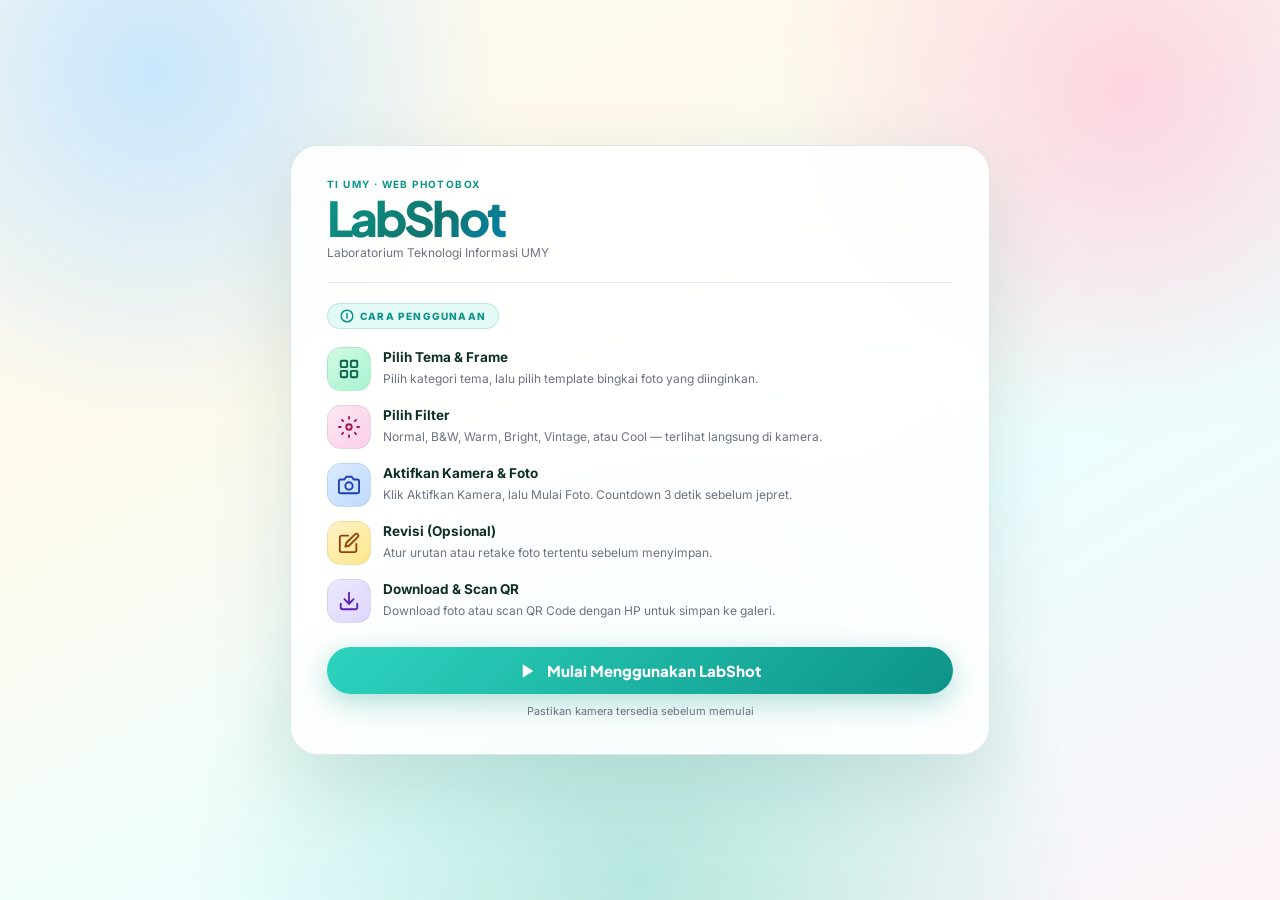
==== index.html @ 50c1a97e "Add files via upload" ====
<!doctype html>
<html lang="id">
<head>
  <meta charset="utf-8">
  <meta name="viewport" content="width=device-width,initial-scale=1">
  <title>LabShot – Web Photobox</title>
  <link rel="preconnect" href="https://fonts.googleapis.com">
  <link href="https://fonts.googleapis.com/css2?family=Plus+Jakarta+Sans:wght@500;700;800;900&family=Inter:wght@400;500;600&display=swap" rel="stylesheet">
  <link rel="stylesheet" href="style.css">
  <script src="https://cdn.jsdelivr.net/npm/qrcodejs@1.0.0/qrcode.min.js" defer></script>
  <script src="app.js" defer></script>
</head>
<body>

<!-- ▓▓▓▓▓▓▓▓▓▓▓▓▓▓  SPLASH  ▓▓▓▓▓▓▓▓▓▓▓▓▓▓ -->
<div id="splash">
  <div class="splash-card">

    <div class="splash-brand">
      <img src="assets/logo-ti-umy.png" alt="Logo" class="splash-logo" onerror="this.style.display='none'">
      <div>
        <div class="splash-eyebrow">TI UMY · Web Photobox</div>
        <div class="splash-name">LabShot</div>
        <div class="splash-sub">Laboratorium Teknologi Informasi UMY</div>
      </div>
    </div>

    <div class="splash-divider"></div>

    <div class="splash-guide-title">
      <svg width="14" height="14" viewBox="0 0 24 24" fill="none" stroke="currentColor" stroke-width="2.5" stroke-linecap="round" stroke-linejoin="round"><circle cx="12" cy="12" r="10"/><line x1="12" y1="8" x2="12" y2="16"/><line x1="12" y1="8" x2="12" y2="8.01"/></svg>
      Cara Penggunaan
    </div>

    <ol class="splash-steps">
      <li>
        <div class="ss-icon" style="background:linear-gradient(135deg,#d1fae5,#a7f3d0)">
          <svg viewBox="0 0 24 24" fill="none" stroke="#065f46" stroke-width="2" stroke-linecap="round" stroke-linejoin="round"><rect x="3" y="3" width="7" height="7" rx="1"/><rect x="14" y="3" width="7" height="7" rx="1"/><rect x="3" y="14" width="7" height="7" rx="1"/><rect x="14" y="14" width="7" height="7" rx="1"/></svg>
        </div>
        <div class="ss-body">
          <strong>Pilih Tema &amp; Frame</strong>
          <span>Pilih kategori tema, lalu pilih template bingkai foto yang diinginkan.</span>
        </div>
      </li>
      <li>
        <div class="ss-icon" style="background:linear-gradient(135deg,#fce7f3,#fbcfe8)">
          <svg viewBox="0 0 24 24" fill="none" stroke="#9d174d" stroke-width="2" stroke-linecap="round" stroke-linejoin="round"><circle cx="12" cy="12" r="3"/><path d="M12 1v2M12 21v2M4.22 4.22l1.42 1.42M18.36 18.36l1.42 1.42M1 12h2M21 12h2M4.22 19.78l1.42-1.42M18.36 5.64l1.42-1.42"/></svg>
        </div>
        <div class="ss-body">
          <strong>Pilih Filter</strong>
          <span>Normal, B&amp;W, Warm, Bright, Vintage, atau Cool — terlihat langsung di kamera.</span>
        </div>
      </li>
      <li>
        <div class="ss-icon" style="background:linear-gradient(135deg,#dbeafe,#bfdbfe)">
          <svg viewBox="0 0 24 24" fill="none" stroke="#1e40af" stroke-width="2" stroke-linecap="round" stroke-linejoin="round"><path d="M23 19a2 2 0 0 1-2 2H3a2 2 0 0 1-2-2V8a2 2 0 0 1 2-2h4l2-3h6l2 3h4a2 2 0 0 1 2 2z"/><circle cx="12" cy="13" r="4"/></svg>
        </div>
        <div class="ss-body">
          <strong>Aktifkan Kamera &amp; Foto</strong>
          <span>Klik Aktifkan Kamera, lalu Mulai Foto. Countdown 3 detik sebelum jepret.</span>
        </div>
      </li>
      <li>
        <div class="ss-icon" style="background:linear-gradient(135deg,#fef3c7,#fde68a)">
          <svg viewBox="0 0 24 24" fill="none" stroke="#92400e" stroke-width="2" stroke-linecap="round" stroke-linejoin="round"><path d="M11 4H4a2 2 0 0 0-2 2v14a2 2 0 0 0 2 2h14a2 2 0 0 0 2-2v-7"/><path d="M18.5 2.5a2.121 2.121 0 0 1 3 3L12 15l-4 1 1-4 9.5-9.5z"/></svg>
        </div>
        <div class="ss-body">
          <strong>Revisi (Opsional)</strong>
          <span>Atur urutan atau retake foto tertentu sebelum menyimpan.</span>
        </div>
      </li>
      <li>
        <div class="ss-icon" style="background:linear-gradient(135deg,#ede9fe,#ddd6fe)">
          <svg viewBox="0 0 24 24" fill="none" stroke="#5b21b6" stroke-width="2" stroke-linecap="round" stroke-linejoin="round"><path d="M21 15v4a2 2 0 0 1-2 2H5a2 2 0 0 1-2-2v-4"/><polyline points="7 10 12 15 17 10"/><line x1="12" y1="15" x2="12" y2="3"/></svg>
        </div>
        <div class="ss-body">
          <strong>Download &amp; Scan QR</strong>
          <span>Download foto atau scan QR Code dengan HP untuk simpan ke galeri.</span>
        </div>
      </li>
    </ol>

    <button id="btnStart" class="splash-btn">
      <svg width="18" height="18" viewBox="0 0 24 24" fill="currentColor"><polygon points="5 3 19 12 5 21 5 3"/></svg>
      Mulai Menggunakan LabShot
    </button>
    <p class="splash-note">Pastikan kamera tersedia sebelum memulai</p>

  </div>
</div>
<!-- /SPLASH -->


<!-- ▓▓▓▓▓▓▓▓▓▓▓▓▓▓  APP  ▓▓▓▓▓▓▓▓▓▓▓▓▓▓ -->
<div id="app" class="hidden">
  <div class="shell">

    <!-- ── KIRI: PENGATURAN ── -->
    <aside class="panel-settings">

      <div class="brand-row">
        <img src="assets/logo-ti-umy.png" alt="Logo" class="brand-logo" onerror="this.style.display='none'">
        <div>
          <div class="brand-eyebrow">TI UMY Photobox</div>
          <div class="brand-name">LabShot</div>
        </div>
      </div>

      <div class="settings-section">
        <label class="field-label" for="selTema">Tema</label>
        <select id="selTema" class="sel">
          <option value="">— Pilih Tema —</option>
        </select>
      </div>

      <div class="settings-section">
        <label class="field-label" for="selFrame">Frame</label>
        <select id="selFrame" class="sel" disabled>
          <option value="">— Pilih tema dulu —</option>
        </select>
      </div>

      <div class="settings-section">
        <label class="field-label" for="selFilter">Filter</label>
        <select id="selFilter" class="sel">
          <option value="none">Normal</option>
          <option value="bw">B&amp;W</option>
          <option value="warm">Warm</option>
          <option value="bright">Bright</option>
          <option value="vintage">Vintage</option>
          <option value="cool">Cool</option>
        </select>
      </div>

      <div class="frame-info-box" id="frameInfoBox">
        <div class="fib-label">Preview Frame</div>
        <div class="fib-name" id="fibName">—</div>
        <div class="fib-count" id="fibCount">—</div>
        <canvas id="cvPreview" width="1080" height="1920"></canvas>
        <div class="fib-hint" id="fibHint">Pilih tema dan frame untuk melihat preview.</div>
      </div>

      <div class="toggles-row">
        <label class="tog">
          <input type="checkbox" id="chkMirror" checked>
          <span class="tog-track"><span class="tog-thumb"></span></span>
          <span>Mirror</span>
        </label>
        <label class="tog">
          <input type="checkbox" id="chkSound" checked>
          <span class="tog-track"><span class="tog-thumb"></span></span>
          <span>Suara</span>
        </label>
      </div>

      <div class="cam-select-wrap hidden" id="camSelectWrap">
        <label class="field-label" for="selCam">Kamera</label>
        <select id="selCam" class="sel"></select>
      </div>

      <button class="btn-guide" id="btnGuide">
        <svg width="13" height="13" viewBox="0 0 24 24" fill="none" stroke="currentColor" stroke-width="2.5" stroke-linecap="round" stroke-linejoin="round"><circle cx="12" cy="12" r="10"/><line x1="12" y1="8" x2="12" y2="16"/></svg>
        Lihat Panduan
      </button>
    </aside>

    <!-- ── TENGAH: KAMERA ── -->
    <main class="panel-camera">

      <!-- Progress chip -->
      <div class="progress-chip hidden" id="progressChip">
        <span class="chip-dot"></span>
        <span id="chipLabel">Foto 1 dari 1</span>
        <span class="chip-pips" id="chipPips"></span>
      </div>

      <!-- Viewfinder -->
      <div class="viewfinder" id="viewfinder">
        <video id="video" autoplay playsinline muted></video>
        <canvas id="shotCanvas" class="hidden"></canvas>
        <div class="cam-empty" id="camEmpty">
          <div class="cam-empty-icon">📷</div>
          <div class="cam-empty-title">Kamera belum aktif</div>
          <div class="cam-empty-hint">Klik tombol di bawah untuk mulai</div>
        </div>
        <div class="countdown hidden" id="countdown">3</div>
        <div class="flash hidden"     id="flash"></div>
      </div>

      <!-- Progress bar -->
      <div class="prog-bar-wrap"><div class="prog-bar" id="progBar"></div></div>

      <!-- Status toast -->
      <div class="toast idle" id="toast">
        <span class="toast-icon" id="toastIcon">📷</span>
        <span id="toastText">Kamera belum aktif.</span>
      </div>

      <!-- Thumbnails -->
      <div class="thumbs hidden" id="thumbs"></div>

      <!-- Review bar -->
      <div class="review-bar hidden" id="reviewBar">
        <span id="reviewLabel" class="review-label">—</span>
        <div class="review-btns">
          <button class="btn ghost" id="btnLeft"   disabled>← Kiri</button>
          <button class="btn ghost" id="btnRight"  disabled>Kanan →</button>
          <button class="btn sec"   id="btnRetake" disabled>↺ Retake</button>
          <button class="btn pri"   id="btnFinish" disabled>✓ Finish</button>
        </div>
      </div>

      <!-- Aksi utama -->
      <div class="cam-actions">
        <button class="btn sec" id="btnCam">📷 Aktifkan Kamera</button>
        <button class="btn pri" id="btnShoot" disabled>▶ Mulai Foto</button>
        <button class="btn ghost" id="btnRedo" disabled>↺ Ulangi</button>
      </div>

    </main>

    <!-- ── KANAN: HASIL ── -->
    <aside class="panel-result">
      <div class="result-header">
        <div class="result-title">Hasil Foto</div>
        <span class="pill" id="shotCount">0 foto</span>
      </div>

      <img id="imgResult" class="img-result hidden" alt="Hasil">

      <div class="empty-result" id="emptyResult">
        <svg viewBox="0 0 64 64" fill="none" xmlns="http://www.w3.org/2000/svg">
          <rect x="10" y="12" width="44" height="40" rx="7" stroke="currentColor" stroke-width="2" fill="none" opacity=".25"/>
          <rect x="16" y="18" width="32" height="22" rx="3" fill="currentColor" opacity=".08"/>
          <circle cx="32" cy="29" r="6" stroke="currentColor" stroke-width="1.5" fill="none" opacity=".4"/>
          <circle cx="32" cy="29" r="2.5" fill="currentColor" opacity=".35"/>
        </svg>
        <p>Foto belum dibuat</p>
        <span>Pilih tema, frame, aktifkan kamera, lalu mulai foto.</span>
      </div>

      <div class="result-actions">
        <a id="btnDownload" class="btn pri disabled" download="labshot.jpg">⬇ Download</a>
        <button id="btnNew" class="btn sec" disabled>⟲ Foto Baru</button>
      </div>

      <div class="upload-status" id="uploadStatus"></div>

      <div class="qr-section">
        <div class="qr-label">
          <svg width="12" height="12" viewBox="0 0 24 24" fill="none" stroke="currentColor" stroke-width="2.5" stroke-linecap="round" stroke-linejoin="round"><rect x="5" y="2" width="14" height="20" rx="2"/><line x1="12" y1="18" x2="12.01" y2="18"/></svg>
          Scan QR untuk simpan ke HP
        </div>
        <div class="qr-outer" id="qrOuter">
          <div id="qrBox"></div>
        </div>
        <div class="qr-note" id="qrNote">QR aktif setelah foto selesai.</div>
      </div>
    </aside>

  </div>
</div>
<!-- /APP -->

</body>
</html>
---- style.css ----
/* ═══════════════════════════════════════
   LabShot v2 – style.css
   Pastel light theme · Plus Jakarta Sans
═══════════════════════════════════════ */

@import url('https://fonts.googleapis.com/css2?family=Plus+Jakarta+Sans:wght@500;700;800;900&family=Inter:wght@400;500;600&display=swap');

/* ── Tokens ── */
:root {
  --bg:        #f0faf7;
  --surface:   #ffffff;
  --border:    rgba(15,79,62,.12);
  --text:      #0f3027;
  --muted:     #6b7280;
  --teal:      #0d9488;
  --teal-lt:   #2dd4bf;
  --teal-soft: rgba(45,212,191,.13);
  --amber:     #f59e0b;
  --amber-lt:  #fde68a;
  --radius:    22px;
  --shadow:    0 12px 40px rgba(15,79,62,.10);
}

/* ── Reset ── */
*,*::before,*::after { box-sizing:border-box; margin:0; }
html,body { height:100%; }
body {
  font-family:'Inter',system-ui,sans-serif;
  color:var(--text);
  background:
    radial-gradient(circle at 12% 8%,  rgba(191,227,255,.85),transparent 22rem),
    radial-gradient(circle at 88% 10%, rgba(255,201,217,.75),transparent 22rem),
    radial-gradient(circle at 50% 98%, rgba(134,216,197,.55),transparent 28rem),
    linear-gradient(150deg,#fffaf0,#fef9ec 30%,#ecfeff 65%,#fdf2f8);
  overflow-x:hidden;
}

h1,h2,h3 { font-family:'Plus Jakarta Sans',sans-serif; }
.hidden { display:none !important; }

/* ══════════════════════════════════════
   SPLASH
══════════════════════════════════════ */
#splash {
  position:fixed; inset:0; z-index:999;
  display:flex; align-items:center; justify-content:center;
  padding:16px;
  overflow-y:auto;
  background:inherit;
  transition:opacity .4s ease, transform .4s ease;
}
#splash.out { opacity:0; transform:scale(.97); pointer-events:none; }

.splash-card {
  width:min(700px,100%);
  background:rgba(255,255,255,.88);
  border:1px solid var(--border);
  border-radius:28px;
  padding:32px 36px 36px;
  box-shadow:0 28px 80px rgba(15,79,62,.13);
  backdrop-filter:blur(20px);
  animation:slideUp .5s cubic-bezier(.22,1,.36,1) both;
}
@keyframes slideUp {
  from { opacity:0; transform:translateY(18px); }
  to   { opacity:1; transform:none; }
}

.splash-brand {
  display:flex; align-items:center; gap:16px; margin-bottom:22px;
}
.splash-logo { width:68px; height:68px; object-fit:contain; border-radius:16px;
  border:1px solid var(--border); padding:8px; background:#fff;
  box-shadow:0 4px 14px rgba(15,79,62,.08); flex-shrink:0; }
.splash-eyebrow { font-size:10px; font-weight:700; text-transform:uppercase;
  letter-spacing:.14em; color:var(--teal); margin-bottom:4px; }
.splash-name { font-family:'Plus Jakarta Sans',sans-serif;
  font-size:clamp(32px,5vw,48px); font-weight:900; letter-spacing:-.06em;
  background:linear-gradient(135deg,#0d9488,#0f766e 50%,#0284c7);
  -webkit-background-clip:text; -webkit-text-fill-color:transparent;
  background-clip:text; line-height:1; }
.splash-sub { font-size:12px; color:var(--muted); margin-top:3px; }

.splash-divider { height:1px; background:var(--border); margin:0 0 20px; }

.splash-guide-title {
  display:inline-flex; align-items:center; gap:6px;
  font-size:10px; font-weight:800; text-transform:uppercase; letter-spacing:.12em;
  color:var(--teal); background:var(--teal-soft);
  border:1px solid rgba(13,148,136,.18); border-radius:999px;
  padding:5px 12px; margin-bottom:18px;
}

.splash-steps { list-style:none; display:flex; flex-direction:column; gap:14px; padding:0; }
.splash-steps li {
  display:grid; grid-template-columns:44px 1fr; gap:12px; align-items:start;
}
.ss-icon {
  width:44px; height:44px; border-radius:14px;
  display:grid; place-items:center; flex-shrink:0;
  border:1px solid rgba(15,79,62,.08);
}
.ss-icon svg { width:22px; height:22px; }
.ss-body { padding-top:2px; }
.ss-body strong { display:block; font-size:13.5px; font-weight:700; color:var(--text); margin-bottom:2px; }
.ss-body span   { font-size:12px; color:var(--muted); line-height:1.55; }

.splash-btn {
  display:flex; align-items:center; justify-content:center; gap:10px;
  width:100%; margin-top:24px; padding:14px;
  border:0; border-radius:999px; cursor:pointer;
  font-family:'Plus Jakarta Sans',sans-serif;
  font-size:15px; font-weight:800; color:#fff;
  background:linear-gradient(135deg,var(--teal-lt),var(--teal));
  box-shadow:0 8px 28px rgba(13,148,136,.32);
  transition:transform .15s, box-shadow .15s;
}
.splash-btn:hover { transform:translateY(-2px); box-shadow:0 12px 36px rgba(13,148,136,.42); }
.splash-btn:active { transform:none; }

.splash-note { text-align:center; font-size:11px; color:var(--muted); margin-top:10px; }

/* ══════════════════════════════════════
   APP SHELL – 3 kolom
══════════════════════════════════════ */
#app { height:100%; }

.shell {
  display:grid;
  grid-template-columns:1fr;
  gap:12px; padding:12px;
  min-height:100vh;
}

@media(min-width:900px) {
  html,body,#app { height:100%; overflow:hidden; }
  .shell {
    height:100%;
    grid-template-columns:minmax(300px,360px) minmax(420px,1fr) minmax(280px,340px);
    align-items:stretch;
    padding:12px; gap:12px;
  }
}

/* Panel base */
.panel-settings,
.panel-camera,
.panel-result {
  background:rgba(255,255,255,.88);
  border:1px solid var(--border);
  border-radius:var(--radius);
  box-shadow:var(--shadow);
  backdrop-filter:blur(18px);
}

/* ── Panel Kiri: Settings ── */
.panel-settings {
  padding:18px;
  display:flex; flex-direction:column; gap:12px;
  overflow-y:auto;
  scrollbar-width:thin; scrollbar-color:rgba(15,79,62,.15) transparent;
}

.brand-row { display:flex; align-items:center; gap:12px; }
.brand-logo { width:54px; height:54px; object-fit:contain; border-radius:14px;
  border:1px solid var(--border); padding:7px; background:#fff; flex-shrink:0; }
.brand-eyebrow { font-size:9.5px; font-weight:700; text-transform:uppercase;
  letter-spacing:.13em; color:var(--teal); }
.brand-name { font-family:'Plus Jakarta Sans',sans-serif;
  font-size:22px; font-weight:900; letter-spacing:-.05em;
  background:linear-gradient(135deg,#0d9488,#0f766e); -webkit-background-clip:text;
  -webkit-text-fill-color:transparent; background-clip:text; }

.settings-section { display:flex; flex-direction:column; gap:5px; }
.field-label { font-size:10px; font-weight:700; text-transform:uppercase;
  letter-spacing:.10em; color:var(--muted); }

.sel {
  width:100%; padding:9px 12px;
  border:1px solid rgba(15,79,62,.16); border-radius:10px;
  background:rgba(255,255,255,.85); color:var(--text);
  font-family:'Inter',sans-serif; font-size:13px;
  outline:none; cursor:pointer;
  transition:border-color .18s, box-shadow .18s;
}
.sel:focus { border-color:var(--teal-lt); box-shadow:0 0 0 3px rgba(45,212,191,.14); }
.sel:disabled { opacity:.5; cursor:not-allowed; }

/* Frame info box */
.frame-info-box {
  border:1px solid var(--border); border-radius:16px;
  padding:12px; background:rgba(255,255,255,.6);
  display:flex; flex-direction:column; gap:7px;
}
.fib-label { font-size:9.5px; font-weight:700; text-transform:uppercase;
  letter-spacing:.12em; color:var(--teal); }
.fib-name  { font-family:'Plus Jakarta Sans',sans-serif;
  font-size:15px; font-weight:800; color:var(--text); }
.fib-count { display:inline-block; font-size:10px; font-weight:800;
  background:var(--amber-lt); color:#78350f; padding:3px 10px;
  border-radius:999px; align-self:flex-start; }
#cvPreview {
  width:100%; height:auto; border-radius:12px;
  border:1px solid var(--border); display:block;
  background:linear-gradient(180deg,#f8fafc,#ecfeff);
}
.fib-hint { font-size:11px; color:var(--muted); line-height:1.5; }

/* Toggles */
.toggles-row { display:flex; gap:16px; flex-wrap:wrap; }
.tog { display:flex; align-items:center; gap:7px;
  font-size:12.5px; font-weight:600; color:var(--muted); cursor:pointer; user-select:none; }
.tog input { display:none; }
.tog-track { width:36px; height:20px; border-radius:999px;
  background:rgba(15,79,62,.14); position:relative; transition:background .2s; flex-shrink:0; }
.tog-thumb { position:absolute; top:2.5px; left:2.5px;
  width:15px; height:15px; border-radius:50%;
  background:#fff; box-shadow:0 1px 4px rgba(15,79,62,.2); transition:transform .2s; }
.tog input:checked ~ .tog-track { background:linear-gradient(135deg,var(--teal-lt),#0d9488); }
.tog input:checked ~ .tog-track .tog-thumb { transform:translateX(16px); }

.cam-select-wrap { display:flex; flex-direction:column; gap:5px; }

.btn-guide {
  display:inline-flex; align-items:center; gap:6px;
  font-family:'Inter',sans-serif; font-size:11px; font-weight:700;
  color:var(--teal); background:var(--teal-soft);
  border:1px solid rgba(13,148,136,.18); border-radius:999px;
  padding:7px 14px; cursor:pointer;
  transition:background .18s;
  align-self:flex-start; margin-top:auto;
}
.btn-guide:hover { background:rgba(45,212,191,.22); }

/* ── Panel Tengah: Kamera ── */
.panel-camera {
  padding:16px;
  display:flex; flex-direction:column; gap:10px;
}

.progress-chip {
  display:inline-flex; align-items:center; gap:8px;
  font-size:11.5px; font-weight:700; color:var(--teal);
  background:#fff; border:1px solid var(--border);
  border-radius:999px; padding:5px 12px;
  box-shadow:0 2px 8px rgba(15,79,62,.06);
  align-self:flex-start;
}
.chip-dot { width:7px; height:7px; border-radius:50%;
  background:var(--teal-lt); animation:pulse 1.2s ease-in-out infinite; }
@keyframes pulse { 0%,100%{opacity:1;transform:scale(1)} 50%{opacity:.45;transform:scale(.7)} }
.chip-pips { display:flex; gap:3px; }
.chip-pip { width:14px; height:3px; border-radius:999px; background:rgba(15,79,62,.14); }
.chip-pip.done   { background:var(--teal); }
.chip-pip.active { background:var(--teal-lt); }

.viewfinder {
  position:relative; flex:1; min-height:280px;
  border-radius:18px; overflow:hidden;
  background:linear-gradient(135deg,#f0f9ff,#ecfeff);
  border:1px solid var(--border);
}
#video { width:100%; height:100%; object-fit:cover; display:block; }

.cam-empty {
  position:absolute; inset:0;
  display:flex; flex-direction:column; align-items:center; justify-content:center; gap:8px;
  background:radial-gradient(circle at 30% 30%,rgba(191,227,255,.5),transparent 14rem),
             radial-gradient(circle at 80% 80%,rgba(255,201,217,.4),transparent 12rem),
             rgba(255,255,255,.65);
}
.cam-empty-icon  { font-size:48px; }
.cam-empty-title { font-family:'Plus Jakarta Sans',sans-serif; font-size:18px; font-weight:800; color:var(--text); }
.cam-empty-hint  { font-size:12px; color:var(--muted); }

.countdown {
  position:absolute; inset:0; display:grid; place-items:center;
  font-family:'Plus Jakarta Sans',sans-serif;
  font-size:clamp(80px,15vw,180px); font-weight:900; color:#fff;
  text-shadow:0 8px 32px rgba(15,79,62,.4);
  background:rgba(15,79,62,.18); backdrop-filter:blur(3px);
}
.countdown.pop { animation:pop .22s cubic-bezier(.34,1.56,.64,1) both; }
@keyframes pop { from{transform:scale(.5);opacity:.3} to{transform:scale(1);opacity:1} }
.flash { position:absolute; inset:0; background:#fff8f0; animation:flash .22s ease-out forwards; }
@keyframes flash { to{opacity:0} }

.prog-bar-wrap { height:3px; border-radius:999px; background:rgba(15,79,62,.10); overflow:hidden; flex-shrink:0; }
.prog-bar { height:100%; width:0; border-radius:999px;
  background:linear-gradient(90deg,var(--teal-lt),#93c5fd,#ffc9d9);
  transition:width .35s ease; }

/* Toast */
.toast {
  display:flex; align-items:center; gap:7px;
  font-size:12px; font-weight:600; padding:7px 13px;
  border-radius:999px; border:1px solid transparent;
  transition:opacity .25s, transform .25s; flex-shrink:0;
  width:fit-content; max-width:100%;
}
.toast.idle    { color:var(--muted); background:rgba(255,255,255,.7); border-color:var(--border); }
.toast.info    { color:#1d4ed8; background:rgba(191,219,254,.25); border-color:rgba(59,130,246,.2); }
.toast.active  { color:var(--teal); background:var(--teal-soft); border-color:rgba(13,148,136,.2); }
.toast.success { color:#059669; background:rgba(167,243,208,.2); border-color:rgba(5,150,105,.2); }
.toast.warning { color:#92400e; background:rgba(253,230,138,.25); border-color:rgba(245,158,11,.2); }
.toast.error   { color:#dc2626; background:rgba(254,202,202,.2); border-color:rgba(220,38,38,.2); }

/* Thumbnails */
.thumbs { display:flex; gap:6px; overflow-x:auto;
  padding:2px 2px 6px; flex-shrink:0;
  scrollbar-width:thin; scrollbar-color:rgba(15,79,62,.15) transparent; }
.thumb {
  position:relative; flex-shrink:0;
  padding:2.5px; border:2px solid transparent; border-radius:10px;
  cursor:pointer; background:transparent;
  transition:border-color .14s, background .14s;
}
.thumb.sel { border-color:var(--teal); background:rgba(45,212,191,.14); }
.thumb img { height:60px; width:auto; border-radius:7px; object-fit:cover; display:block;
  animation:fadeUp .2s ease both; }
@keyframes fadeUp { from{opacity:0;transform:translateY(4px)} to{opacity:1;transform:none} }
.thumb-num {
  position:absolute; top:-5px; left:-5px;
  width:18px; height:18px; border-radius:50%;
  background:var(--teal); color:#fff;
  font-size:9.5px; font-weight:900;
  display:grid; place-items:center;
  box-shadow:0 2px 6px rgba(13,148,136,.28);
}
.thumb.sel .thumb-num { background:var(--amber); }

/* Review bar */
.review-bar {
  border:1px solid var(--border); border-radius:16px;
  padding:10px 12px; background:rgba(255,255,255,.7);
  display:flex; flex-direction:column; gap:8px; flex-shrink:0;
}
.review-label { font-size:12px; font-weight:700; color:var(--teal); }
.review-btns { display:grid; grid-template-columns:repeat(4,1fr); gap:6px; }

/* Buttons */
.btn {
  border:0; border-radius:999px; padding:10px 16px;
  font-family:'Plus Jakarta Sans',sans-serif; font-size:13px; font-weight:800;
  cursor:pointer; display:inline-flex; align-items:center; justify-content:center; gap:5px;
  transition:transform .14s, box-shadow .14s, opacity .14s;
  white-space:nowrap;
}
.btn:hover  { transform:translateY(-2px); }
.btn:active { transform:none; }
.btn:disabled, .btn.disabled { opacity:.4; pointer-events:none; }

.btn.pri {
  color:#fff; text-decoration:none;
  background:linear-gradient(135deg,var(--teal-lt),var(--teal));
  box-shadow:0 4px 14px rgba(13,148,136,.28);
}
.btn.pri:hover { box-shadow:0 7px 22px rgba(13,148,136,.38); }

/* Glow on Mulai Foto when enabled */
#btnShoot:not(:disabled) {
  background:linear-gradient(135deg,var(--teal-lt),var(--teal));
  box-shadow:0 0 0 3px rgba(45,212,191,.18),0 5px 20px rgba(13,148,136,.32);
  animation:glow 2.4s ease-in-out infinite;
}
@keyframes glow {
  0%,100%{box-shadow:0 0 0 3px rgba(45,212,191,.18),0 5px 20px rgba(13,148,136,.32)}
  50%    {box-shadow:0 0 0 7px rgba(45,212,191,.10),0 9px 28px rgba(13,148,136,.4)}
}
#btnShoot:not(:disabled):hover { animation:none; box-shadow:0 0 0 5px rgba(45,212,191,.22),0 12px 32px rgba(13,148,136,.44); }

.btn.sec {
  color:var(--text); background:rgba(255,255,255,.85);
  border:1px solid rgba(15,79,62,.16);
}
.btn.sec:hover { box-shadow:0 5px 16px rgba(15,79,62,.10); }

.btn.ghost {
  color:var(--text); background:rgba(255,255,255,.55);
  border:1px solid rgba(15,79,62,.12);
}
.btn.cam-active { background:var(--amber-lt) !important; color:#78350f !important;
  border-color:rgba(245,158,11,.3) !important; }

.cam-actions { display:flex; gap:8px; flex-shrink:0; flex-wrap:wrap; }
.cam-actions .btn { flex:1; }

/* ── Panel Kanan: Hasil ── */
.panel-result {
  padding:16px;
  display:flex; flex-direction:column; gap:10px;
  overflow:hidden;
}

.result-header { display:flex; justify-content:space-between; align-items:center; flex-shrink:0; }
.result-title { font-family:'Plus Jakarta Sans',sans-serif; font-size:16px; font-weight:800; }
.pill { padding:4px 10px; border-radius:999px;
  background:var(--amber-lt); color:#78350f;
  font-size:10px; font-weight:900; }

.img-result {
  width:100%; flex:1; min-height:0;
  object-fit:contain; border-radius:14px; display:block;
  box-shadow:0 8px 24px rgba(15,79,62,.10);
  background:#fff;
}

.empty-result {
  flex:1; min-height:120px; max-height:320px;
  border:1.5px dashed rgba(15,79,62,.18);
  border-radius:14px;
  display:flex; flex-direction:column;
  align-items:center; justify-content:center; gap:8px;
  color:rgba(15,79,62,.28); text-align:center; padding:16px;
  background:rgba(255,255,255,.5);
}
.empty-result svg { width:52px; height:52px; opacity:.5; }
.empty-result p    { font-size:13px; font-weight:700; color:var(--text); }
.empty-result span { font-size:11.5px; color:var(--muted); line-height:1.55; }

.result-actions { display:flex; gap:8px; flex-shrink:0; }
.result-actions .btn { flex:1; }

/* Upload status */
.upload-status { min-height:18px; font-size:11.5px; font-weight:600; flex-shrink:0; }
.upload-status.uploading { color:var(--teal); }
.upload-status.done      { color:#059669; }
.upload-status.error     { color:#dc2626; }

/* QR */
.qr-section { display:flex; flex-direction:column; gap:7px; flex-shrink:0; }
.qr-label {
  display:flex; align-items:center; gap:5px;
  font-size:9.5px; font-weight:700; text-transform:uppercase;
  letter-spacing:.10em; color:var(--muted);
}
.qr-outer {
  width:min(160px,100%); padding:10px; border-radius:14px;
  background:#fff; border:1px solid var(--border);
  box-shadow:0 4px 14px rgba(15,79,62,.07);
}
.qr-outer.uploading { border-color:var(--teal-lt); animation:borderPulse 1.5s ease-in-out infinite; }
@keyframes borderPulse {
  0%,100%{box-shadow:0 4px 14px rgba(15,79,62,.07)}
  50%    {box-shadow:0 4px 20px rgba(45,212,191,.28)}
}
#qrBox canvas, #qrBox img { width:100% !important; height:auto !important; display:block; image-rendering:pixelated; }
.qr-note { font-size:11px; color:var(--muted); line-height:1.5; }
.qr-link { color:var(--teal); font-weight:700; text-decoration:underline; }
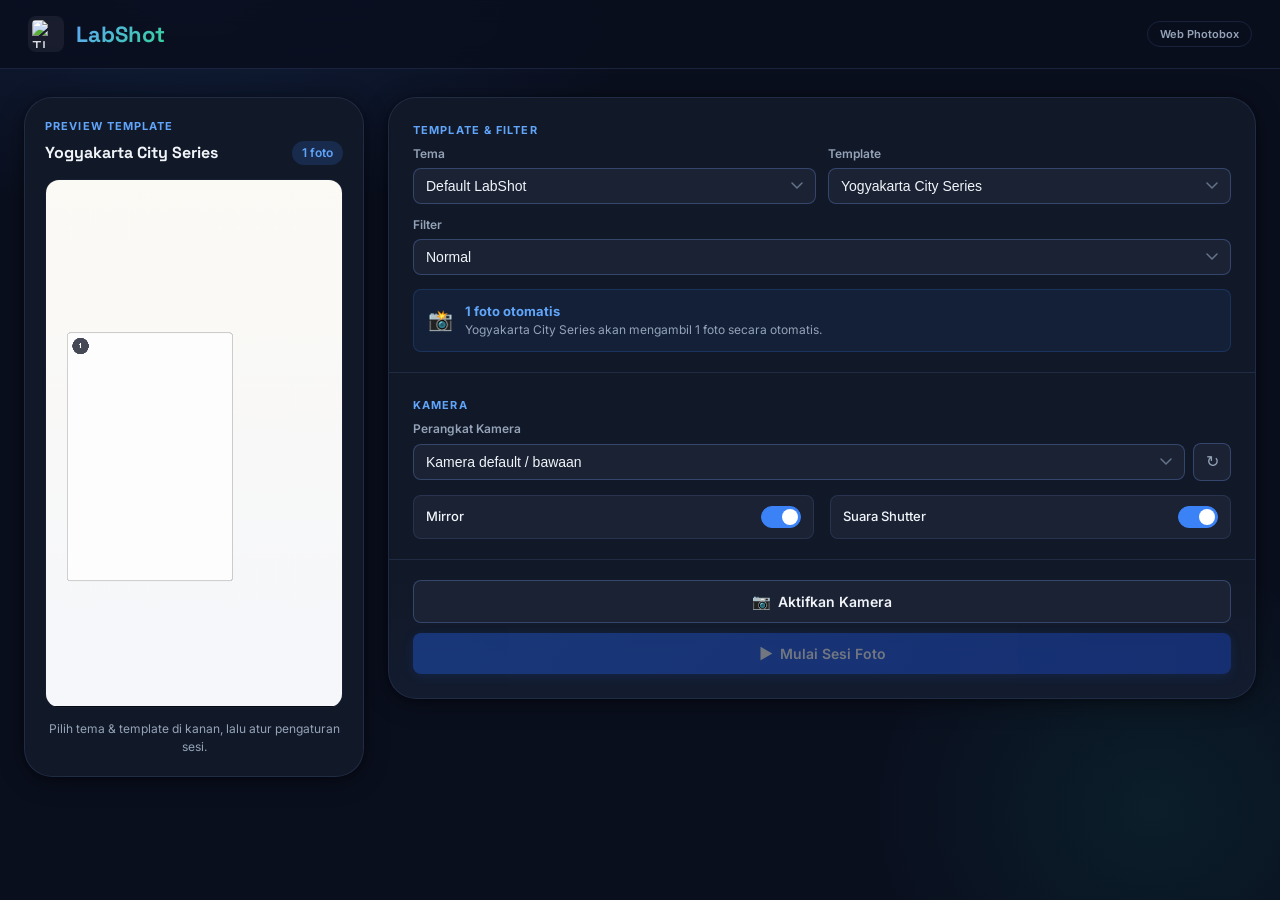
==== commit 67b69040: "Add files via upload" ====
--- a/index.html
+++ b/index.html
@@ -1,266 +1,265 @@
 <!doctype html>
 <html lang="id">
 <head>
-  <meta charset="utf-8">
-  <meta name="viewport" content="width=device-width,initial-scale=1">
+  <meta charset="utf-8" />
+  <meta name="viewport" content="width=device-width, initial-scale=1" />
   <title>LabShot – Web Photobox</title>
   <link rel="preconnect" href="https://fonts.googleapis.com">
-  <link href="https://fonts.googleapis.com/css2?family=Plus+Jakarta+Sans:wght@500;700;800;900&family=Inter:wght@400;500;600&display=swap" rel="stylesheet">
-  <link rel="stylesheet" href="style.css">
+  <link rel="preconnect" href="https://fonts.gstatic.com" crossorigin>
+  <link href="https://fonts.googleapis.com/css2?family=Inter:wght@400;500;600;700;800&family=Space+Grotesk:wght@500;700&display=swap" rel="stylesheet">
+  <link rel="stylesheet" href="style.css" />
   <script src="https://cdn.jsdelivr.net/npm/qrcodejs@1.0.0/qrcode.min.js" defer></script>
   <script src="app.js" defer></script>
 </head>
 <body>
 
-<!-- ▓▓▓▓▓▓▓▓▓▓▓▓▓▓  SPLASH  ▓▓▓▓▓▓▓▓▓▓▓▓▓▓ -->
-<div id="splash">
-  <div class="splash-card">
-
-    <div class="splash-brand">
-      <img src="assets/logo-ti-umy.png" alt="Logo" class="splash-logo" onerror="this.style.display='none'">
-      <div>
-        <div class="splash-eyebrow">TI UMY · Web Photobox</div>
-        <div class="splash-name">LabShot</div>
-        <div class="splash-sub">Laboratorium Teknologi Informasi UMY</div>
-      </div>
-    </div>
-
-    <div class="splash-divider"></div>
-
-    <div class="splash-guide-title">
-      <svg width="14" height="14" viewBox="0 0 24 24" fill="none" stroke="currentColor" stroke-width="2.5" stroke-linecap="round" stroke-linejoin="round"><circle cx="12" cy="12" r="10"/><line x1="12" y1="8" x2="12" y2="16"/><line x1="12" y1="8" x2="12" y2="8.01"/></svg>
-      Cara Penggunaan
-    </div>
-
-    <ol class="splash-steps">
-      <li>
-        <div class="ss-icon" style="background:linear-gradient(135deg,#d1fae5,#a7f3d0)">
-          <svg viewBox="0 0 24 24" fill="none" stroke="#065f46" stroke-width="2" stroke-linecap="round" stroke-linejoin="round"><rect x="3" y="3" width="7" height="7" rx="1"/><rect x="14" y="3" width="7" height="7" rx="1"/><rect x="3" y="14" width="7" height="7" rx="1"/><rect x="14" y="14" width="7" height="7" rx="1"/></svg>
-        </div>
-        <div class="ss-body">
-          <strong>Pilih Tema &amp; Frame</strong>
-          <span>Pilih kategori tema, lalu pilih template bingkai foto yang diinginkan.</span>
-        </div>
-      </li>
-      <li>
-        <div class="ss-icon" style="background:linear-gradient(135deg,#fce7f3,#fbcfe8)">
-          <svg viewBox="0 0 24 24" fill="none" stroke="#9d174d" stroke-width="2" stroke-linecap="round" stroke-linejoin="round"><circle cx="12" cy="12" r="3"/><path d="M12 1v2M12 21v2M4.22 4.22l1.42 1.42M18.36 18.36l1.42 1.42M1 12h2M21 12h2M4.22 19.78l1.42-1.42M18.36 5.64l1.42-1.42"/></svg>
-        </div>
-        <div class="ss-body">
-          <strong>Pilih Filter</strong>
-          <span>Normal, B&amp;W, Warm, Bright, Vintage, atau Cool — terlihat langsung di kamera.</span>
-        </div>
-      </li>
-      <li>
-        <div class="ss-icon" style="background:linear-gradient(135deg,#dbeafe,#bfdbfe)">
-          <svg viewBox="0 0 24 24" fill="none" stroke="#1e40af" stroke-width="2" stroke-linecap="round" stroke-linejoin="round"><path d="M23 19a2 2 0 0 1-2 2H3a2 2 0 0 1-2-2V8a2 2 0 0 1 2-2h4l2-3h6l2 3h4a2 2 0 0 1 2 2z"/><circle cx="12" cy="13" r="4"/></svg>
-        </div>
-        <div class="ss-body">
-          <strong>Aktifkan Kamera &amp; Foto</strong>
-          <span>Klik Aktifkan Kamera, lalu Mulai Foto. Countdown 3 detik sebelum jepret.</span>
-        </div>
-      </li>
-      <li>
-        <div class="ss-icon" style="background:linear-gradient(135deg,#fef3c7,#fde68a)">
-          <svg viewBox="0 0 24 24" fill="none" stroke="#92400e" stroke-width="2" stroke-linecap="round" stroke-linejoin="round"><path d="M11 4H4a2 2 0 0 0-2 2v14a2 2 0 0 0 2 2h14a2 2 0 0 0 2-2v-7"/><path d="M18.5 2.5a2.121 2.121 0 0 1 3 3L12 15l-4 1 1-4 9.5-9.5z"/></svg>
-        </div>
-        <div class="ss-body">
-          <strong>Revisi (Opsional)</strong>
-          <span>Atur urutan atau retake foto tertentu sebelum menyimpan.</span>
-        </div>
-      </li>
-      <li>
-        <div class="ss-icon" style="background:linear-gradient(135deg,#ede9fe,#ddd6fe)">
-          <svg viewBox="0 0 24 24" fill="none" stroke="#5b21b6" stroke-width="2" stroke-linecap="round" stroke-linejoin="round"><path d="M21 15v4a2 2 0 0 1-2 2H5a2 2 0 0 1-2-2v-4"/><polyline points="7 10 12 15 17 10"/><line x1="12" y1="15" x2="12" y2="3"/></svg>
-        </div>
-        <div class="ss-body">
-          <strong>Download &amp; Scan QR</strong>
-          <span>Download foto atau scan QR Code dengan HP untuk simpan ke galeri.</span>
-        </div>
-      </li>
-    </ol>
-
-    <button id="btnStart" class="splash-btn">
-      <svg width="18" height="18" viewBox="0 0 24 24" fill="currentColor"><polygon points="5 3 19 12 5 21 5 3"/></svg>
-      Mulai Menggunakan LabShot
-    </button>
-    <p class="splash-note">Pastikan kamera tersedia sebelum memulai</p>
-
-  </div>
-</div>
-<!-- /SPLASH -->
-
-
-<!-- ▓▓▓▓▓▓▓▓▓▓▓▓▓▓  APP  ▓▓▓▓▓▓▓▓▓▓▓▓▓▓ -->
-<div id="app" class="hidden">
-  <div class="shell">
-
-    <!-- ── KIRI: PENGATURAN ── -->
-    <aside class="panel-settings">
-
-      <div class="brand-row">
-        <img src="assets/logo-ti-umy.png" alt="Logo" class="brand-logo" onerror="this.style.display='none'">
-        <div>
-          <div class="brand-eyebrow">TI UMY Photobox</div>
-          <div class="brand-name">LabShot</div>
-        </div>
-      </div>
-
-      <div class="settings-section">
-        <label class="field-label" for="selTema">Tema</label>
-        <select id="selTema" class="sel">
-          <option value="">— Pilih Tema —</option>
-        </select>
-      </div>
-
-      <div class="settings-section">
-        <label class="field-label" for="selFrame">Frame</label>
-        <select id="selFrame" class="sel" disabled>
-          <option value="">— Pilih tema dulu —</option>
-        </select>
-      </div>
-
-      <div class="settings-section">
-        <label class="field-label" for="selFilter">Filter</label>
-        <select id="selFilter" class="sel">
-          <option value="none">Normal</option>
-          <option value="bw">B&amp;W</option>
-          <option value="warm">Warm</option>
-          <option value="bright">Bright</option>
-          <option value="vintage">Vintage</option>
-          <option value="cool">Cool</option>
-        </select>
-      </div>
-
-      <div class="frame-info-box" id="frameInfoBox">
-        <div class="fib-label">Preview Frame</div>
-        <div class="fib-name" id="fibName">—</div>
-        <div class="fib-count" id="fibCount">—</div>
-        <canvas id="cvPreview" width="1080" height="1920"></canvas>
-        <div class="fib-hint" id="fibHint">Pilih tema dan frame untuk melihat preview.</div>
-      </div>
-
-      <div class="toggles-row">
-        <label class="tog">
-          <input type="checkbox" id="chkMirror" checked>
-          <span class="tog-track"><span class="tog-thumb"></span></span>
-          <span>Mirror</span>
-        </label>
-        <label class="tog">
-          <input type="checkbox" id="chkSound" checked>
-          <span class="tog-track"><span class="tog-thumb"></span></span>
-          <span>Suara</span>
-        </label>
-      </div>
-
-      <div class="cam-select-wrap hidden" id="camSelectWrap">
-        <label class="field-label" for="selCam">Kamera</label>
-        <select id="selCam" class="sel"></select>
-      </div>
-
-      <button class="btn-guide" id="btnGuide">
-        <svg width="13" height="13" viewBox="0 0 24 24" fill="none" stroke="currentColor" stroke-width="2.5" stroke-linecap="round" stroke-linejoin="round"><circle cx="12" cy="12" r="10"/><line x1="12" y1="8" x2="12" y2="16"/></svg>
-        Lihat Panduan
+  <!-- ══════════════════════════════════════════
+       SCREEN 1 · PENGATURAN SESI
+  ══════════════════════════════════════════ -->
+  <div id="screen-setup" class="screen screen--active">
+    <div class="screen__bg"></div>
+
+    <header class="topbar">
+      <div class="topbar__brand">
+        <img src="assets/logo-ti-umy.png" class="topbar__logo" alt="TI UMY" />
+        <span class="topbar__name">LabShot</span>
+      </div>
+      <span class="topbar__badge">Web Photobox</span>
+    </header>
+
+    <div class="setup__body">
+
+      <!-- LEFT: Frame preview -->
+      <div class="setup__preview-col">
+        <div class="preview-frame-card">
+          <div class="preview-frame-card__top">
+            <p class="label-eyebrow">Preview Template</p>
+            <div class="preview-frame-card__meta">
+              <h2 id="framePreviewTitle" class="preview-frame-card__title">—</h2>
+              <span id="framePreviewCount" class="pill pill--blue">1 foto</span>
+            </div>
+          </div>
+          <div class="preview-stage">
+            <canvas id="framePreviewCanvas" width="1080" height="1920" aria-label="Preview frame"></canvas>
+          </div>
+          <p id="framePreviewNote" class="preview-note">Pilih tema & template di kanan, lalu atur pengaturan sesi.</p>
+        </div>
+      </div>
+
+      <!-- RIGHT: Settings -->
+      <div class="setup__settings-col">
+        <div class="settings-card">
+
+          <div class="settings-card__section">
+            <p class="label-eyebrow">Template & Filter</p>
+            <div class="field-row">
+              <label class="field">
+                <span class="field__label">Tema</span>
+                <select id="themeSelect" class="select"></select>
+              </label>
+              <label class="field">
+                <span class="field__label">Template</span>
+                <select id="frameTheme" class="select"></select>
+              </label>
+            </div>
+            <label class="field field--full">
+              <span class="field__label">Filter</span>
+              <select id="filterMode" class="select">
+                <option value="none" selected>Normal</option>
+                <option value="bw">Hitam &amp; Putih</option>
+                <option value="warm">Warm</option>
+                <option value="bright">Bright</option>
+                <option value="vintage">Vintage</option>
+                <option value="cool">Cool</option>
+              </select>
+            </label>
+            <div class="auto-count-badge">
+              <span class="icon-cam">📸</span>
+              <div>
+                <strong id="frameAutoCount">1 foto otomatis</strong>
+                <small id="frameAutoHint">Jumlah foto mengikuti template.</small>
+              </div>
+            </div>
+          </div>
+
+          <div class="settings-card__section">
+            <p class="label-eyebrow">Kamera</p>
+            <label class="field field--full">
+              <span class="field__label">Perangkat Kamera</span>
+              <div class="camera-select-row">
+                <select id="cameraSelect" class="select">
+                  <option value="">Kamera default</option>
+                </select>
+                <button type="button" id="refreshCameraBtn" class="btn-icon" title="Refresh">↻</button>
+              </div>
+            </label>
+            <div class="toggle-group">
+              <label class="toggle-item">
+                <span class="toggle-item__label">Mirror</span>
+                <span class="toggle-wrap">
+                  <input type="checkbox" id="mirrorToggle" checked class="toggle-input" />
+                  <span class="toggle-track"><span class="toggle-thumb"></span></span>
+                </span>
+              </label>
+              <label class="toggle-item">
+                <span class="toggle-item__label">Suara Shutter</span>
+                <span class="toggle-wrap">
+                  <input type="checkbox" id="soundToggle" checked class="toggle-input" />
+                  <span class="toggle-track"><span class="toggle-thumb"></span></span>
+                </span>
+              </label>
+            </div>
+          </div>
+
+          <div class="settings-card__cta">
+            <button id="startCameraBtn" class="btn btn--secondary btn--full">
+              <span class="btn__icon">📷</span> Aktifkan Kamera
+            </button>
+            <button id="startSessionBtn" class="btn btn--primary btn--full" disabled>
+              <span class="btn__icon">▶</span> Mulai Sesi Foto
+            </button>
+          </div>
+
+        </div>
+      </div>
+
+    </div><!-- /setup__body -->
+  </div><!-- /screen-setup -->
+
+
+  <!-- ══════════════════════════════════════════
+       SCREEN 2 · SESI FOTO
+  ══════════════════════════════════════════ -->
+  <div id="screen-session" class="screen">
+
+    <header class="session-topbar">
+      <button id="backToSetupBtn" class="back-btn">
+        <span class="back-btn__arrow">←</span> Pengaturan
       </button>
-    </aside>
-
-    <!-- ── TENGAH: KAMERA ── -->
-    <main class="panel-camera">
-
-      <!-- Progress chip -->
-      <div class="progress-chip hidden" id="progressChip">
-        <span class="chip-dot"></span>
-        <span id="chipLabel">Foto 1 dari 1</span>
-        <span class="chip-pips" id="chipPips"></span>
-      </div>
-
-      <!-- Viewfinder -->
-      <div class="viewfinder" id="viewfinder">
-        <video id="video" autoplay playsinline muted></video>
-        <canvas id="shotCanvas" class="hidden"></canvas>
-        <div class="cam-empty" id="camEmpty">
-          <div class="cam-empty-icon">📷</div>
-          <div class="cam-empty-title">Kamera belum aktif</div>
-          <div class="cam-empty-hint">Klik tombol di bawah untuk mulai</div>
-        </div>
-        <div class="countdown hidden" id="countdown">3</div>
-        <div class="flash hidden"     id="flash"></div>
-      </div>
-
-      <!-- Progress bar -->
-      <div class="prog-bar-wrap"><div class="prog-bar" id="progBar"></div></div>
-
-      <!-- Status toast -->
-      <div class="toast idle" id="toast">
-        <span class="toast-icon" id="toastIcon">📷</span>
-        <span id="toastText">Kamera belum aktif.</span>
-      </div>
-
-      <!-- Thumbnails -->
-      <div class="thumbs hidden" id="thumbs"></div>
-
-      <!-- Review bar -->
-      <div class="review-bar hidden" id="reviewBar">
-        <span id="reviewLabel" class="review-label">—</span>
-        <div class="review-btns">
-          <button class="btn ghost" id="btnLeft"   disabled>← Kiri</button>
-          <button class="btn ghost" id="btnRight"  disabled>Kanan →</button>
-          <button class="btn sec"   id="btnRetake" disabled>↺ Retake</button>
-          <button class="btn pri"   id="btnFinish" disabled>✓ Finish</button>
-        </div>
-      </div>
-
-      <!-- Aksi utama -->
-      <div class="cam-actions">
-        <button class="btn sec" id="btnCam">📷 Aktifkan Kamera</button>
-        <button class="btn pri" id="btnShoot" disabled>▶ Mulai Foto</button>
-        <button class="btn ghost" id="btnRedo" disabled>↺ Ulangi</button>
-      </div>
-
-    </main>
-
-    <!-- ── KANAN: HASIL ── -->
-    <aside class="panel-result">
-      <div class="result-header">
-        <div class="result-title">Hasil Foto</div>
-        <span class="pill" id="shotCount">0 foto</span>
-      </div>
-
-      <img id="imgResult" class="img-result hidden" alt="Hasil">
-
-      <div class="empty-result" id="emptyResult">
-        <svg viewBox="0 0 64 64" fill="none" xmlns="http://www.w3.org/2000/svg">
-          <rect x="10" y="12" width="44" height="40" rx="7" stroke="currentColor" stroke-width="2" fill="none" opacity=".25"/>
-          <rect x="16" y="18" width="32" height="22" rx="3" fill="currentColor" opacity=".08"/>
-          <circle cx="32" cy="29" r="6" stroke="currentColor" stroke-width="1.5" fill="none" opacity=".4"/>
-          <circle cx="32" cy="29" r="2.5" fill="currentColor" opacity=".35"/>
-        </svg>
-        <p>Foto belum dibuat</p>
-        <span>Pilih tema, frame, aktifkan kamera, lalu mulai foto.</span>
-      </div>
-
-      <div class="result-actions">
-        <a id="btnDownload" class="btn pri disabled" download="labshot.jpg">⬇ Download</a>
-        <button id="btnNew" class="btn sec" disabled>⟲ Foto Baru</button>
-      </div>
-
-      <div class="upload-status" id="uploadStatus"></div>
-
-      <div class="qr-section">
-        <div class="qr-label">
-          <svg width="12" height="12" viewBox="0 0 24 24" fill="none" stroke="currentColor" stroke-width="2.5" stroke-linecap="round" stroke-linejoin="round"><rect x="5" y="2" width="14" height="20" rx="2"/><line x1="12" y1="18" x2="12.01" y2="18"/></svg>
-          Scan QR untuk simpan ke HP
-        </div>
-        <div class="qr-outer" id="qrOuter">
-          <div id="qrBox"></div>
-        </div>
-        <div class="qr-note" id="qrNote">QR aktif setelah foto selesai.</div>
-      </div>
-    </aside>
-
-  </div>
-</div>
-<!-- /APP -->
+      <div class="session-topbar__center">
+        <span class="session-topbar__title">Sesi Foto</span>
+      </div>
+      <div id="sessionStatus" class="session-badge session-badge--idle">Siap</div>
+    </header>
+
+    <div class="session__body">
+
+      <!-- Camera area -->
+      <div class="camera-zone">
+        <div class="camera-card">
+          <video id="cameraPreview" autoplay playsinline muted></video>
+          <canvas id="shotCanvas" class="hidden"></canvas>
+          <div id="emptyCamera" class="camera-empty">
+            <span class="camera-empty__icon">📷</span>
+            <strong>Kamera belum aktif</strong>
+            <small>Kembali ke Pengaturan dan aktifkan kamera.</small>
+          </div>
+          <div id="countdown" class="countdown hidden">3</div>
+          <div id="flash" class="flash hidden"></div>
+        </div>
+
+        <!-- Progress -->
+        <div class="progress-strip">
+          <div class="progress-strip__bar">
+            <div id="progressBar" class="progress-strip__fill"></div>
+          </div>
+          <p id="statusText" class="progress-strip__text">Siap mengambil foto.</p>
+        </div>
+
+        <!-- Thumbnail grid -->
+        <div id="photoGrid" class="photo-strip hidden"></div>
+
+        <!-- Review controls -->
+        <div id="reviewControls" class="review-bar hidden">
+          <strong id="selectedPhotoLabel" class="review-bar__label">Pilih foto untuk diatur</strong>
+          <div class="review-bar__actions">
+            <button id="moveLeftBtn"      class="btn btn--ghost btn--sm" disabled>← Kiri</button>
+            <button id="moveRightBtn"     class="btn btn--ghost btn--sm" disabled>Kanan →</button>
+            <button id="retakeSelectedBtn" class="btn btn--secondary btn--sm" disabled>↺ Retake</button>
+          </div>
+        </div>
+      </div><!-- /camera-zone -->
+
+      <!-- Side: frame mini preview -->
+      <div class="session-sidebar">
+        <div class="session-sidebar__card">
+          <p class="label-eyebrow">Frame aktif</p>
+          <canvas id="sessionFramePreview" class="session-frame-mini" width="324" height="576"></canvas>
+          <div class="session-sidebar__actions">
+            <button id="retakeBtn" class="btn btn--ghost btn--sm" disabled>↺ Ulangi Semua</button>
+            <button id="finishBtn" class="btn btn--primary btn--sm" disabled>
+              ✓ Selesai & Lihat Hasil
+            </button>
+          </div>
+        </div>
+      </div>
+
+    </div><!-- /session__body -->
+  </div><!-- /screen-session -->
+
+
+  <!-- ══════════════════════════════════════════
+       SCREEN 3 · HASIL FOTO + QR
+  ══════════════════════════════════════════ -->
+  <div id="screen-result" class="screen">
+
+    <header class="result-topbar">
+      <button id="backToSessionBtn" class="back-btn">
+        <span class="back-btn__arrow">←</span> Sesi Foto
+      </button>
+      <div class="result-topbar__center">
+        <span class="result-topbar__title">Hasil Foto</span>
+      </div>
+      <button id="newSessionBtn" class="btn btn--ghost btn--sm">+ Sesi Baru</button>
+    </header>
+
+    <div class="result__body">
+
+      <!-- Photo result -->
+      <div class="result__photo-col">
+        <div class="result-photo-card">
+          <div class="result-photo-card__frame">
+            <img id="finalPreview" class="result-photo hidden" alt="Hasil foto" />
+            <div id="emptyResult" class="result-empty">
+              <span>🖼️</span>
+              <p>Hasil foto akan muncul di sini</p>
+            </div>
+          </div>
+          <div class="result-photo-card__actions">
+            <a id="downloadBtn" class="btn btn--primary btn--full disabled" download="labshot.png">
+              ⬇ Download Foto
+            </a>
+            <button id="shareBtn" class="btn btn--secondary btn--full" disabled>⟲ Foto Lagi</button>
+          </div>
+          <p id="shotCounter" class="result-photo-card__meta"></p>
+        </div>
+      </div>
+
+      <!-- QR Code -->
+      <div class="result__qr-col">
+        <div class="qr-card">
+          <p class="label-eyebrow">Bagikan Foto</p>
+          <h2 class="qr-card__title">Scan untuk<br/>Download</h2>
+          <p class="qr-card__sub">Foto disimpan ke Google Drive dan bisa diakses via QR ini.</p>
+          <div class="qr-card__box">
+            <div id="qrCode" class="qr-inner"></div>
+            <p id="qrNote" class="qr-hint">QR aktif setelah foto selesai dibuat.</p>
+          </div>
+          <div class="qr-card__divider"></div>
+          <p class="qr-card__footer">
+            Scan dengan kamera HP anda untuk langsung membuka link download foto.
+          </p>
+        </div>
+      </div>
+
+    </div><!-- /result__body -->
+  </div><!-- /screen-result -->
+
+  <!-- hidden inputs kept for JS compat -->
+  <input type="hidden" id="eventName" value="labshot" />
+  <input type="hidden" id="layoutMode" value="auto" />
+  <input type="hidden" id="countdownSeconds" value="3" />
+  <input type="hidden" id="customFrame" value="" />
 
 </body>
 </html>
--- a/style.css
+++ b/style.css
@@ -1,450 +1,621 @@
-/* ═══════════════════════════════════════
-   LabShot v2 – style.css
-   Pastel light theme · Plus Jakarta Sans
-═══════════════════════════════════════ */
-
-@import url('https://fonts.googleapis.com/css2?family=Plus+Jakarta+Sans:wght@500;700;800;900&family=Inter:wght@400;500;600&display=swap');
-
-/* ── Tokens ── */
+/* ════════════════════════════════════════════════════
+   LabShot — style.css  (3-screen redesign)
+   Palette: deep navy bg · electric blue accent · warm white text
+   ════════════════════════════════════════════════════ */
+
+/* ── Reset / base ─────────────────────────────────── */
+*, *::before, *::after { box-sizing: border-box; margin: 0; padding: 0; }
+
 :root {
-  --bg:        #f0faf7;
-  --surface:   #ffffff;
-  --border:    rgba(15,79,62,.12);
-  --text:      #0f3027;
-  --muted:     #6b7280;
-  --teal:      #0d9488;
-  --teal-lt:   #2dd4bf;
-  --teal-soft: rgba(45,212,191,.13);
-  --amber:     #f59e0b;
-  --amber-lt:  #fde68a;
-  --radius:    22px;
-  --shadow:    0 12px 40px rgba(15,79,62,.10);
-}
-
-/* ── Reset ── */
-*,*::before,*::after { box-sizing:border-box; margin:0; }
-html,body { height:100%; }
-body {
-  font-family:'Inter',system-ui,sans-serif;
-  color:var(--text);
+  --bg:          #0a0f1e;
+  --bg-card:     #111827;
+  --bg-card-2:   #1a2234;
+  --border:      rgba(99,130,200,0.18);
+  --border-hi:   rgba(99,130,200,0.38);
+
+  --blue:        #3b82f6;
+  --blue-hi:     #60a5fa;
+  --blue-glow:   rgba(59,130,246,0.30);
+  --teal:        #14b8a6;
+  --teal-glow:   rgba(20,184,166,0.22);
+
+  --text:        #f1f5f9;
+  --text-muted:  #94a3b8;
+  --text-dim:    #475569;
+
+  --radius-sm:   8px;
+  --radius-md:   14px;
+  --radius-lg:   20px;
+  --radius-xl:   28px;
+
+  --font-body:   'Inter', sans-serif;
+  --font-display:'Space Grotesk', 'Inter', sans-serif;
+
+  --shadow-card: 0 4px 24px rgba(0,0,0,0.42), 0 1px 4px rgba(0,0,0,0.28);
+  --shadow-glow: 0 0 32px var(--blue-glow);
+}
+
+html, body {
+  height: 100%;
+  font-family: var(--font-body);
+  background: var(--bg);
+  color: var(--text);
+  font-size: 15px;
+  line-height: 1.5;
+  -webkit-font-smoothing: antialiased;
+}
+
+/* ── Screen system ────────────────────────────────── */
+.screen {
+  display: none;
+  flex-direction: column;
+  min-height: 100dvh;
+  position: relative;
+  overflow-x: hidden;
+}
+.screen--active { display: flex; }
+
+/* Subtle animated gradient bg */
+.screen__bg {
+  position: fixed; inset: 0; z-index: 0; pointer-events: none;
   background:
-    radial-gradient(circle at 12% 8%,  rgba(191,227,255,.85),transparent 22rem),
-    radial-gradient(circle at 88% 10%, rgba(255,201,217,.75),transparent 22rem),
-    radial-gradient(circle at 50% 98%, rgba(134,216,197,.55),transparent 28rem),
-    linear-gradient(150deg,#fffaf0,#fef9ec 30%,#ecfeff 65%,#fdf2f8);
-  overflow-x:hidden;
-}
-
-h1,h2,h3 { font-family:'Plus Jakarta Sans',sans-serif; }
-.hidden { display:none !important; }
-
-/* ══════════════════════════════════════
-   SPLASH
-══════════════════════════════════════ */
-#splash {
-  position:fixed; inset:0; z-index:999;
-  display:flex; align-items:center; justify-content:center;
-  padding:16px;
-  overflow-y:auto;
-  background:inherit;
-  transition:opacity .4s ease, transform .4s ease;
-}
-#splash.out { opacity:0; transform:scale(.97); pointer-events:none; }
-
-.splash-card {
-  width:min(700px,100%);
-  background:rgba(255,255,255,.88);
-  border:1px solid var(--border);
-  border-radius:28px;
-  padding:32px 36px 36px;
-  box-shadow:0 28px 80px rgba(15,79,62,.13);
-  backdrop-filter:blur(20px);
-  animation:slideUp .5s cubic-bezier(.22,1,.36,1) both;
-}
-@keyframes slideUp {
-  from { opacity:0; transform:translateY(18px); }
-  to   { opacity:1; transform:none; }
-}
-
-.splash-brand {
-  display:flex; align-items:center; gap:16px; margin-bottom:22px;
-}
-.splash-logo { width:68px; height:68px; object-fit:contain; border-radius:16px;
-  border:1px solid var(--border); padding:8px; background:#fff;
-  box-shadow:0 4px 14px rgba(15,79,62,.08); flex-shrink:0; }
-.splash-eyebrow { font-size:10px; font-weight:700; text-transform:uppercase;
-  letter-spacing:.14em; color:var(--teal); margin-bottom:4px; }
-.splash-name { font-family:'Plus Jakarta Sans',sans-serif;
-  font-size:clamp(32px,5vw,48px); font-weight:900; letter-spacing:-.06em;
-  background:linear-gradient(135deg,#0d9488,#0f766e 50%,#0284c7);
-  -webkit-background-clip:text; -webkit-text-fill-color:transparent;
-  background-clip:text; line-height:1; }
-.splash-sub { font-size:12px; color:var(--muted); margin-top:3px; }
-
-.splash-divider { height:1px; background:var(--border); margin:0 0 20px; }
-
-.splash-guide-title {
-  display:inline-flex; align-items:center; gap:6px;
-  font-size:10px; font-weight:800; text-transform:uppercase; letter-spacing:.12em;
-  color:var(--teal); background:var(--teal-soft);
-  border:1px solid rgba(13,148,136,.18); border-radius:999px;
-  padding:5px 12px; margin-bottom:18px;
-}
-
-.splash-steps { list-style:none; display:flex; flex-direction:column; gap:14px; padding:0; }
-.splash-steps li {
-  display:grid; grid-template-columns:44px 1fr; gap:12px; align-items:start;
-}
-.ss-icon {
-  width:44px; height:44px; border-radius:14px;
-  display:grid; place-items:center; flex-shrink:0;
-  border:1px solid rgba(15,79,62,.08);
-}
-.ss-icon svg { width:22px; height:22px; }
-.ss-body { padding-top:2px; }
-.ss-body strong { display:block; font-size:13.5px; font-weight:700; color:var(--text); margin-bottom:2px; }
-.ss-body span   { font-size:12px; color:var(--muted); line-height:1.55; }
-
-.splash-btn {
-  display:flex; align-items:center; justify-content:center; gap:10px;
-  width:100%; margin-top:24px; padding:14px;
-  border:0; border-radius:999px; cursor:pointer;
-  font-family:'Plus Jakarta Sans',sans-serif;
-  font-size:15px; font-weight:800; color:#fff;
-  background:linear-gradient(135deg,var(--teal-lt),var(--teal));
-  box-shadow:0 8px 28px rgba(13,148,136,.32);
-  transition:transform .15s, box-shadow .15s;
-}
-.splash-btn:hover { transform:translateY(-2px); box-shadow:0 12px 36px rgba(13,148,136,.42); }
-.splash-btn:active { transform:none; }
-
-.splash-note { text-align:center; font-size:11px; color:var(--muted); margin-top:10px; }
-
-/* ══════════════════════════════════════
-   APP SHELL – 3 kolom
-══════════════════════════════════════ */
-#app { height:100%; }
-
-.shell {
-  display:grid;
-  grid-template-columns:1fr;
-  gap:12px; padding:12px;
-  min-height:100vh;
-}
-
-@media(min-width:900px) {
-  html,body,#app { height:100%; overflow:hidden; }
-  .shell {
-    height:100%;
-    grid-template-columns:minmax(300px,360px) minmax(420px,1fr) minmax(280px,340px);
-    align-items:stretch;
-    padding:12px; gap:12px;
-  }
-}
-
-/* Panel base */
-.panel-settings,
-.panel-camera,
-.panel-result {
-  background:rgba(255,255,255,.88);
-  border:1px solid var(--border);
-  border-radius:var(--radius);
-  box-shadow:var(--shadow);
-  backdrop-filter:blur(18px);
-}
-
-/* ── Panel Kiri: Settings ── */
-.panel-settings {
-  padding:18px;
-  display:flex; flex-direction:column; gap:12px;
-  overflow-y:auto;
-  scrollbar-width:thin; scrollbar-color:rgba(15,79,62,.15) transparent;
-}
-
-.brand-row { display:flex; align-items:center; gap:12px; }
-.brand-logo { width:54px; height:54px; object-fit:contain; border-radius:14px;
-  border:1px solid var(--border); padding:7px; background:#fff; flex-shrink:0; }
-.brand-eyebrow { font-size:9.5px; font-weight:700; text-transform:uppercase;
-  letter-spacing:.13em; color:var(--teal); }
-.brand-name { font-family:'Plus Jakarta Sans',sans-serif;
-  font-size:22px; font-weight:900; letter-spacing:-.05em;
-  background:linear-gradient(135deg,#0d9488,#0f766e); -webkit-background-clip:text;
-  -webkit-text-fill-color:transparent; background-clip:text; }
-
-.settings-section { display:flex; flex-direction:column; gap:5px; }
-.field-label { font-size:10px; font-weight:700; text-transform:uppercase;
-  letter-spacing:.10em; color:var(--muted); }
-
-.sel {
-  width:100%; padding:9px 12px;
-  border:1px solid rgba(15,79,62,.16); border-radius:10px;
-  background:rgba(255,255,255,.85); color:var(--text);
-  font-family:'Inter',sans-serif; font-size:13px;
-  outline:none; cursor:pointer;
-  transition:border-color .18s, box-shadow .18s;
-}
-.sel:focus { border-color:var(--teal-lt); box-shadow:0 0 0 3px rgba(45,212,191,.14); }
-.sel:disabled { opacity:.5; cursor:not-allowed; }
-
-/* Frame info box */
-.frame-info-box {
-  border:1px solid var(--border); border-radius:16px;
-  padding:12px; background:rgba(255,255,255,.6);
-  display:flex; flex-direction:column; gap:7px;
-}
-.fib-label { font-size:9.5px; font-weight:700; text-transform:uppercase;
-  letter-spacing:.12em; color:var(--teal); }
-.fib-name  { font-family:'Plus Jakarta Sans',sans-serif;
-  font-size:15px; font-weight:800; color:var(--text); }
-.fib-count { display:inline-block; font-size:10px; font-weight:800;
-  background:var(--amber-lt); color:#78350f; padding:3px 10px;
-  border-radius:999px; align-self:flex-start; }
-#cvPreview {
-  width:100%; height:auto; border-radius:12px;
-  border:1px solid var(--border); display:block;
-  background:linear-gradient(180deg,#f8fafc,#ecfeff);
-}
-.fib-hint { font-size:11px; color:var(--muted); line-height:1.5; }
-
-/* Toggles */
-.toggles-row { display:flex; gap:16px; flex-wrap:wrap; }
-.tog { display:flex; align-items:center; gap:7px;
-  font-size:12.5px; font-weight:600; color:var(--muted); cursor:pointer; user-select:none; }
-.tog input { display:none; }
-.tog-track { width:36px; height:20px; border-radius:999px;
-  background:rgba(15,79,62,.14); position:relative; transition:background .2s; flex-shrink:0; }
-.tog-thumb { position:absolute; top:2.5px; left:2.5px;
-  width:15px; height:15px; border-radius:50%;
-  background:#fff; box-shadow:0 1px 4px rgba(15,79,62,.2); transition:transform .2s; }
-.tog input:checked ~ .tog-track { background:linear-gradient(135deg,var(--teal-lt),#0d9488); }
-.tog input:checked ~ .tog-track .tog-thumb { transform:translateX(16px); }
-
-.cam-select-wrap { display:flex; flex-direction:column; gap:5px; }
-
-.btn-guide {
-  display:inline-flex; align-items:center; gap:6px;
-  font-family:'Inter',sans-serif; font-size:11px; font-weight:700;
-  color:var(--teal); background:var(--teal-soft);
-  border:1px solid rgba(13,148,136,.18); border-radius:999px;
-  padding:7px 14px; cursor:pointer;
-  transition:background .18s;
-  align-self:flex-start; margin-top:auto;
-}
-.btn-guide:hover { background:rgba(45,212,191,.22); }
-
-/* ── Panel Tengah: Kamera ── */
-.panel-camera {
-  padding:16px;
-  display:flex; flex-direction:column; gap:10px;
-}
-
-.progress-chip {
-  display:inline-flex; align-items:center; gap:8px;
-  font-size:11.5px; font-weight:700; color:var(--teal);
-  background:#fff; border:1px solid var(--border);
-  border-radius:999px; padding:5px 12px;
-  box-shadow:0 2px 8px rgba(15,79,62,.06);
-  align-self:flex-start;
-}
-.chip-dot { width:7px; height:7px; border-radius:50%;
-  background:var(--teal-lt); animation:pulse 1.2s ease-in-out infinite; }
-@keyframes pulse { 0%,100%{opacity:1;transform:scale(1)} 50%{opacity:.45;transform:scale(.7)} }
-.chip-pips { display:flex; gap:3px; }
-.chip-pip { width:14px; height:3px; border-radius:999px; background:rgba(15,79,62,.14); }
-.chip-pip.done   { background:var(--teal); }
-.chip-pip.active { background:var(--teal-lt); }
-
-.viewfinder {
-  position:relative; flex:1; min-height:280px;
-  border-radius:18px; overflow:hidden;
-  background:linear-gradient(135deg,#f0f9ff,#ecfeff);
-  border:1px solid var(--border);
-}
-#video { width:100%; height:100%; object-fit:cover; display:block; }
-
-.cam-empty {
-  position:absolute; inset:0;
-  display:flex; flex-direction:column; align-items:center; justify-content:center; gap:8px;
-  background:radial-gradient(circle at 30% 30%,rgba(191,227,255,.5),transparent 14rem),
-             radial-gradient(circle at 80% 80%,rgba(255,201,217,.4),transparent 12rem),
-             rgba(255,255,255,.65);
-}
-.cam-empty-icon  { font-size:48px; }
-.cam-empty-title { font-family:'Plus Jakarta Sans',sans-serif; font-size:18px; font-weight:800; color:var(--text); }
-.cam-empty-hint  { font-size:12px; color:var(--muted); }
+    radial-gradient(ellipse 60% 40% at 15% 0%, rgba(59,130,246,.12) 0%, transparent 60%),
+    radial-gradient(ellipse 40% 50% at 90% 90%, rgba(20,184,166,.09) 0%, transparent 55%);
+}
+
+/* ── Typography helpers ───────────────────────────── */
+.label-eyebrow {
+  font-size: 11px;
+  font-weight: 700;
+  letter-spacing: .1em;
+  text-transform: uppercase;
+  color: var(--blue-hi);
+  margin-bottom: 6px;
+}
+h1, h2 { font-family: var(--font-display); }
+
+/* ── Pill ─────────────────────────────────────────── */
+.pill {
+  display: inline-flex; align-items: center;
+  padding: 3px 10px; border-radius: 99px;
+  font-size: 12px; font-weight: 600;
+  background: rgba(99,130,200,0.15); color: var(--blue-hi);
+}
+.pill--blue { background: rgba(59,130,246,.18); color: var(--blue-hi); }
+.pill--green { background: rgba(20,184,166,.18); color: #2dd4bf; }
+
+/* ══════════════════════════════════════════════════
+   TOPBAR
+══════════════════════════════════════════════════ */
+.topbar {
+  position: relative; z-index: 10;
+  display: flex; align-items: center; justify-content: space-between;
+  padding: 16px 28px;
+  border-bottom: 1px solid var(--border);
+  background: rgba(10,15,30,.85);
+  backdrop-filter: blur(12px);
+}
+.topbar__brand {
+  display: flex; align-items: center; gap: 12px;
+}
+.topbar__logo {
+  width: 36px; height: 36px; object-fit: contain;
+  border-radius: 8px;
+  background: rgba(255,255,255,.06);
+  padding: 4px;
+}
+.topbar__name {
+  font-family: var(--font-display);
+  font-size: 22px; font-weight: 700;
+  background: linear-gradient(135deg, #60a5fa, #34d399);
+  -webkit-background-clip: text; -webkit-text-fill-color: transparent;
+}
+.topbar__badge {
+  font-size: 11px; font-weight: 600;
+  color: var(--text-muted);
+  border: 1px solid var(--border);
+  border-radius: 99px; padding: 4px 12px;
+}
+
+/* ══════════════════════════════════════════════════
+   SCREEN 1 — SETUP
+══════════════════════════════════════════════════ */
+.setup__body {
+  position: relative; z-index: 1;
+  flex: 1;
+  display: grid;
+  grid-template-columns: 340px 1fr;
+  gap: 0;
+  max-width: 1280px; width: 100%;
+  margin: 0 auto;
+  padding: 28px 24px 32px;
+  align-items: start;
+}
+@media (max-width: 960px) {
+  .setup__body { grid-template-columns: 1fr; gap: 24px; }
+}
+
+/* Preview frame card */
+.preview-frame-card {
+  background: var(--bg-card);
+  border: 1px solid var(--border);
+  border-radius: var(--radius-xl);
+  padding: 20px;
+  box-shadow: var(--shadow-card);
+  position: sticky; top: 20px;
+}
+.preview-frame-card__top {
+  margin-bottom: 14px;
+}
+.preview-frame-card__meta {
+  display: flex; align-items: center; justify-content: space-between; gap: 8px;
+}
+.preview-frame-card__title {
+  font-size: 16px; font-weight: 700; color: var(--text);
+}
+.preview-stage {
+  width: 100%;
+  aspect-ratio: 9/16;
+  background: #050810;
+  border-radius: var(--radius-md);
+  overflow: hidden;
+  display: flex; align-items: center; justify-content: center;
+  border: 1px solid var(--border);
+}
+.preview-stage canvas {
+  width: 100%; height: 100%; object-fit: contain;
+  display: block;
+}
+.preview-note {
+  margin-top: 12px;
+  font-size: 12px; color: var(--text-muted); text-align: center;
+}
+
+/* Settings card */
+.setup__settings-col { padding-left: 24px; }
+@media (max-width: 960px) { .setup__settings-col { padding-left: 0; } }
+
+.settings-card {
+  background: var(--bg-card);
+  border: 1px solid var(--border);
+  border-radius: var(--radius-xl);
+  box-shadow: var(--shadow-card);
+  overflow: hidden;
+}
+.settings-card__section {
+  padding: 24px 24px 20px;
+  border-bottom: 1px solid var(--border);
+}
+.settings-card__section:last-of-type { border-bottom: none; }
+
+.settings-card__cta {
+  padding: 20px 24px 24px;
+  display: flex; flex-direction: column; gap: 10px;
+  background: linear-gradient(180deg, transparent, rgba(59,130,246,.04));
+}
+
+/* Fields */
+.field-row {
+  display: grid; grid-template-columns: 1fr 1fr; gap: 12px;
+  margin-bottom: 12px;
+}
+.field {
+  display: flex; flex-direction: column; gap: 5px;
+}
+.field--full { width: 100%; }
+.field__label {
+  font-size: 12px; font-weight: 600; color: var(--text-muted);
+}
+.select {
+  width: 100%;
+  padding: 9px 12px;
+  background: var(--bg-card-2);
+  border: 1px solid var(--border-hi);
+  border-radius: var(--radius-sm);
+  color: var(--text);
+  font-size: 14px;
+  cursor: pointer;
+  outline: none;
+  appearance: none;
+  background-image: url("data:image/svg+xml,%3Csvg xmlns='http://www.w3.org/2000/svg' width='12' height='8' fill='none'%3E%3Cpath d='M1 1l5 5 5-5' stroke='%2364748b' stroke-width='1.5' stroke-linecap='round'/%3E%3C/svg%3E");
+  background-repeat: no-repeat;
+  background-position: right 12px center;
+  padding-right: 32px;
+  transition: border-color .15s;
+}
+.select:focus { border-color: var(--blue); box-shadow: 0 0 0 3px var(--blue-glow); }
+
+.auto-count-badge {
+  display: flex; align-items: center; gap: 12px;
+  margin-top: 14px;
+  padding: 12px 14px;
+  background: rgba(59,130,246,.08);
+  border: 1px solid rgba(59,130,246,.2);
+  border-radius: var(--radius-sm);
+}
+.auto-count-badge .icon-cam { font-size: 20px; }
+.auto-count-badge strong { display: block; font-size: 13px; font-weight: 700; color: var(--blue-hi); }
+.auto-count-badge small { display: block; font-size: 12px; color: var(--text-muted); }
+
+/* Camera select row */
+.camera-select-row {
+  display: flex; gap: 8px; align-items: center;
+}
+.camera-select-row .select { flex: 1; }
+.btn-icon {
+  width: 38px; height: 38px;
+  background: var(--bg-card-2);
+  border: 1px solid var(--border-hi);
+  border-radius: var(--radius-sm);
+  color: var(--text-muted); cursor: pointer;
+  font-size: 16px; display: flex; align-items: center; justify-content: center;
+  transition: all .15s;
+  flex-shrink: 0;
+}
+.btn-icon:hover { border-color: var(--blue); color: var(--blue-hi); }
+
+/* Toggle group */
+.toggle-group {
+  display: flex; gap: 16px; flex-wrap: wrap; margin-top: 14px;
+}
+.toggle-item {
+  display: flex; align-items: center; justify-content: space-between;
+  flex: 1; min-width: 140px;
+  padding: 10px 12px;
+  background: var(--bg-card-2);
+  border: 1px solid var(--border);
+  border-radius: var(--radius-sm);
+  cursor: pointer;
+}
+.toggle-item__label { font-size: 13px; font-weight: 500; }
+.toggle-wrap { position: relative; display: inline-flex; }
+.toggle-input { position: absolute; opacity: 0; width: 0; height: 0; }
+.toggle-track {
+  width: 40px; height: 22px; border-radius: 11px;
+  background: var(--bg);
+  border: 1px solid var(--border-hi);
+  position: relative; transition: background .2s;
+  cursor: pointer;
+}
+.toggle-input:checked + .toggle-track { background: var(--blue); border-color: var(--blue); }
+.toggle-thumb {
+  position: absolute; top: 2px; left: 2px;
+  width: 16px; height: 16px; border-radius: 50%;
+  background: var(--text-muted); transition: transform .2s, background .2s;
+}
+.toggle-input:checked + .toggle-track .toggle-thumb {
+  transform: translateX(18px); background: #fff;
+}
+
+/* ══════════════════════════════════════════════════
+   BUTTONS (shared)
+══════════════════════════════════════════════════ */
+.btn {
+  display: inline-flex; align-items: center; justify-content: center;
+  gap: 7px; padding: 11px 20px;
+  border-radius: var(--radius-sm); border: none;
+  font-family: var(--font-body); font-size: 14px; font-weight: 600;
+  cursor: pointer; transition: all .15s; text-decoration: none;
+  white-space: nowrap;
+}
+.btn__icon { font-size: 15px; }
+.btn--full { width: 100%; }
+.btn--sm { padding: 8px 14px; font-size: 13px; }
+
+.btn--primary {
+  background: linear-gradient(135deg, #2563eb, #1d4ed8);
+  color: #fff;
+  box-shadow: 0 2px 12px rgba(37,99,235,.35);
+}
+.btn--primary:hover:not(:disabled) {
+  background: linear-gradient(135deg, #3b82f6, #2563eb);
+  box-shadow: 0 4px 20px rgba(59,130,246,.45);
+  transform: translateY(-1px);
+}
+.btn--secondary {
+  background: var(--bg-card-2);
+  color: var(--text);
+  border: 1px solid var(--border-hi);
+}
+.btn--secondary:hover:not(:disabled) {
+  border-color: var(--blue); color: var(--blue-hi);
+}
+.btn--ghost {
+  background: transparent; color: var(--text-muted);
+  border: 1px solid var(--border);
+}
+.btn--ghost:hover:not(:disabled) { color: var(--text); border-color: var(--border-hi); }
+
+.btn:disabled, .btn.disabled {
+  opacity: .4; cursor: not-allowed; pointer-events: none;
+}
+.btn--active {
+  background: rgba(20,184,166,.15) !important;
+  border-color: var(--teal) !important; color: #2dd4bf !important;
+}
+
+/* ══════════════════════════════════════════════════
+   BACK BUTTON
+══════════════════════════════════════════════════ */
+.back-btn {
+  display: inline-flex; align-items: center; gap: 6px;
+  padding: 7px 14px; border-radius: var(--radius-sm);
+  background: transparent; border: 1px solid var(--border);
+  color: var(--text-muted); font-size: 13px; font-weight: 600;
+  cursor: pointer; transition: all .15s;
+}
+.back-btn:hover { color: var(--text); border-color: var(--border-hi); }
+.back-btn__arrow { font-size: 16px; }
+
+/* ══════════════════════════════════════════════════
+   SCREEN 2 — SESSION
+══════════════════════════════════════════════════ */
+.session-topbar, .result-topbar {
+  position: relative; z-index: 10;
+  display: flex; align-items: center; justify-content: space-between;
+  padding: 12px 24px;
+  border-bottom: 1px solid var(--border);
+  background: rgba(10,15,30,.9);
+  backdrop-filter: blur(12px);
+  gap: 12px;
+}
+.session-topbar__center, .result-topbar__center {
+  flex: 1; text-align: center;
+}
+.session-topbar__title, .result-topbar__title {
+  font-family: var(--font-display); font-size: 16px; font-weight: 700; color: var(--text);
+}
+
+.session-badge {
+  display: inline-flex; align-items: center; gap: 6px;
+  padding: 5px 12px; border-radius: 99px;
+  font-size: 12px; font-weight: 700;
+}
+.session-badge--idle {
+  background: rgba(99,130,200,.12); color: var(--text-muted);
+}
+.session-badge--running {
+  background: rgba(234,179,8,.15); color: #fde047;
+}
+.session-badge--done {
+  background: rgba(20,184,166,.15); color: #2dd4bf;
+}
+
+.session__body {
+  flex: 1; display: grid;
+  grid-template-columns: 1fr 280px;
+  gap: 0;
+  max-width: 1280px; width: 100%; margin: 0 auto;
+  padding: 24px; align-items: start;
+}
+@media (max-width: 900px) {
+  .session__body { grid-template-columns: 1fr; }
+  .session-sidebar { display: none; }
+}
+
+/* Camera zone */
+.camera-zone { display: flex; flex-direction: column; gap: 14px; }
+
+.camera-card {
+  position: relative;
+  width: 100%;
+  aspect-ratio: 4/3;
+  background: #050810;
+  border-radius: var(--radius-lg);
+  overflow: hidden;
+  border: 1px solid var(--border);
+  box-shadow: var(--shadow-card), var(--shadow-glow);
+}
+.camera-card video {
+  width: 100%; height: 100%;
+  object-fit: cover; display: block;
+}
+.camera-card canvas.hidden { display: none; }
+.camera-empty {
+  position: absolute; inset: 0;
+  display: flex; flex-direction: column; align-items: center; justify-content: center;
+  gap: 10px; color: var(--text-muted); text-align: center; padding: 20px;
+}
+.camera-empty__icon { font-size: 48px; margin-bottom: 4px; }
+.camera-empty strong { color: var(--text); font-size: 16px; }
+.camera-empty small { font-size: 13px; }
 
 .countdown {
-  position:absolute; inset:0; display:grid; place-items:center;
-  font-family:'Plus Jakarta Sans',sans-serif;
-  font-size:clamp(80px,15vw,180px); font-weight:900; color:#fff;
-  text-shadow:0 8px 32px rgba(15,79,62,.4);
-  background:rgba(15,79,62,.18); backdrop-filter:blur(3px);
-}
-.countdown.pop { animation:pop .22s cubic-bezier(.34,1.56,.64,1) both; }
-@keyframes pop { from{transform:scale(.5);opacity:.3} to{transform:scale(1);opacity:1} }
-.flash { position:absolute; inset:0; background:#fff8f0; animation:flash .22s ease-out forwards; }
-@keyframes flash { to{opacity:0} }
-
-.prog-bar-wrap { height:3px; border-radius:999px; background:rgba(15,79,62,.10); overflow:hidden; flex-shrink:0; }
-.prog-bar { height:100%; width:0; border-radius:999px;
-  background:linear-gradient(90deg,var(--teal-lt),#93c5fd,#ffc9d9);
-  transition:width .35s ease; }
-
-/* Toast */
-.toast {
-  display:flex; align-items:center; gap:7px;
-  font-size:12px; font-weight:600; padding:7px 13px;
-  border-radius:999px; border:1px solid transparent;
-  transition:opacity .25s, transform .25s; flex-shrink:0;
-  width:fit-content; max-width:100%;
-}
-.toast.idle    { color:var(--muted); background:rgba(255,255,255,.7); border-color:var(--border); }
-.toast.info    { color:#1d4ed8; background:rgba(191,219,254,.25); border-color:rgba(59,130,246,.2); }
-.toast.active  { color:var(--teal); background:var(--teal-soft); border-color:rgba(13,148,136,.2); }
-.toast.success { color:#059669; background:rgba(167,243,208,.2); border-color:rgba(5,150,105,.2); }
-.toast.warning { color:#92400e; background:rgba(253,230,138,.25); border-color:rgba(245,158,11,.2); }
-.toast.error   { color:#dc2626; background:rgba(254,202,202,.2); border-color:rgba(220,38,38,.2); }
-
-/* Thumbnails */
-.thumbs { display:flex; gap:6px; overflow-x:auto;
-  padding:2px 2px 6px; flex-shrink:0;
-  scrollbar-width:thin; scrollbar-color:rgba(15,79,62,.15) transparent; }
-.thumb {
-  position:relative; flex-shrink:0;
-  padding:2.5px; border:2px solid transparent; border-radius:10px;
-  cursor:pointer; background:transparent;
-  transition:border-color .14s, background .14s;
-}
-.thumb.sel { border-color:var(--teal); background:rgba(45,212,191,.14); }
-.thumb img { height:60px; width:auto; border-radius:7px; object-fit:cover; display:block;
-  animation:fadeUp .2s ease both; }
-@keyframes fadeUp { from{opacity:0;transform:translateY(4px)} to{opacity:1;transform:none} }
-.thumb-num {
-  position:absolute; top:-5px; left:-5px;
-  width:18px; height:18px; border-radius:50%;
-  background:var(--teal); color:#fff;
-  font-size:9.5px; font-weight:900;
-  display:grid; place-items:center;
-  box-shadow:0 2px 6px rgba(13,148,136,.28);
-}
-.thumb.sel .thumb-num { background:var(--amber); }
+  position: absolute; inset: 0;
+  display: flex; align-items: center; justify-content: center;
+  font-family: var(--font-display); font-size: 120px; font-weight: 800;
+  color: #fff; text-shadow: 0 0 60px var(--blue), 0 0 120px rgba(59,130,246,.6);
+  background: rgba(0,0,0,.55); backdrop-filter: blur(2px);
+  animation: pulse-count .95s ease-in-out infinite;
+}
+@keyframes pulse-count {
+  0%,100% { transform: scale(1); }
+  50%      { transform: scale(1.08); }
+}
+.flash {
+  position: absolute; inset: 0; background: #fff;
+  animation: flash-out .35s ease forwards;
+}
+@keyframes flash-out {
+  from { opacity: 1; }
+  to   { opacity: 0; }
+}
+
+/* Progress strip */
+.progress-strip { display: flex; flex-direction: column; gap: 6px; }
+.progress-strip__bar {
+  width: 100%; height: 6px;
+  background: var(--bg-card-2); border-radius: 99px; overflow: hidden;
+}
+.progress-strip__fill {
+  height: 100%; width: 0%;
+  background: linear-gradient(90deg, var(--blue), var(--teal));
+  border-radius: 99px; transition: width .4s ease;
+}
+.progress-strip__text {
+  font-size: 13px; color: var(--text-muted); text-align: center;
+}
+
+/* Photo strip / thumbnails */
+.photo-strip {
+  display: flex; gap: 8px; overflow-x: auto; padding: 4px 2px;
+}
+.photo-strip::-webkit-scrollbar { height: 4px; }
+.photo-strip::-webkit-scrollbar-track { background: transparent; }
+.photo-strip::-webkit-scrollbar-thumb { background: var(--border-hi); border-radius: 99px; }
+/* Thumbnail items styled in JS */
 
 /* Review bar */
 .review-bar {
-  border:1px solid var(--border); border-radius:16px;
-  padding:10px 12px; background:rgba(255,255,255,.7);
-  display:flex; flex-direction:column; gap:8px; flex-shrink:0;
-}
-.review-label { font-size:12px; font-weight:700; color:var(--teal); }
-.review-btns { display:grid; grid-template-columns:repeat(4,1fr); gap:6px; }
-
-/* Buttons */
-.btn {
-  border:0; border-radius:999px; padding:10px 16px;
-  font-family:'Plus Jakarta Sans',sans-serif; font-size:13px; font-weight:800;
-  cursor:pointer; display:inline-flex; align-items:center; justify-content:center; gap:5px;
-  transition:transform .14s, box-shadow .14s, opacity .14s;
-  white-space:nowrap;
-}
-.btn:hover  { transform:translateY(-2px); }
-.btn:active { transform:none; }
-.btn:disabled, .btn.disabled { opacity:.4; pointer-events:none; }
-
-.btn.pri {
-  color:#fff; text-decoration:none;
-  background:linear-gradient(135deg,var(--teal-lt),var(--teal));
-  box-shadow:0 4px 14px rgba(13,148,136,.28);
-}
-.btn.pri:hover { box-shadow:0 7px 22px rgba(13,148,136,.38); }
-
-/* Glow on Mulai Foto when enabled */
-#btnShoot:not(:disabled) {
-  background:linear-gradient(135deg,var(--teal-lt),var(--teal));
-  box-shadow:0 0 0 3px rgba(45,212,191,.18),0 5px 20px rgba(13,148,136,.32);
-  animation:glow 2.4s ease-in-out infinite;
-}
-@keyframes glow {
-  0%,100%{box-shadow:0 0 0 3px rgba(45,212,191,.18),0 5px 20px rgba(13,148,136,.32)}
-  50%    {box-shadow:0 0 0 7px rgba(45,212,191,.10),0 9px 28px rgba(13,148,136,.4)}
-}
-#btnShoot:not(:disabled):hover { animation:none; box-shadow:0 0 0 5px rgba(45,212,191,.22),0 12px 32px rgba(13,148,136,.44); }
-
-.btn.sec {
-  color:var(--text); background:rgba(255,255,255,.85);
-  border:1px solid rgba(15,79,62,.16);
-}
-.btn.sec:hover { box-shadow:0 5px 16px rgba(15,79,62,.10); }
-
-.btn.ghost {
-  color:var(--text); background:rgba(255,255,255,.55);
-  border:1px solid rgba(15,79,62,.12);
-}
-.btn.cam-active { background:var(--amber-lt) !important; color:#78350f !important;
-  border-color:rgba(245,158,11,.3) !important; }
-
-.cam-actions { display:flex; gap:8px; flex-shrink:0; flex-wrap:wrap; }
-.cam-actions .btn { flex:1; }
-
-/* ── Panel Kanan: Hasil ── */
-.panel-result {
-  padding:16px;
-  display:flex; flex-direction:column; gap:10px;
-  overflow:hidden;
-}
-
-.result-header { display:flex; justify-content:space-between; align-items:center; flex-shrink:0; }
-.result-title { font-family:'Plus Jakarta Sans',sans-serif; font-size:16px; font-weight:800; }
-.pill { padding:4px 10px; border-radius:999px;
-  background:var(--amber-lt); color:#78350f;
-  font-size:10px; font-weight:900; }
-
-.img-result {
-  width:100%; flex:1; min-height:0;
-  object-fit:contain; border-radius:14px; display:block;
-  box-shadow:0 8px 24px rgba(15,79,62,.10);
-  background:#fff;
-}
-
-.empty-result {
-  flex:1; min-height:120px; max-height:320px;
-  border:1.5px dashed rgba(15,79,62,.18);
-  border-radius:14px;
-  display:flex; flex-direction:column;
-  align-items:center; justify-content:center; gap:8px;
-  color:rgba(15,79,62,.28); text-align:center; padding:16px;
-  background:rgba(255,255,255,.5);
-}
-.empty-result svg { width:52px; height:52px; opacity:.5; }
-.empty-result p    { font-size:13px; font-weight:700; color:var(--text); }
-.empty-result span { font-size:11.5px; color:var(--muted); line-height:1.55; }
-
-.result-actions { display:flex; gap:8px; flex-shrink:0; }
-.result-actions .btn { flex:1; }
-
-/* Upload status */
-.upload-status { min-height:18px; font-size:11.5px; font-weight:600; flex-shrink:0; }
-.upload-status.uploading { color:var(--teal); }
-.upload-status.done      { color:#059669; }
-.upload-status.error     { color:#dc2626; }
-
-/* QR */
-.qr-section { display:flex; flex-direction:column; gap:7px; flex-shrink:0; }
-.qr-label {
-  display:flex; align-items:center; gap:5px;
-  font-size:9.5px; font-weight:700; text-transform:uppercase;
-  letter-spacing:.10em; color:var(--muted);
-}
-.qr-outer {
-  width:min(160px,100%); padding:10px; border-radius:14px;
-  background:#fff; border:1px solid var(--border);
-  box-shadow:0 4px 14px rgba(15,79,62,.07);
-}
-.qr-outer.uploading { border-color:var(--teal-lt); animation:borderPulse 1.5s ease-in-out infinite; }
-@keyframes borderPulse {
-  0%,100%{box-shadow:0 4px 14px rgba(15,79,62,.07)}
-  50%    {box-shadow:0 4px 20px rgba(45,212,191,.28)}
-}
-#qrBox canvas, #qrBox img { width:100% !important; height:auto !important; display:block; image-rendering:pixelated; }
-.qr-note { font-size:11px; color:var(--muted); line-height:1.5; }
-.qr-link { color:var(--teal); font-weight:700; text-decoration:underline; }
-
+  display: flex; align-items: center; justify-content: space-between; flex-wrap: wrap;
+  gap: 10px;
+  padding: 14px 16px;
+  background: var(--bg-card); border: 1px solid var(--border);
+  border-radius: var(--radius-md);
+}
+.review-bar__label { font-size: 13px; font-weight: 600; color: var(--text-muted); }
+.review-bar__actions { display: flex; gap: 8px; }
+
+/* Session sidebar */
+.session-sidebar { padding-left: 20px; }
+.session-sidebar__card {
+  background: var(--bg-card);
+  border: 1px solid var(--border);
+  border-radius: var(--radius-xl);
+  padding: 20px;
+  box-shadow: var(--shadow-card);
+  position: sticky; top: 20px;
+  display: flex; flex-direction: column; gap: 14px;
+}
+.session-frame-mini {
+  width: 100%; aspect-ratio: 9/16;
+  border-radius: var(--radius-md);
+  border: 1px solid var(--border);
+  background: #050810;
+  object-fit: contain; display: block;
+}
+.session-sidebar__actions {
+  display: flex; flex-direction: column; gap: 8px;
+}
+
+/* ══════════════════════════════════════════════════
+   SCREEN 3 — RESULT
+══════════════════════════════════════════════════ */
+.result__body {
+  flex: 1; display: grid;
+  grid-template-columns: 1fr 360px;
+  gap: 0;
+  max-width: 1100px; width: 100%; margin: 0 auto;
+  padding: 28px 24px 40px;
+  align-items: start;
+}
+@media (max-width: 820px) {
+  .result__body { grid-template-columns: 1fr; }
+}
+
+/* Photo result card */
+.result-photo-card {
+  background: var(--bg-card);
+  border: 1px solid var(--border);
+  border-radius: var(--radius-xl);
+  padding: 20px;
+  box-shadow: var(--shadow-card);
+  display: flex; flex-direction: column; gap: 16px;
+}
+.result-photo-card__frame {
+  width: 100%; aspect-ratio: 9/16;
+  background: #050810; border-radius: var(--radius-md);
+  overflow: hidden; border: 1px solid var(--border);
+  display: flex; align-items: center; justify-content: center;
+}
+.result-photo {
+  width: 100%; height: 100%; object-fit: contain; display: block;
+}
+.result-photo-card__actions { display: flex; flex-direction: column; gap: 8px; }
+.result-photo-card__meta {
+  font-size: 12px; color: var(--text-dim); text-align: center;
+}
+.result-empty {
+  display: flex; flex-direction: column; align-items: center; gap: 10px;
+  color: var(--text-muted); font-size: 14px;
+}
+.result-empty span { font-size: 40px; }
+
+/* QR card */
+.result__qr-col { padding-left: 28px; }
+@media (max-width: 820px) { .result__qr-col { padding-left: 0; } }
+
+.qr-card {
+  background: var(--bg-card);
+  border: 1px solid var(--border);
+  border-radius: var(--radius-xl);
+  padding: 24px;
+  box-shadow: var(--shadow-card);
+  position: sticky; top: 20px;
+}
+.qr-card__title {
+  font-size: 26px; font-weight: 800; line-height: 1.2;
+  color: var(--text); margin-bottom: 8px;
+}
+.qr-card__sub {
+  font-size: 13px; color: var(--text-muted); margin-bottom: 20px;
+}
+.qr-card__box {
+  display: flex; flex-direction: column; align-items: center; gap: 14px;
+  padding: 20px;
+  background: var(--bg-card-2);
+  border: 1px solid var(--border);
+  border-radius: var(--radius-lg);
+  min-height: 200px;
+}
+.qr-inner canvas, .qr-inner img {
+  border-radius: 8px;
+  border: 6px solid #fff;
+}
+.qr-hint { font-size: 12px; color: var(--text-muted); text-align: center; }
+
+.qr-card__divider {
+  height: 1px; background: var(--border); margin: 20px 0;
+}
+.qr-card__footer {
+  font-size: 12px; color: var(--text-dim); text-align: center; line-height: 1.6;
+}
+
+/* ══════════════════════════════════════════════════
+   SCREEN TRANSITIONS
+══════════════════════════════════════════════════ */
+.screen { animation: screenIn .3s ease both; }
+@keyframes screenIn {
+  from { opacity: 0; transform: translateY(10px); }
+  to   { opacity: 1; transform: translateY(0); }
+}
+
+/* ══════════════════════════════════════════════════
+   SCROLLBAR
+══════════════════════════════════════════════════ */
+::-webkit-scrollbar { width: 6px; }
+::-webkit-scrollbar-track { background: var(--bg); }
+::-webkit-scrollbar-thumb { background: var(--border-hi); border-radius: 99px; }
+
+/* ══════════════════════════════════════════════════
+   PHOTO THUMBNAIL in strip (JS-generated)
+══════════════════════════════════════════════════ */
+.thumb-wrap {
+  position: relative; flex-shrink: 0;
+  width: 80px; height: 80px;
+  border-radius: 10px; overflow: hidden;
+  border: 2px solid var(--border);
+  cursor: pointer; transition: border-color .15s;
+}
+.thumb-wrap img {
+  width: 100%; height: 100%; object-fit: cover; display: block;
+}
+.thumb-wrap.selected { border-color: var(--blue); box-shadow: 0 0 0 3px var(--blue-glow); }
+.thumb-badge {
+  position: absolute; top: 4px; left: 4px;
+  width: 22px; height: 22px; border-radius: 50%;
+  background: rgba(0,0,0,.7); color: #fff;
+  font-size: 11px; font-weight: 700;
+  display: flex; align-items: center; justify-content: center;
+}
+
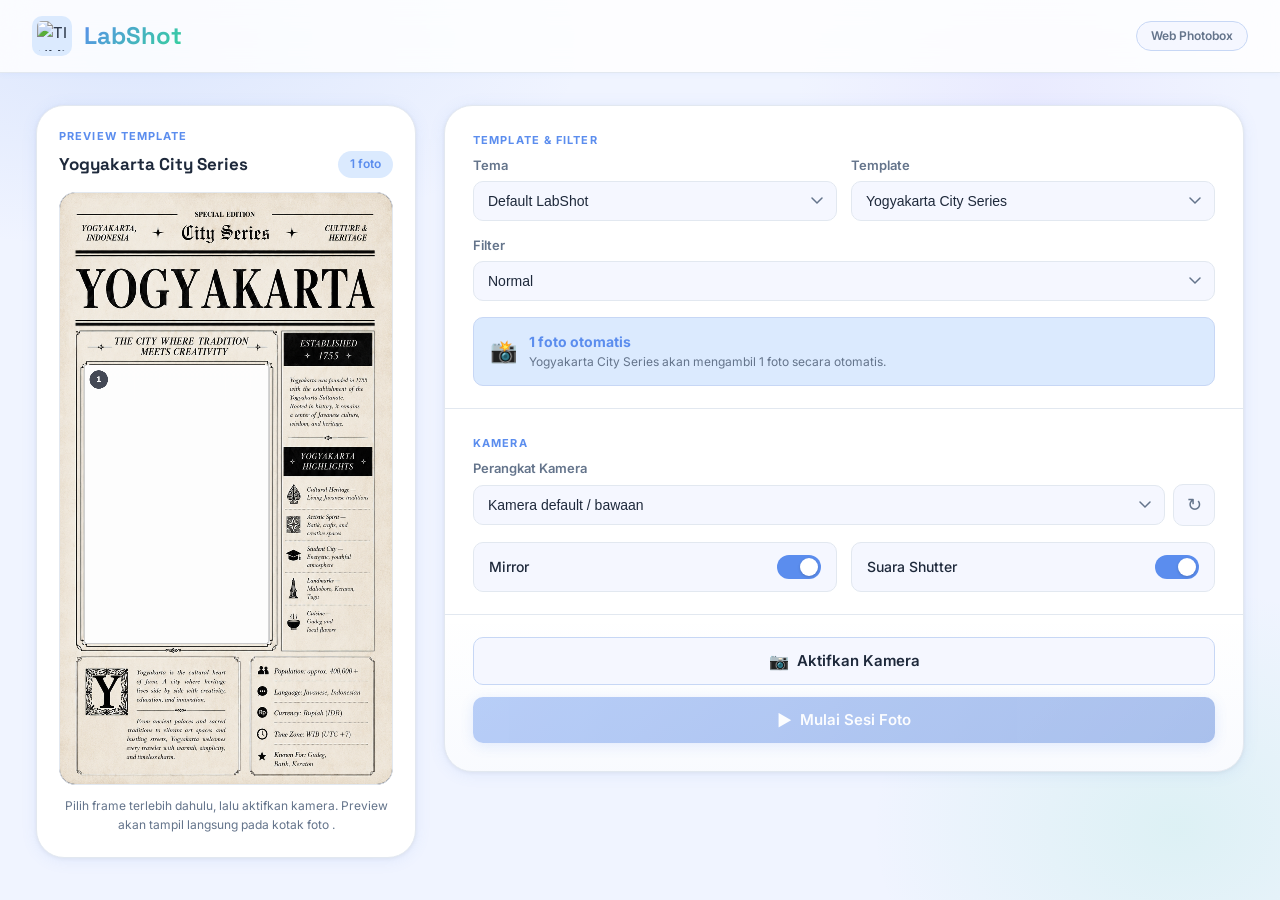
==== commit 7e9d3383: "Add files via upload" ====
--- a/index.html
+++ b/index.html
@@ -184,7 +184,7 @@
       <div class="session-sidebar">
         <div class="session-sidebar__card">
           <p class="label-eyebrow">Frame aktif</p>
-          <canvas id="sessionFramePreview" class="session-frame-mini" width="324" height="576"></canvas>
+          <canvas id="sessionFramePreview" class="session-frame-mini" width="540" height="960"></canvas>
           <div class="session-sidebar__actions">
             <button id="retakeBtn" class="btn btn--ghost btn--sm" disabled>↺ Ulangi Semua</button>
             <button id="finishBtn" class="btn btn--primary btn--sm" disabled>
--- a/style.css
+++ b/style.css
@@ -1,38 +1,50 @@
 /* ════════════════════════════════════════════════════
-   LabShot — style.css  (3-screen redesign)
-   Palette: deep navy bg · electric blue accent · warm white text
+   LabShot — style.css  (3-screen, pastel, full-size)
+   Palette: soft lavender bg · sky blue · mint · peach
    ════════════════════════════════════════════════════ */
 
-/* ── Reset / base ─────────────────────────────────── */
 *, *::before, *::after { box-sizing: border-box; margin: 0; padding: 0; }
 
 :root {
-  --bg:          #0a0f1e;
-  --bg-card:     #111827;
-  --bg-card-2:   #1a2234;
-  --border:      rgba(99,130,200,0.18);
-  --border-hi:   rgba(99,130,200,0.38);
-
-  --blue:        #3b82f6;
-  --blue-hi:     #60a5fa;
-  --blue-glow:   rgba(59,130,246,0.30);
-  --teal:        #14b8a6;
-  --teal-glow:   rgba(20,184,166,0.22);
-
-  --text:        #f1f5f9;
-  --text-muted:  #94a3b8;
-  --text-dim:    #475569;
-
-  --radius-sm:   8px;
-  --radius-md:   14px;
-  --radius-lg:   20px;
-  --radius-xl:   28px;
-
-  --font-body:   'Inter', sans-serif;
-  --font-display:'Space Grotesk', 'Inter', sans-serif;
-
-  --shadow-card: 0 4px 24px rgba(0,0,0,0.42), 0 1px 4px rgba(0,0,0,0.28);
-  --shadow-glow: 0 0 32px var(--blue-glow);
+  /* Pastel background tones */
+  --bg:           #f0f4ff;
+  --bg-card:      #ffffff;
+  --bg-card-2:    #f5f7ff;
+  --bg-header:    rgba(255,255,255,0.82);
+
+  /* Pastel accent palette */
+  --blue:         #5b8dee;
+  --blue-light:   #dbeafe;
+  --blue-mid:     #93c5fd;
+  --mint:         #34d399;
+  --mint-light:   #d1fae5;
+  --peach:        #fb923c;
+  --peach-light:  #ffedd5;
+  --lavender:     #a78bfa;
+  --lavender-light:#ede9fe;
+
+  /* Text */
+  --text:         #1e293b;
+  --text-muted:   #64748b;
+  --text-dim:     #94a3b8;
+
+  /* Borders */
+  --border:       #e2e8f0;
+  --border-hi:    #c7d7f5;
+
+  /* Geometry */
+  --radius-sm:    10px;
+  --radius-md:    16px;
+  --radius-lg:    22px;
+  --radius-xl:    28px;
+
+  /* Fonts */
+  --font-body:    'Inter', sans-serif;
+  --font-display: 'Space Grotesk', 'Inter', sans-serif;
+
+  /* Shadows */
+  --shadow-card:  0 2px 16px rgba(91,141,238,0.10), 0 1px 4px rgba(0,0,0,0.06);
+  --shadow-hi:    0 4px 28px rgba(91,141,238,0.18), 0 1px 6px rgba(0,0,0,0.08);
 }
 
 html, body {
@@ -41,7 +53,7 @@
   background: var(--bg);
   color: var(--text);
   font-size: 15px;
-  line-height: 1.5;
+  line-height: 1.55;
   -webkit-font-smoothing: antialiased;
 }
 
@@ -50,71 +62,67 @@
   display: none;
   flex-direction: column;
   min-height: 100dvh;
-  position: relative;
-  overflow-x: hidden;
 }
 .screen--active { display: flex; }
-
-/* Subtle animated gradient bg */
-.screen__bg {
-  position: fixed; inset: 0; z-index: 0; pointer-events: none;
+.screen { animation: screenIn .28s ease both; }
+@keyframes screenIn {
+  from { opacity: 0; transform: translateY(8px); }
+  to   { opacity: 1; transform: translateY(0); }
+}
+
+/* ── Subtle bg decoration ─────────────────────────── */
+#screen-setup::before {
+  content: '';
+  position: fixed; inset: 0; pointer-events: none; z-index: 0;
   background:
-    radial-gradient(ellipse 60% 40% at 15% 0%, rgba(59,130,246,.12) 0%, transparent 60%),
-    radial-gradient(ellipse 40% 50% at 90% 90%, rgba(20,184,166,.09) 0%, transparent 55%);
+    radial-gradient(ellipse 55% 35% at 10% 5%,  rgba(91,141,238,.13) 0%, transparent 65%),
+    radial-gradient(ellipse 40% 45% at 92% 92%, rgba(52,211,153,.10) 0%, transparent 60%),
+    radial-gradient(ellipse 30% 30% at 80% 10%, rgba(167,139,250,.09) 0%, transparent 60%);
 }
 
 /* ── Typography helpers ───────────────────────────── */
 .label-eyebrow {
-  font-size: 11px;
-  font-weight: 700;
-  letter-spacing: .1em;
-  text-transform: uppercase;
-  color: var(--blue-hi);
-  margin-bottom: 6px;
-}
-h1, h2 { font-family: var(--font-display); }
-
-/* ── Pill ─────────────────────────────────────────── */
+  font-size: 11px; font-weight: 700;
+  letter-spacing: .1em; text-transform: uppercase;
+  color: var(--blue); margin-bottom: 6px;
+}
+h1, h2, h3 { font-family: var(--font-display); }
+
+/* ── Pills ────────────────────────────────────────── */
 .pill {
   display: inline-flex; align-items: center;
-  padding: 3px 10px; border-radius: 99px;
+  padding: 4px 12px; border-radius: 99px;
   font-size: 12px; font-weight: 600;
-  background: rgba(99,130,200,0.15); color: var(--blue-hi);
-}
-.pill--blue { background: rgba(59,130,246,.18); color: var(--blue-hi); }
-.pill--green { background: rgba(20,184,166,.18); color: #2dd4bf; }
+}
+.pill--blue { background: var(--blue-light); color: var(--blue); }
+.pill--mint { background: var(--mint-light); color: #059669; }
 
 /* ══════════════════════════════════════════════════
-   TOPBAR
+   TOPBAR (Screen 1)
 ══════════════════════════════════════════════════ */
 .topbar {
   position: relative; z-index: 10;
   display: flex; align-items: center; justify-content: space-between;
-  padding: 16px 28px;
-  border-bottom: 1px solid var(--border);
-  background: rgba(10,15,30,.85);
-  backdrop-filter: blur(12px);
-}
-.topbar__brand {
-  display: flex; align-items: center; gap: 12px;
-}
+  padding: 16px 32px;
+  background: var(--bg-header);
+  backdrop-filter: blur(14px);
+  border-bottom: 1.5px solid var(--border);
+  box-shadow: 0 1px 6px rgba(91,141,238,.07);
+}
+.topbar__brand { display: flex; align-items: center; gap: 12px; }
 .topbar__logo {
-  width: 36px; height: 36px; object-fit: contain;
-  border-radius: 8px;
-  background: rgba(255,255,255,.06);
-  padding: 4px;
+  width: 40px; height: 40px; object-fit: contain;
+  border-radius: 10px; background: var(--blue-light); padding: 5px;
 }
 .topbar__name {
-  font-family: var(--font-display);
-  font-size: 22px; font-weight: 700;
-  background: linear-gradient(135deg, #60a5fa, #34d399);
+  font-family: var(--font-display); font-size: 24px; font-weight: 800;
+  background: linear-gradient(135deg, var(--blue), var(--mint));
   -webkit-background-clip: text; -webkit-text-fill-color: transparent;
 }
 .topbar__badge {
-  font-size: 11px; font-weight: 600;
-  color: var(--text-muted);
-  border: 1px solid var(--border);
-  border-radius: 99px; padding: 4px 12px;
+  font-size: 12px; font-weight: 600; color: var(--text-muted);
+  border: 1.5px solid var(--border-hi); border-radius: 99px;
+  padding: 5px 14px; background: var(--bg-card-2);
 }
 
 /* ══════════════════════════════════════════════════
@@ -124,498 +132,383 @@
   position: relative; z-index: 1;
   flex: 1;
   display: grid;
-  grid-template-columns: 340px 1fr;
-  gap: 0;
-  max-width: 1280px; width: 100%;
+  grid-template-columns: 380px 1fr;
+  gap: 28px;
+  max-width: 1400px; width: 100%;
   margin: 0 auto;
-  padding: 28px 24px 32px;
+  padding: 32px 36px 40px;
   align-items: start;
 }
-@media (max-width: 960px) {
+@media (max-width: 1020px) {
   .setup__body { grid-template-columns: 1fr; gap: 24px; }
 }
 
-/* Preview frame card */
+/* ── Preview frame card ── */
 .preview-frame-card {
   background: var(--bg-card);
-  border: 1px solid var(--border);
+  border: 1.5px solid var(--border);
   border-radius: var(--radius-xl);
-  padding: 20px;
+  padding: 22px;
   box-shadow: var(--shadow-card);
   position: sticky; top: 20px;
 }
-.preview-frame-card__top {
-  margin-bottom: 14px;
-}
+.preview-frame-card__top { margin-bottom: 14px; }
 .preview-frame-card__meta {
   display: flex; align-items: center; justify-content: space-between; gap: 8px;
 }
 .preview-frame-card__title {
-  font-size: 16px; font-weight: 700; color: var(--text);
+  font-size: 17px; font-weight: 700; color: var(--text);
 }
 .preview-stage {
-  width: 100%;
-  aspect-ratio: 9/16;
-  background: #050810;
-  border-radius: var(--radius-md);
-  overflow: hidden;
+  width: 100%; aspect-ratio: 9/16;
+  background: #0f172a; border-radius: var(--radius-md);
+  overflow: hidden; border: 1.5px solid var(--border);
   display: flex; align-items: center; justify-content: center;
-  border: 1px solid var(--border);
-}
-.preview-stage canvas {
-  width: 100%; height: 100%; object-fit: contain;
-  display: block;
-}
-.preview-note {
-  margin-top: 12px;
-  font-size: 12px; color: var(--text-muted); text-align: center;
-}
-
-/* Settings card */
-.setup__settings-col { padding-left: 24px; }
-@media (max-width: 960px) { .setup__settings-col { padding-left: 0; } }
+}
+.preview-stage canvas { width: 100%; height: 100%; object-fit: contain; display: block; }
+.preview-note { margin-top: 12px; font-size: 12px; color: var(--text-muted); text-align: center; }
+
+/* ── Settings card ── */
+.setup__settings-col { display: flex; flex-direction: column; gap: 0; }
 
 .settings-card {
   background: var(--bg-card);
-  border: 1px solid var(--border);
+  border: 1.5px solid var(--border);
   border-radius: var(--radius-xl);
   box-shadow: var(--shadow-card);
   overflow: hidden;
 }
 .settings-card__section {
-  padding: 24px 24px 20px;
-  border-bottom: 1px solid var(--border);
-}
-.settings-card__section:last-of-type { border-bottom: none; }
-
+  padding: 26px 28px 22px;
+  border-bottom: 1.5px solid var(--border);
+}
 .settings-card__cta {
-  padding: 20px 24px 24px;
-  display: flex; flex-direction: column; gap: 10px;
-  background: linear-gradient(180deg, transparent, rgba(59,130,246,.04));
-}
-
-/* Fields */
-.field-row {
-  display: grid; grid-template-columns: 1fr 1fr; gap: 12px;
-  margin-bottom: 12px;
-}
-.field {
-  display: flex; flex-direction: column; gap: 5px;
-}
+  padding: 22px 28px 28px;
+  display: flex; flex-direction: column; gap: 12px;
+  background: linear-gradient(180deg, transparent, rgba(91,141,238,.04));
+}
+
+/* ── Fields ── */
+.field-row { display: grid; grid-template-columns: 1fr 1fr; gap: 14px; margin-bottom: 14px; }
+.field { display: flex; flex-direction: column; gap: 6px; }
 .field--full { width: 100%; }
-.field__label {
-  font-size: 12px; font-weight: 600; color: var(--text-muted);
-}
+.field__label { font-size: 13px; font-weight: 600; color: var(--text-muted); }
+
 .select {
-  width: 100%;
-  padding: 9px 12px;
-  background: var(--bg-card-2);
-  border: 1px solid var(--border-hi);
-  border-radius: var(--radius-sm);
-  color: var(--text);
-  font-size: 14px;
-  cursor: pointer;
-  outline: none;
+  width: 100%; padding: 11px 14px;
+  background: var(--bg-card-2); border: 1.5px solid var(--border);
+  border-radius: var(--radius-sm); color: var(--text);
+  font-size: 14px; cursor: pointer; outline: none;
   appearance: none;
   background-image: url("data:image/svg+xml,%3Csvg xmlns='http://www.w3.org/2000/svg' width='12' height='8' fill='none'%3E%3Cpath d='M1 1l5 5 5-5' stroke='%2364748b' stroke-width='1.5' stroke-linecap='round'/%3E%3C/svg%3E");
-  background-repeat: no-repeat;
-  background-position: right 12px center;
-  padding-right: 32px;
-  transition: border-color .15s;
-}
-.select:focus { border-color: var(--blue); box-shadow: 0 0 0 3px var(--blue-glow); }
+  background-repeat: no-repeat; background-position: right 13px center; padding-right: 34px;
+  transition: border-color .15s, box-shadow .15s;
+}
+.select:focus { border-color: var(--blue); box-shadow: 0 0 0 3px rgba(91,141,238,.18); }
 
 .auto-count-badge {
   display: flex; align-items: center; gap: 12px;
-  margin-top: 14px;
-  padding: 12px 14px;
-  background: rgba(59,130,246,.08);
-  border: 1px solid rgba(59,130,246,.2);
+  margin-top: 16px; padding: 13px 16px;
+  background: var(--blue-light); border: 1.5px solid var(--border-hi);
   border-radius: var(--radius-sm);
 }
-.auto-count-badge .icon-cam { font-size: 20px; }
-.auto-count-badge strong { display: block; font-size: 13px; font-weight: 700; color: var(--blue-hi); }
-.auto-count-badge small { display: block; font-size: 12px; color: var(--text-muted); }
-
-/* Camera select row */
-.camera-select-row {
-  display: flex; gap: 8px; align-items: center;
-}
+.auto-count-badge .icon-cam { font-size: 22px; }
+.auto-count-badge strong { display: block; font-size: 14px; font-weight: 700; color: var(--blue); }
+.auto-count-badge small  { display: block; font-size: 12px; color: var(--text-muted); }
+
+/* Camera row */
+.camera-select-row { display: flex; gap: 8px; align-items: center; }
 .camera-select-row .select { flex: 1; }
 .btn-icon {
-  width: 38px; height: 38px;
-  background: var(--bg-card-2);
-  border: 1px solid var(--border-hi);
-  border-radius: var(--radius-sm);
-  color: var(--text-muted); cursor: pointer;
-  font-size: 16px; display: flex; align-items: center; justify-content: center;
+  width: 42px; height: 42px; flex-shrink: 0;
+  background: var(--bg-card-2); border: 1.5px solid var(--border);
+  border-radius: var(--radius-sm); color: var(--text-muted);
+  font-size: 18px; cursor: pointer; display: flex; align-items: center; justify-content: center;
   transition: all .15s;
-  flex-shrink: 0;
-}
-.btn-icon:hover { border-color: var(--blue); color: var(--blue-hi); }
-
-/* Toggle group */
-.toggle-group {
-  display: flex; gap: 16px; flex-wrap: wrap; margin-top: 14px;
-}
+}
+.btn-icon:hover { border-color: var(--blue); color: var(--blue); }
+
+/* Toggles */
+.toggle-group { display: flex; gap: 14px; flex-wrap: wrap; margin-top: 16px; }
 .toggle-item {
   display: flex; align-items: center; justify-content: space-between;
-  flex: 1; min-width: 140px;
-  padding: 10px 12px;
-  background: var(--bg-card-2);
-  border: 1px solid var(--border);
-  border-radius: var(--radius-sm);
-  cursor: pointer;
-}
-.toggle-item__label { font-size: 13px; font-weight: 500; }
+  flex: 1; min-width: 160px;
+  padding: 12px 15px; background: var(--bg-card-2);
+  border: 1.5px solid var(--border); border-radius: var(--radius-sm); cursor: pointer;
+}
+.toggle-item__label { font-size: 14px; font-weight: 500; color: var(--text); }
 .toggle-wrap { position: relative; display: inline-flex; }
 .toggle-input { position: absolute; opacity: 0; width: 0; height: 0; }
 .toggle-track {
-  width: 40px; height: 22px; border-radius: 11px;
-  background: var(--bg);
-  border: 1px solid var(--border-hi);
-  position: relative; transition: background .2s;
-  cursor: pointer;
-}
-.toggle-input:checked + .toggle-track { background: var(--blue); border-color: var(--blue); }
+  width: 44px; height: 24px; border-radius: 12px;
+  background: var(--border); position: relative; transition: background .2s; cursor: pointer;
+}
+.toggle-input:checked + .toggle-track { background: var(--blue); }
 .toggle-thumb {
-  position: absolute; top: 2px; left: 2px;
-  width: 16px; height: 16px; border-radius: 50%;
-  background: var(--text-muted); transition: transform .2s, background .2s;
-}
-.toggle-input:checked + .toggle-track .toggle-thumb {
-  transform: translateX(18px); background: #fff;
-}
+  position: absolute; top: 3px; left: 3px;
+  width: 18px; height: 18px; border-radius: 50%;
+  background: #fff; transition: transform .2s;
+  box-shadow: 0 1px 3px rgba(0,0,0,.18);
+}
+.toggle-input:checked + .toggle-track .toggle-thumb { transform: translateX(20px); }
 
 /* ══════════════════════════════════════════════════
-   BUTTONS (shared)
+   BUTTONS
 ══════════════════════════════════════════════════ */
 .btn {
-  display: inline-flex; align-items: center; justify-content: center;
-  gap: 7px; padding: 11px 20px;
-  border-radius: var(--radius-sm); border: none;
-  font-family: var(--font-body); font-size: 14px; font-weight: 600;
-  cursor: pointer; transition: all .15s; text-decoration: none;
-  white-space: nowrap;
-}
-.btn__icon { font-size: 15px; }
+  display: inline-flex; align-items: center; justify-content: center; gap: 8px;
+  padding: 13px 22px; border-radius: var(--radius-sm); border: none;
+  font-family: var(--font-body); font-size: 15px; font-weight: 600;
+  cursor: pointer; transition: all .15s; text-decoration: none; white-space: nowrap;
+}
+.btn__icon { font-size: 16px; }
 .btn--full { width: 100%; }
-.btn--sm { padding: 8px 14px; font-size: 13px; }
+.btn--sm { padding: 9px 16px; font-size: 13px; }
 
 .btn--primary {
-  background: linear-gradient(135deg, #2563eb, #1d4ed8);
-  color: #fff;
-  box-shadow: 0 2px 12px rgba(37,99,235,.35);
+  background: linear-gradient(135deg, #5b8dee, #3b6fd4);
+  color: #fff; box-shadow: 0 3px 14px rgba(91,141,238,.38);
 }
 .btn--primary:hover:not(:disabled) {
-  background: linear-gradient(135deg, #3b82f6, #2563eb);
-  box-shadow: 0 4px 20px rgba(59,130,246,.45);
-  transform: translateY(-1px);
+  background: linear-gradient(135deg, #6b9bf0, #4b7fe4);
+  box-shadow: 0 5px 22px rgba(91,141,238,.48); transform: translateY(-1px);
 }
 .btn--secondary {
-  background: var(--bg-card-2);
-  color: var(--text);
-  border: 1px solid var(--border-hi);
-}
-.btn--secondary:hover:not(:disabled) {
-  border-color: var(--blue); color: var(--blue-hi);
-}
+  background: var(--bg-card-2); color: var(--text);
+  border: 1.5px solid var(--border-hi);
+}
+.btn--secondary:hover:not(:disabled) { border-color: var(--blue); color: var(--blue); }
 .btn--ghost {
   background: transparent; color: var(--text-muted);
-  border: 1px solid var(--border);
-}
-.btn--ghost:hover:not(:disabled) { color: var(--text); border-color: var(--border-hi); }
-
-.btn:disabled, .btn.disabled {
-  opacity: .4; cursor: not-allowed; pointer-events: none;
-}
-.btn--active {
-  background: rgba(20,184,166,.15) !important;
-  border-color: var(--teal) !important; color: #2dd4bf !important;
-}
+  border: 1.5px solid var(--border);
+}
+.btn--ghost:hover:not(:disabled) { background: var(--bg-card-2); color: var(--text); border-color: var(--border-hi); }
+.btn--mint {
+  background: linear-gradient(135deg, #34d399, #10b981);
+  color: #fff; box-shadow: 0 3px 14px rgba(52,211,153,.35);
+}
+.btn--mint:hover:not(:disabled) { transform: translateY(-1px); box-shadow: 0 5px 22px rgba(52,211,153,.45); }
+
+.btn:disabled, .btn.disabled { opacity: .42; cursor: not-allowed; pointer-events: none; }
+.btn--active { background: var(--mint-light) !important; border-color: var(--mint) !important; color: #059669 !important; }
+
+/* ── Back button ── */
+.back-btn {
+  display: inline-flex; align-items: center; gap: 7px;
+  padding: 9px 16px; border-radius: var(--radius-sm);
+  background: var(--bg-card-2); border: 1.5px solid var(--border);
+  color: var(--text-muted); font-size: 14px; font-weight: 600;
+  cursor: pointer; transition: all .15s;
+}
+.back-btn:hover { color: var(--text); border-color: var(--border-hi); background: var(--bg-card); }
+.back-btn__arrow { font-size: 17px; }
 
 /* ══════════════════════════════════════════════════
-   BACK BUTTON
-══════════════════════════════════════════════════ */
-.back-btn {
-  display: inline-flex; align-items: center; gap: 6px;
-  padding: 7px 14px; border-radius: var(--radius-sm);
-  background: transparent; border: 1px solid var(--border);
-  color: var(--text-muted); font-size: 13px; font-weight: 600;
-  cursor: pointer; transition: all .15s;
-}
-.back-btn:hover { color: var(--text); border-color: var(--border-hi); }
-.back-btn__arrow { font-size: 16px; }
-
-/* ══════════════════════════════════════════════════
-   SCREEN 2 — SESSION
+   SCREEN 2 — SESSION topbar
 ══════════════════════════════════════════════════ */
 .session-topbar, .result-topbar {
   position: relative; z-index: 10;
   display: flex; align-items: center; justify-content: space-between;
-  padding: 12px 24px;
-  border-bottom: 1px solid var(--border);
-  background: rgba(10,15,30,.9);
-  backdrop-filter: blur(12px);
-  gap: 12px;
-}
-.session-topbar__center, .result-topbar__center {
-  flex: 1; text-align: center;
-}
+  padding: 14px 28px; gap: 14px;
+  background: var(--bg-header); backdrop-filter: blur(14px);
+  border-bottom: 1.5px solid var(--border);
+  box-shadow: 0 1px 6px rgba(91,141,238,.07);
+}
+.session-topbar__center, .result-topbar__center { flex: 1; text-align: center; }
 .session-topbar__title, .result-topbar__title {
-  font-family: var(--font-display); font-size: 16px; font-weight: 700; color: var(--text);
+  font-family: var(--font-display); font-size: 17px; font-weight: 700; color: var(--text);
 }
 
 .session-badge {
   display: inline-flex; align-items: center; gap: 6px;
-  padding: 5px 12px; border-radius: 99px;
-  font-size: 12px; font-weight: 700;
-}
-.session-badge--idle {
-  background: rgba(99,130,200,.12); color: var(--text-muted);
-}
-.session-badge--running {
-  background: rgba(234,179,8,.15); color: #fde047;
-}
-.session-badge--done {
-  background: rgba(20,184,166,.15); color: #2dd4bf;
-}
-
+  padding: 6px 14px; border-radius: 99px;
+  font-size: 12px; font-weight: 700; flex-shrink: 0;
+}
+.session-badge--idle    { background: var(--bg-card-2); color: var(--text-muted); border: 1.5px solid var(--border); }
+.session-badge--running { background: #fef3c7; color: #b45309; border: 1.5px solid #fde68a; }
+.session-badge--done    { background: var(--mint-light); color: #059669; border: 1.5px solid #6ee7b7; }
+
+/* ── Session body ── */
 .session__body {
   flex: 1; display: grid;
-  grid-template-columns: 1fr 280px;
+  grid-template-columns: 1fr 320px;
   gap: 0;
-  max-width: 1280px; width: 100%; margin: 0 auto;
-  padding: 24px; align-items: start;
-}
-@media (max-width: 900px) {
-  .session__body { grid-template-columns: 1fr; }
-  .session-sidebar { display: none; }
-}
-
-/* Camera zone */
-.camera-zone { display: flex; flex-direction: column; gap: 14px; }
+  max-width: 1400px; width: 100%; margin: 0 auto;
+  padding: 28px 32px 36px;
+  align-items: start;
+}
+@media (max-width: 960px) { .session__body { grid-template-columns: 1fr; } .session-sidebar { display: none; } }
+
+/* ── Camera zone ── */
+.camera-zone { display: flex; flex-direction: column; gap: 16px; }
 
 .camera-card {
-  position: relative;
-  width: 100%;
-  aspect-ratio: 4/3;
-  background: #050810;
-  border-radius: var(--radius-lg);
-  overflow: hidden;
-  border: 1px solid var(--border);
-  box-shadow: var(--shadow-card), var(--shadow-glow);
-}
-.camera-card video {
-  width: 100%; height: 100%;
-  object-fit: cover; display: block;
-}
+  position: relative; width: 100%; aspect-ratio: 4/3;
+  background: #0f172a; border-radius: var(--radius-lg);
+  overflow: hidden; border: 1.5px solid var(--border);
+  box-shadow: var(--shadow-hi);
+}
+.camera-card video { width: 100%; height: 100%; object-fit: cover; display: block; }
 .camera-card canvas.hidden { display: none; }
+
 .camera-empty {
   position: absolute; inset: 0;
   display: flex; flex-direction: column; align-items: center; justify-content: center;
-  gap: 10px; color: var(--text-muted); text-align: center; padding: 20px;
-}
-.camera-empty__icon { font-size: 48px; margin-bottom: 4px; }
-.camera-empty strong { color: var(--text); font-size: 16px; }
+  gap: 10px; color: var(--text-muted); text-align: center; padding: 24px;
+}
+.camera-empty__icon { font-size: 56px; margin-bottom: 6px; }
+.camera-empty strong { color: var(--text); font-size: 17px; }
 .camera-empty small { font-size: 13px; }
 
 .countdown {
   position: absolute; inset: 0;
   display: flex; align-items: center; justify-content: center;
-  font-family: var(--font-display); font-size: 120px; font-weight: 800;
-  color: #fff; text-shadow: 0 0 60px var(--blue), 0 0 120px rgba(59,130,246,.6);
-  background: rgba(0,0,0,.55); backdrop-filter: blur(2px);
-  animation: pulse-count .95s ease-in-out infinite;
+  font-family: var(--font-display); font-size: 140px; font-weight: 800;
+  color: #fff; text-shadow: 0 0 60px rgba(91,141,238,.7), 0 2px 8px rgba(0,0,0,.5);
+  background: rgba(0,0,0,.38); backdrop-filter: blur(2px);
+  animation: pulse-count .9s ease-in-out infinite;
 }
 @keyframes pulse-count {
-  0%,100% { transform: scale(1); }
-  50%      { transform: scale(1.08); }
-}
-.flash {
-  position: absolute; inset: 0; background: #fff;
-  animation: flash-out .35s ease forwards;
-}
-@keyframes flash-out {
-  from { opacity: 1; }
-  to   { opacity: 0; }
-}
-
-/* Progress strip */
-.progress-strip { display: flex; flex-direction: column; gap: 6px; }
+  0%,100% { transform: scale(1); } 50% { transform: scale(1.06); }
+}
+.flash { position: absolute; inset: 0; background: #fff; animation: flash-out .32s ease forwards; }
+@keyframes flash-out { from { opacity: 1; } to { opacity: 0; } }
+
+/* ── Progress strip ── */
+.progress-strip { display: flex; flex-direction: column; gap: 8px; }
 .progress-strip__bar {
-  width: 100%; height: 6px;
-  background: var(--bg-card-2); border-radius: 99px; overflow: hidden;
+  width: 100%; height: 8px;
+  background: var(--border); border-radius: 99px; overflow: hidden;
 }
 .progress-strip__fill {
   height: 100%; width: 0%;
-  background: linear-gradient(90deg, var(--blue), var(--teal));
+  background: linear-gradient(90deg, var(--blue), var(--mint));
   border-radius: 99px; transition: width .4s ease;
 }
-.progress-strip__text {
-  font-size: 13px; color: var(--text-muted); text-align: center;
-}
-
-/* Photo strip / thumbnails */
+.progress-strip__text { font-size: 13px; color: var(--text-muted); text-align: center; }
+
+/* ── Photo strip ── */
 .photo-strip {
-  display: flex; gap: 8px; overflow-x: auto; padding: 4px 2px;
+  display: flex; gap: 10px; overflow-x: auto; padding: 4px 2px 6px;
 }
 .photo-strip::-webkit-scrollbar { height: 4px; }
-.photo-strip::-webkit-scrollbar-track { background: transparent; }
 .photo-strip::-webkit-scrollbar-thumb { background: var(--border-hi); border-radius: 99px; }
-/* Thumbnail items styled in JS */
-
-/* Review bar */
+
+.thumb-wrap {
+  position: relative; flex-shrink: 0;
+  width: 90px; height: 90px;
+  border-radius: 12px; overflow: hidden;
+  border: 2.5px solid var(--border); cursor: pointer; transition: border-color .15s;
+  background: none; padding: 0;
+}
+.thumb-wrap img { width: 100%; height: 100%; object-fit: cover; display: block; }
+.thumb-wrap.selected { border-color: var(--blue); box-shadow: 0 0 0 3px rgba(91,141,238,.22); }
+.thumb-badge {
+  position: absolute; top: 5px; left: 5px;
+  width: 24px; height: 24px; border-radius: 50%;
+  background: rgba(91,141,238,.88); color: #fff;
+  font-size: 11px; font-weight: 700;
+  display: flex; align-items: center; justify-content: center;
+}
+
+/* ── Review bar ── */
 .review-bar {
-  display: flex; align-items: center; justify-content: space-between; flex-wrap: wrap;
-  gap: 10px;
-  padding: 14px 16px;
-  background: var(--bg-card); border: 1px solid var(--border);
-  border-radius: var(--radius-md);
+  display: flex; align-items: center; justify-content: space-between; flex-wrap: wrap; gap: 10px;
+  padding: 16px 20px;
+  background: var(--bg-card); border: 1.5px solid var(--border);
+  border-radius: var(--radius-md); box-shadow: var(--shadow-card);
 }
 .review-bar__label { font-size: 13px; font-weight: 600; color: var(--text-muted); }
 .review-bar__actions { display: flex; gap: 8px; }
 
-/* Session sidebar */
-.session-sidebar { padding-left: 20px; }
+/* ── Session sidebar ── */
+.session-sidebar { padding-left: 24px; }
 .session-sidebar__card {
-  background: var(--bg-card);
-  border: 1px solid var(--border);
-  border-radius: var(--radius-xl);
-  padding: 20px;
-  box-shadow: var(--shadow-card);
-  position: sticky; top: 20px;
-  display: flex; flex-direction: column; gap: 14px;
+  background: var(--bg-card); border: 1.5px solid var(--border);
+  border-radius: var(--radius-xl); padding: 22px;
+  box-shadow: var(--shadow-card); position: sticky; top: 20px;
+  display: flex; flex-direction: column; gap: 16px;
 }
 .session-frame-mini {
   width: 100%; aspect-ratio: 9/16;
-  border-radius: var(--radius-md);
-  border: 1px solid var(--border);
-  background: #050810;
-  object-fit: contain; display: block;
-}
-.session-sidebar__actions {
-  display: flex; flex-direction: column; gap: 8px;
-}
+  border-radius: var(--radius-md); border: 1.5px solid var(--border);
+  background: #0f172a; object-fit: contain; display: block;
+}
+.session-sidebar__actions { display: flex; flex-direction: column; gap: 10px; }
 
 /* ══════════════════════════════════════════════════
    SCREEN 3 — RESULT
 ══════════════════════════════════════════════════ */
 .result__body {
   flex: 1; display: grid;
-  grid-template-columns: 1fr 360px;
+  grid-template-columns: 1fr 400px;
   gap: 0;
-  max-width: 1100px; width: 100%; margin: 0 auto;
-  padding: 28px 24px 40px;
+  max-width: 1300px; width: 100%; margin: 0 auto;
+  padding: 32px 36px 44px;
   align-items: start;
 }
-@media (max-width: 820px) {
-  .result__body { grid-template-columns: 1fr; }
-}
-
-/* Photo result card */
+@media (max-width: 900px) { .result__body { grid-template-columns: 1fr; } }
+
+/* ── Photo result ── */
 .result-photo-card {
-  background: var(--bg-card);
-  border: 1px solid var(--border);
-  border-radius: var(--radius-xl);
-  padding: 20px;
-  box-shadow: var(--shadow-card);
-  display: flex; flex-direction: column; gap: 16px;
+  background: var(--bg-card); border: 1.5px solid var(--border);
+  border-radius: var(--radius-xl); padding: 24px;
+  box-shadow: var(--shadow-card); display: flex; flex-direction: column; gap: 18px;
 }
 .result-photo-card__frame {
   width: 100%; aspect-ratio: 9/16;
-  background: #050810; border-radius: var(--radius-md);
-  overflow: hidden; border: 1px solid var(--border);
+  background: #f8fafc; border-radius: var(--radius-md);
+  overflow: hidden; border: 1.5px solid var(--border);
   display: flex; align-items: center; justify-content: center;
 }
+/* KEY FIX: foto mengisi penuh frame, tanpa sisi hitam */
 .result-photo {
-  width: 100%; height: 100%; object-fit: contain; display: block;
-}
-.result-photo-card__actions { display: flex; flex-direction: column; gap: 8px; }
-.result-photo-card__meta {
-  font-size: 12px; color: var(--text-dim); text-align: center;
-}
+  width: 100%; height: 100%;
+  object-fit: cover;          /* cover = isi penuh, crop sisi yg tidak muat */
+  object-position: center;
+  display: block;
+}
+.result-photo-card__actions { display: flex; flex-direction: column; gap: 10px; }
+.result-photo-card__meta { font-size: 12px; color: var(--text-dim); text-align: center; }
+
 .result-empty {
   display: flex; flex-direction: column; align-items: center; gap: 10px;
   color: var(--text-muted); font-size: 14px;
 }
-.result-empty span { font-size: 40px; }
-
-/* QR card */
-.result__qr-col { padding-left: 28px; }
-@media (max-width: 820px) { .result__qr-col { padding-left: 0; } }
+.result-empty span { font-size: 48px; }
+
+/* ── QR card ── */
+.result__qr-col { padding-left: 32px; }
+@media (max-width: 900px) { .result__qr-col { padding-left: 0; } }
 
 .qr-card {
-  background: var(--bg-card);
-  border: 1px solid var(--border);
-  border-radius: var(--radius-xl);
-  padding: 24px;
-  box-shadow: var(--shadow-card);
-  position: sticky; top: 20px;
+  background: var(--bg-card); border: 1.5px solid var(--border);
+  border-radius: var(--radius-xl); padding: 28px;
+  box-shadow: var(--shadow-card); position: sticky; top: 20px;
 }
 .qr-card__title {
-  font-size: 26px; font-weight: 800; line-height: 1.2;
-  color: var(--text); margin-bottom: 8px;
-}
-.qr-card__sub {
-  font-size: 13px; color: var(--text-muted); margin-bottom: 20px;
-}
+  font-size: 28px; font-weight: 800; line-height: 1.2; color: var(--text); margin-bottom: 8px;
+}
+.qr-card__sub { font-size: 14px; color: var(--text-muted); margin-bottom: 22px; line-height: 1.6; }
 .qr-card__box {
   display: flex; flex-direction: column; align-items: center; gap: 14px;
-  padding: 20px;
-  background: var(--bg-card-2);
-  border: 1px solid var(--border);
-  border-radius: var(--radius-lg);
-  min-height: 200px;
+  padding: 24px; background: var(--bg-card-2);
+  border: 1.5px solid var(--border); border-radius: var(--radius-lg);
+  min-height: 220px;
 }
 .qr-inner canvas, .qr-inner img {
-  border-radius: 8px;
-  border: 6px solid #fff;
-}
-.qr-hint { font-size: 12px; color: var(--text-muted); text-align: center; }
-
-.qr-card__divider {
-  height: 1px; background: var(--border); margin: 20px 0;
-}
-.qr-card__footer {
-  font-size: 12px; color: var(--text-dim); text-align: center; line-height: 1.6;
-}
-
-/* ══════════════════════════════════════════════════
-   SCREEN TRANSITIONS
-══════════════════════════════════════════════════ */
-.screen { animation: screenIn .3s ease both; }
-@keyframes screenIn {
-  from { opacity: 0; transform: translateY(10px); }
-  to   { opacity: 1; transform: translateY(0); }
-}
+  border-radius: 8px; border: 6px solid #fff;
+  box-shadow: 0 4px 18px rgba(0,0,0,.12);
+}
+.qr-hint { font-size: 12px; color: var(--text-muted); text-align: center; line-height: 1.5; }
+.qr-card__divider { height: 1.5px; background: var(--border); margin: 22px 0; }
+.qr-card__footer { font-size: 13px; color: var(--text-muted); text-align: center; line-height: 1.6; }
+.qr-note-link { color: var(--blue); text-decoration: underline; }
 
 /* ══════════════════════════════════════════════════
    SCROLLBAR
 ══════════════════════════════════════════════════ */
 ::-webkit-scrollbar { width: 6px; }
-::-webkit-scrollbar-track { background: var(--bg); }
+::-webkit-scrollbar-track { background: transparent; }
 ::-webkit-scrollbar-thumb { background: var(--border-hi); border-radius: 99px; }
 
-/* ══════════════════════════════════════════════════
-   PHOTO THUMBNAIL in strip (JS-generated)
-══════════════════════════════════════════════════ */
-.thumb-wrap {
-  position: relative; flex-shrink: 0;
-  width: 80px; height: 80px;
-  border-radius: 10px; overflow: hidden;
-  border: 2px solid var(--border);
-  cursor: pointer; transition: border-color .15s;
-}
-.thumb-wrap img {
-  width: 100%; height: 100%; object-fit: cover; display: block;
-}
-.thumb-wrap.selected { border-color: var(--blue); box-shadow: 0 0 0 3px var(--blue-glow); }
-.thumb-badge {
-  position: absolute; top: 4px; left: 4px;
-  width: 22px; height: 22px; border-radius: 50%;
-  background: rgba(0,0,0,.7); color: #fff;
-  font-size: 11px; font-weight: 700;
-  display: flex; align-items: center; justify-content: center;
-}
-
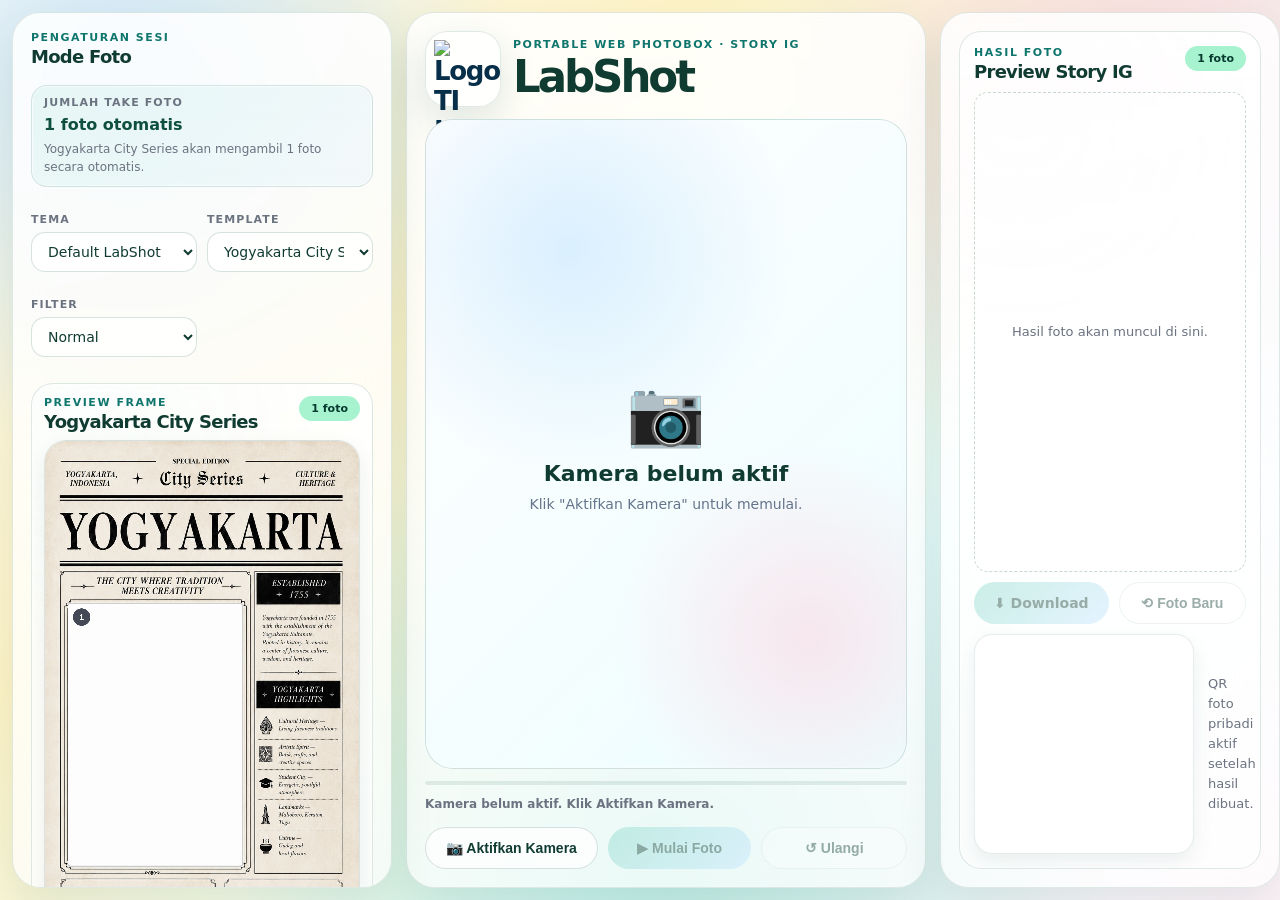
==== commit 9162d6bf: "Add files via upload" ====
--- a/index.html
+++ b/index.html
@@ -4,262 +4,185 @@
   <meta charset="utf-8" />
   <meta name="viewport" content="width=device-width, initial-scale=1" />
   <title>LabShot – Web Photobox</title>
-  <link rel="preconnect" href="https://fonts.googleapis.com">
-  <link rel="preconnect" href="https://fonts.gstatic.com" crossorigin>
-  <link href="https://fonts.googleapis.com/css2?family=Inter:wght@400;500;600;700;800&family=Space+Grotesk:wght@500;700&display=swap" rel="stylesheet">
   <link rel="stylesheet" href="style.css" />
   <script src="https://cdn.jsdelivr.net/npm/qrcodejs@1.0.0/qrcode.min.js" defer></script>
   <script src="app.js" defer></script>
 </head>
 <body>
+  <main class="app-shell">
 
-  <!-- ══════════════════════════════════════════
-       SCREEN 1 · PENGATURAN SESI
-  ══════════════════════════════════════════ -->
-  <div id="screen-setup" class="screen screen--active">
-    <div class="screen__bg"></div>
+    <!-- ════════ LEFT PANEL ════════ -->
+    <section class="hero-panel">
 
-    <header class="topbar">
-      <div class="topbar__brand">
-        <img src="assets/logo-ti-umy.png" class="topbar__logo" alt="TI UMY" />
-        <span class="topbar__name">LabShot</span>
-      </div>
-      <span class="topbar__badge">Web Photobox</span>
-    </header>
-
-    <div class="setup__body">
-
-      <!-- LEFT: Frame preview -->
-      <div class="setup__preview-col">
-        <div class="preview-frame-card">
-          <div class="preview-frame-card__top">
-            <p class="label-eyebrow">Preview Template</p>
-            <div class="preview-frame-card__meta">
-              <h2 id="framePreviewTitle" class="preview-frame-card__title">—</h2>
-              <span id="framePreviewCount" class="pill pill--blue">1 foto</span>
-            </div>
-          </div>
-          <div class="preview-stage">
-            <canvas id="framePreviewCanvas" width="1080" height="1920" aria-label="Preview frame"></canvas>
-          </div>
-          <p id="framePreviewNote" class="preview-note">Pilih tema & template di kanan, lalu atur pengaturan sesi.</p>
+      <div class="brand-row">
+        <div class="logo-mark"><img src="assets/logo-ti-umy.png" alt="Logo TI UMY" /></div>
+        <div>
+          <p class="eyebrow">Portable Web Photobox · Story IG</p>
+          <h1>LabShot</h1>
         </div>
       </div>
 
-      <!-- RIGHT: Settings -->
-      <div class="setup__settings-col">
-        <div class="settings-card">
+      <!-- Camera preview -->
+      <div class="camera-card">
+        <video id="cameraPreview" autoplay playsinline muted></video>
+        <canvas id="shotCanvas" class="hidden"></canvas>
 
-          <div class="settings-card__section">
-            <p class="label-eyebrow">Template & Filter</p>
-            <div class="field-row">
-              <label class="field">
-                <span class="field__label">Tema</span>
-                <select id="themeSelect" class="select"></select>
-              </label>
-              <label class="field">
-                <span class="field__label">Template</span>
-                <select id="frameTheme" class="select"></select>
-              </label>
-            </div>
-            <label class="field field--full">
-              <span class="field__label">Filter</span>
-              <select id="filterMode" class="select">
-                <option value="none" selected>Normal</option>
-                <option value="bw">Hitam &amp; Putih</option>
-                <option value="warm">Warm</option>
-                <option value="bright">Bright</option>
-                <option value="vintage">Vintage</option>
-                <option value="cool">Cool</option>
-              </select>
-            </label>
-            <div class="auto-count-badge">
-              <span class="icon-cam">📸</span>
-              <div>
-                <strong id="frameAutoCount">1 foto otomatis</strong>
-                <small id="frameAutoHint">Jumlah foto mengikuti template.</small>
-              </div>
-            </div>
-          </div>
+        <div id="emptyCamera" class="empty-camera">
+          <span>📷</span>
+          <strong>Kamera belum aktif</strong>
+          <small>Klik "Aktifkan Kamera" untuk memulai.</small>
+        </div>
 
-          <div class="settings-card__section">
-            <p class="label-eyebrow">Kamera</p>
-            <label class="field field--full">
-              <span class="field__label">Perangkat Kamera</span>
-              <div class="camera-select-row">
-                <select id="cameraSelect" class="select">
-                  <option value="">Kamera default</option>
-                </select>
-                <button type="button" id="refreshCameraBtn" class="btn-icon" title="Refresh">↻</button>
-              </div>
-            </label>
-            <div class="toggle-group">
-              <label class="toggle-item">
-                <span class="toggle-item__label">Mirror</span>
-                <span class="toggle-wrap">
-                  <input type="checkbox" id="mirrorToggle" checked class="toggle-input" />
-                  <span class="toggle-track"><span class="toggle-thumb"></span></span>
-                </span>
-              </label>
-              <label class="toggle-item">
-                <span class="toggle-item__label">Suara Shutter</span>
-                <span class="toggle-wrap">
-                  <input type="checkbox" id="soundToggle" checked class="toggle-input" />
-                  <span class="toggle-track"><span class="toggle-thumb"></span></span>
-                </span>
-              </label>
-            </div>
-          </div>
+        <div id="countdown" class="countdown hidden">3</div>
+        <div id="flash" class="flash hidden"></div>
+      </div>
 
-          <div class="settings-card__cta">
-            <button id="startCameraBtn" class="btn btn--secondary btn--full">
-              <span class="btn__icon">📷</span> Aktifkan Kamera
-            </button>
-            <button id="startSessionBtn" class="btn btn--primary btn--full" disabled>
-              <span class="btn__icon">▶</span> Mulai Sesi Foto
-            </button>
-          </div>
+      <!-- Progress bar -->
+      <div class="progress-wrap">
+        <div id="progressBar" class="progress-fill"></div>
+      </div>
+      <p id="statusText" class="status-text">Kamera belum aktif.</p>
 
+      <!-- Thumbnail strip -->
+      <div id="photoGrid" class="photo-grid hidden"></div>
+
+      <!-- Review controls setelah semua foto diambil -->
+      <div id="reviewControls" class="review-controls hidden">
+        <div class="review-info">
+          <strong id="selectedPhotoLabel">Foto terpilih: -</strong>
+          <small>Atur urutan foto, retake foto tertentu, lalu klik Finish untuk membuat hasil akhir dan QR.</small>
+        </div>
+        <div class="review-actions">
+          <button id="moveLeftBtn" class="btn btn-ghost" disabled>← Geser Kiri</button>
+          <button id="moveRightBtn" class="btn btn-ghost" disabled>Geser Kanan →</button>
+          <button id="retakeSelectedBtn" class="btn btn-secondary" disabled>↺ Retake Foto Ini</button>
+          <button id="finishBtn" class="btn btn-primary" disabled>✓ Finish & Buat QR</button>
         </div>
       </div>
 
-    </div><!-- /setup__body -->
-  </div><!-- /screen-setup -->
+      <!-- Action buttons -->
+      <div class="primary-actions">
+        <button id="startCameraBtn"  class="btn btn-secondary">📷 Aktifkan Kamera</button>
+        <button id="startSessionBtn" class="btn btn-primary" disabled>▶ Mulai Foto</button>
+        <button id="retakeBtn"       class="btn btn-ghost"   disabled>↺ Ulangi</button>
+      </div>
+
+    </section><!-- /hero-panel -->
+
+    <!-- ════════ RIGHT PANEL ════════ -->
+    <aside class="control-panel">
+
+      <div class="panel-header">
+        <p class="eyebrow">Pengaturan Sesi</p>
+        <h2>Mode Foto</h2>
+      </div>
+      <div class="auto-layout-note">
+        <span class="auto-layout-title">Jumlah Take Foto</span>
+        <strong id="frameAutoCount">1 foto otomatis</strong>
+        <small id="frameAutoHint">Jumlah take foto otomatis mengikuti frame yang dipilih.</small>
+      </div>
+      <!-- Tema + Template -->
+      <div class="grid-2">
+        <label class="field">
+          <span>Tema</span>
+          <select id="themeSelect"></select>
+        </label>
+        <label class="field">
+          <span>Template</span>
+          <select id="frameTheme"></select>
+        </label>
+      </div>
+
+      <!-- Filter -->
+      <div class="grid-2">
+        <label class="field">
+          <span>Filter</span>
+          <select id="filterMode">
+            <option value="none"    selected>Normal</option>
+            <option value="bw">B&amp;W</option>
+            <option value="warm">Warm</option>
+            <option value="bright">Bright</option>
+            <option value="vintage">Vintage</option>
+            <option value="cool">Cool</option>
+          </select>
+        </label>
+      </div>
+
+      <!-- Preview frame otomatis -->
+      <section class="frame-preview-card">
+        <div class="frame-preview-info">
+          <div>
+            <p class="eyebrow">Preview Frame</p>
+            <h2 id="framePreviewTitle">Yogyakarta City Series</h2>
+          </div>
+          <span id="framePreviewCount" class="pill">1 foto</span>
+        </div>
+        <div class="frame-preview-stage"><canvas id="framePreviewCanvas" class="frame-preview-canvas" width="1080" height="1920" aria-label="Preview frame yang dipilih"></canvas></div>
+        <small id="framePreviewNote">Preview frame diperbesar agar template mudah dibaca. Pilih filter, lalu klik Mulai Foto.</small>
+      </section>
+
+      <!-- Pilih kamera -->
+      <label class="field camera-field" id="cameraSelectWrap">
+        <span>Pilih Kamera</span>
+        <div class="camera-select-row">
+          <select id="cameraSelect">
+            <option value="">Kamera default</option>
+          </select>
+          <button type="button" id="refreshCameraBtn" class="btn btn-ghost camera-refresh-btn">↻</button>
+        </div>
+        <small>Pilih webcam eksternal jika tersedia. Jika nama kamera belum muncul, klik Aktifkan Kamera dulu lalu tekan ↻.</small>
+      </label>
+
+      <!-- Toggles -->
+      <div class="toggle-row">
+        <label class="toggle-label">
+          <input type="checkbox" id="mirrorToggle" checked />
+          <span class="toggle-track"><span class="toggle-thumb"></span></span>
+          Mirror
+        </label>
+        <label class="toggle-label">
+          <input type="checkbox" id="soundToggle" checked />
+          <span class="toggle-track"><span class="toggle-thumb"></span></span>
+          Suara
+        </label>
+      </div>
+</aside><!-- /control-panel -->
+
+    <!-- ════════ RIGHT RESULT PANEL ════════ -->
+    <aside class="result-panel">
 
 
-  <!-- ══════════════════════════════════════════
-       SCREEN 2 · SESI FOTO
-  ══════════════════════════════════════════ -->
-  <div id="screen-session" class="screen">
-
-    <header class="session-topbar">
-      <button id="backToSetupBtn" class="back-btn">
-        <span class="back-btn__arrow">←</span> Pengaturan
-      </button>
-      <div class="session-topbar__center">
-        <span class="session-topbar__title">Sesi Foto</span>
-      </div>
-      <div id="sessionStatus" class="session-badge session-badge--idle">Siap</div>
-    </header>
-
-    <div class="session__body">
-
-      <!-- Camera area -->
-      <div class="camera-zone">
-        <div class="camera-card">
-          <video id="cameraPreview" autoplay playsinline muted></video>
-          <canvas id="shotCanvas" class="hidden"></canvas>
-          <div id="emptyCamera" class="camera-empty">
-            <span class="camera-empty__icon">📷</span>
-            <strong>Kamera belum aktif</strong>
-            <small>Kembali ke Pengaturan dan aktifkan kamera.</small>
+      <!-- ════ Result ════ -->
+      <section class="result-card">
+        <div class="result-header">
+          <div>
+            <p class="eyebrow">Hasil Foto</p>
+            <h2>Preview Story IG</h2>
           </div>
-          <div id="countdown" class="countdown hidden">3</div>
-          <div id="flash" class="flash hidden"></div>
+          <span id="shotCounter" class="pill">0 foto</span>
         </div>
 
-        <!-- Progress -->
-        <div class="progress-strip">
-          <div class="progress-strip__bar">
-            <div id="progressBar" class="progress-strip__fill"></div>
-          </div>
-          <p id="statusText" class="progress-strip__text">Siap mengambil foto.</p>
+        <img id="finalPreview" class="final-preview hidden" alt="Preview hasil photobox" />
+        <div id="emptyResult" class="empty-result">Hasil foto akan muncul di sini.</div>
+
+        <div class="download-row">
+          <a id="downloadBtn" class="btn btn-primary disabled" download="labshot.png">⬇ Download</a>
+          <button id="shareBtn" class="btn btn-secondary" disabled>⟲ Foto Baru</button>
         </div>
 
-        <!-- Thumbnail grid -->
-        <div id="photoGrid" class="photo-strip hidden"></div>
+        <div class="qr-wrap">
+          <div id="qrCode" class="qr-code"></div>
+          <small id="qrNote">QR aktif setelah foto dibuat.</small>
+        </div>
+      </section>
 
-        <!-- Review controls -->
-        <div id="reviewControls" class="review-bar hidden">
-          <strong id="selectedPhotoLabel" class="review-bar__label">Pilih foto untuk diatur</strong>
-          <div class="review-bar__actions">
-            <button id="moveLeftBtn"      class="btn btn--ghost btn--sm" disabled>← Kiri</button>
-            <button id="moveRightBtn"     class="btn btn--ghost btn--sm" disabled>Kanan →</button>
-            <button id="retakeSelectedBtn" class="btn btn--secondary btn--sm" disabled>↺ Retake</button>
-          </div>
-        </div>
-      </div><!-- /camera-zone -->
+    
+    </aside><!-- /result-panel -->
 
-      <!-- Side: frame mini preview -->
-      <div class="session-sidebar">
-        <div class="session-sidebar__card">
-          <p class="label-eyebrow">Frame aktif</p>
-          <canvas id="sessionFramePreview" class="session-frame-mini" width="540" height="960"></canvas>
-          <div class="session-sidebar__actions">
-            <button id="retakeBtn" class="btn btn--ghost btn--sm" disabled>↺ Ulangi Semua</button>
-            <button id="finishBtn" class="btn btn--primary btn--sm" disabled>
-              ✓ Selesai & Lihat Hasil
-            </button>
-          </div>
-        </div>
-      </div>
+  </main>
 
-    </div><!-- /session__body -->
-  </div><!-- /screen-session -->
-
-
-  <!-- ══════════════════════════════════════════
-       SCREEN 3 · HASIL FOTO + QR
-  ══════════════════════════════════════════ -->
-  <div id="screen-result" class="screen">
-
-    <header class="result-topbar">
-      <button id="backToSessionBtn" class="back-btn">
-        <span class="back-btn__arrow">←</span> Sesi Foto
-      </button>
-      <div class="result-topbar__center">
-        <span class="result-topbar__title">Hasil Foto</span>
-      </div>
-      <button id="newSessionBtn" class="btn btn--ghost btn--sm">+ Sesi Baru</button>
-    </header>
-
-    <div class="result__body">
-
-      <!-- Photo result -->
-      <div class="result__photo-col">
-        <div class="result-photo-card">
-          <div class="result-photo-card__frame">
-            <img id="finalPreview" class="result-photo hidden" alt="Hasil foto" />
-            <div id="emptyResult" class="result-empty">
-              <span>🖼️</span>
-              <p>Hasil foto akan muncul di sini</p>
-            </div>
-          </div>
-          <div class="result-photo-card__actions">
-            <a id="downloadBtn" class="btn btn--primary btn--full disabled" download="labshot.png">
-              ⬇ Download Foto
-            </a>
-            <button id="shareBtn" class="btn btn--secondary btn--full" disabled>⟲ Foto Lagi</button>
-          </div>
-          <p id="shotCounter" class="result-photo-card__meta"></p>
-        </div>
-      </div>
-
-      <!-- QR Code -->
-      <div class="result__qr-col">
-        <div class="qr-card">
-          <p class="label-eyebrow">Bagikan Foto</p>
-          <h2 class="qr-card__title">Scan untuk<br/>Download</h2>
-          <p class="qr-card__sub">Foto disimpan ke Google Drive dan bisa diakses via QR ini.</p>
-          <div class="qr-card__box">
-            <div id="qrCode" class="qr-inner"></div>
-            <p id="qrNote" class="qr-hint">QR aktif setelah foto selesai dibuat.</p>
-          </div>
-          <div class="qr-card__divider"></div>
-          <p class="qr-card__footer">
-            Scan dengan kamera HP anda untuk langsung membuka link download foto.
-          </p>
-        </div>
-      </div>
-
-    </div><!-- /result__body -->
-  </div><!-- /screen-result -->
-
-  <!-- hidden inputs kept for JS compat -->
-  <input type="hidden" id="eventName" value="labshot" />
-  <input type="hidden" id="layoutMode" value="auto" />
-  <input type="hidden" id="countdownSeconds" value="3" />
-  <input type="hidden" id="customFrame" value="" />
-
+  <footer class="footer-note">
+    Jalankan via HTTPS · GitHub Pages · atau localhost agar kamera dapat diakses browser.
+  </footer>
 </body>
 </html>
--- a/style.css
+++ b/style.css
@@ -1,514 +1,1215 @@
-/* ════════════════════════════════════════════════════
-   LabShot — style.css  (3-screen, pastel, full-size)
-   Palette: soft lavender bg · sky blue · mint · peach
-   ════════════════════════════════════════════════════ */
-
-*, *::before, *::after { box-sizing: border-box; margin: 0; padding: 0; }
-
+/* ───────────────────────────────────────────
+   LabShot v6  –  style.css
+─────────────────────────────────────────── */
 :root {
-  /* Pastel background tones */
-  --bg:           #f0f4ff;
-  --bg-card:      #ffffff;
-  --bg-card-2:    #f5f7ff;
-  --bg-header:    rgba(255,255,255,0.82);
-
-  /* Pastel accent palette */
-  --blue:         #5b8dee;
-  --blue-light:   #dbeafe;
-  --blue-mid:     #93c5fd;
-  --mint:         #34d399;
-  --mint-light:   #d1fae5;
-  --peach:        #fb923c;
-  --peach-light:  #ffedd5;
-  --lavender:     #a78bfa;
-  --lavender-light:#ede9fe;
-
-  /* Text */
-  --text:         #1e293b;
-  --text-muted:   #64748b;
-  --text-dim:     #94a3b8;
-
-  /* Borders */
-  --border:       #e2e8f0;
-  --border-hi:    #c7d7f5;
-
-  /* Geometry */
-  --radius-sm:    10px;
-  --radius-md:    16px;
-  --radius-lg:    22px;
-  --radius-xl:    28px;
-
-  /* Fonts */
-  --font-body:    'Inter', sans-serif;
-  --font-display: 'Space Grotesk', 'Inter', sans-serif;
-
-  /* Shadows */
-  --shadow-card:  0 2px 16px rgba(91,141,238,0.10), 0 1px 4px rgba(0,0,0,0.06);
-  --shadow-hi:    0 4px 28px rgba(91,141,238,0.18), 0 1px 6px rgba(0,0,0,0.08);
-}
-
-html, body {
+  --bg:           #0d1324;
+  --panel:        rgba(255,255,255,.10);
+  --text:         #f8fafc;
+  --muted:        #b7c0d8;
+  --line:         rgba(255,255,255,.18);
+  --accent:       #7dd3fc;
+  --accent-2:     #f9a8d4;
+  --accent-3:     #bbf7d0;
+  --shadow:       0 24px 80px rgba(0,0,0,.35);
+  --radius:       28px;
+}
+
+*, *::before, *::after { box-sizing: border-box; }
+html, body { min-height: 100%; }
+
+body {
+  margin: 0;
+  font-family: Inter, ui-sans-serif, system-ui, -apple-system, 'Segoe UI', sans-serif;
+  color: var(--text);
+  background:
+    radial-gradient(circle at 15% 10%,  rgba(125,211,252,.32), transparent 26rem),
+    radial-gradient(circle at 90% 15%,  rgba(249,168,212,.25), transparent 24rem),
+    radial-gradient(circle at 50% 100%, rgba(187,247,208,.18), transparent 28rem),
+    linear-gradient(135deg, #0d1324, #151a32 55%, #0f172a);
+  overflow-x: hidden;
+}
+
+/* ── Two-column layout ─────────────────────── */
+.app-shell {
+  width: min(1500px, calc(100vw - 32px));
+  min-height: calc(100vh - 56px);
+  margin: 20px auto 8px;
+  display: grid;
+  grid-template-columns: 1.55fr .95fr;
+  gap: 22px;
+}
+
+.hero-panel,
+.control-panel {
+  border: 1px solid var(--line);
+  background: linear-gradient(180deg, var(--panel), rgba(255,255,255,.06));
+  box-shadow: var(--shadow);
+  border-radius: var(--radius);
+  backdrop-filter: blur(20px);
+}
+.hero-panel {
+  padding: 28px;
+  display: flex;
+  flex-direction: column;
+  gap: 16px;
+}
+.control-panel {
+  padding: 24px;
+  overflow-y: auto;
+  max-height: calc(100vh - 56px);
+}
+
+/* ── Brand row ─────────────────────────────── */
+.brand-row { display: flex; align-items: center; gap: 18px; }
+.logo-mark {
+  width: 68px; height: 68px; border-radius: 22px;
+  display: grid; place-items: center;
+  font-weight: 900; letter-spacing: -.05em; font-size: 26px;
+  color: #082f49;
+  background: linear-gradient(135deg, var(--accent), var(--accent-3));
+  box-shadow: 0 10px 32px rgba(125,211,252,.28);
+  flex-shrink: 0;
+}
+.eyebrow {
+  margin: 0 0 4px;
+  color: var(--accent);
+  font-size: 11px; font-weight: 800;
+  text-transform: uppercase; letter-spacing: .14em;
+}
+h1, h2 { margin: 0; line-height: 1.05; }
+h1 { font-size: clamp(34px, 4.8vw, 66px); letter-spacing: -.07em; }
+h2 { font-size: 21px; letter-spacing: -.04em; }
+
+/* ── Camera card ───────────────────────────── */
+.camera-card {
+  position: relative;
+  flex: 1;
+  min-height: 420px;
+  border-radius: 28px;
+  overflow: hidden;
+  background: #050816;
+  border: 1px solid rgba(255,255,255,.22);
+}
+video {
+  width: 100%; height: 100%;
+  object-fit: cover;
+  display: block;
+}
+.empty-camera {
+  position: absolute; inset: 0;
+  display: flex; flex-direction: column;
+  align-items: center; justify-content: center;
+  gap: 10px;
+  color: var(--muted); padding: 28px; text-align: center;
+  background: linear-gradient(135deg,rgba(255,255,255,.08),rgba(255,255,255,.02));
+}
+.empty-camera span   { font-size: 64px; }
+.empty-camera strong { color: var(--text); font-size: 22px; font-weight: 800; }
+.empty-camera small  { font-size: 14px; }
+
+/* ── Progress ──────────────────────────────── */
+.progress-wrap {
+  height: 4px;
+  border-radius: 999px;
+  background: rgba(255,255,255,.12);
+  overflow: hidden;
+}
+.progress-fill {
   height: 100%;
-  font-family: var(--font-body);
-  background: var(--bg);
+  width: 0%;
+  border-radius: 999px;
+  background: linear-gradient(90deg, var(--accent), var(--accent-3));
+  transition: width .35s ease;
+}
+.status-text {
+  margin: 0;
+  font-size: 12px;
+  color: var(--muted);
+  font-weight: 600;
+  min-height: 18px;
+}
+
+/* ── Countdown ─────────────────────────────── */
+.countdown {
+  position: absolute; inset: 0;
+  display: grid; place-items: center;
+  font-size: clamp(90px, 16vw, 210px);
+  font-weight: 900; color: #fff;
+  text-shadow: 0 12px 50px rgba(0,0,0,.65);
+  background: rgba(0,0,0,.24);
+}
+.countdown.pop { animation: popIn .22s cubic-bezier(.34,1.56,.64,1) both; }
+@keyframes popIn {
+  from { transform: scale(.55); opacity: .4; }
+  to   { transform: scale(1);   opacity: 1;  }
+}
+.flash {
+  position: absolute; inset: 0;
+  background: #fff; opacity: .9;
+  animation: flashOut .22s ease-out forwards;
+}
+@keyframes flashOut { to { opacity: 0; } }
+
+/* ── Thumbnail strip ───────────────────────── */
+.photo-grid {
+  display: flex;
+  gap: 8px;
+  overflow-x: auto;
+  padding: 2px;
+  scrollbar-width: thin;
+  scrollbar-color: var(--line) transparent;
+}
+.photo-grid::-webkit-scrollbar { height: 4px; }
+.photo-grid::-webkit-scrollbar-thumb { background: var(--line); border-radius: 999px; }
+.thumb-img {
+  height: 72px; width: auto;
+  border-radius: 10px; object-fit: cover;
+  border: 2px solid var(--line); flex-shrink: 0;
+  animation: fadeUp .25s ease both;
+}
+@keyframes fadeUp {
+  from { opacity: 0; transform: translateY(6px) scale(.93); }
+  to   { opacity: 1; transform: none; }
+}
+
+/* ── Buttons ───────────────────────────────── */
+.primary-actions, .download-row {
+  display: flex; gap: 10px; flex-wrap: wrap;
+}
+.btn {
+  border: 0; border-radius: 999px;
+  padding: 12px 20px;
+  font-size: 14px; font-weight: 800;
+  cursor: pointer; text-decoration: none;
+  display: inline-flex; align-items: center; justify-content: center;
+  transition: transform .14s, opacity .14s, box-shadow .14s;
+  white-space: nowrap;
+}
+.btn:hover   { transform: translateY(-2px); box-shadow: 0 8px 22px rgba(0,0,0,.28); }
+.btn:active  { transform: translateY(0); box-shadow: none; }
+.btn:disabled, .btn.disabled { opacity: .42; pointer-events: none; }
+.btn-primary   { color: #08111f; background: linear-gradient(135deg, var(--accent), var(--accent-3)); }
+.btn-secondary { color: var(--text); background: rgba(255,255,255,.15); border: 1px solid var(--line); }
+.btn-ghost     { color: var(--text); background: rgba(255,255,255,.07); border: 1px solid var(--line); }
+.btn-active    { background: rgba(187,247,208,.22) !important; color: var(--accent-3) !important; border-color: var(--accent-3) !important; }
+
+/* ── Form ──────────────────────────────────── */
+.panel-header { margin-bottom: 14px; }
+.field { display: grid; gap: 7px; margin: 12px 0; }
+.field > span  { font-size: 11px; color: var(--muted); font-weight: 800; text-transform: uppercase; letter-spacing: .1em; }
+.field > small { color: var(--muted); line-height: 1.5; font-size: 11.5px; }
+
+input[type="text"],
+input[type="file"],
+select {
+  width: 100%;
+  border: 1px solid var(--line);
+  border-radius: 14px;
+  padding: 11px 14px;
+  background: rgba(255,255,255,.10);
   color: var(--text);
-  font-size: 15px;
-  line-height: 1.55;
-  -webkit-font-smoothing: antialiased;
-}
-
-/* ── Screen system ────────────────────────────────── */
-.screen {
-  display: none;
-  flex-direction: column;
-  min-height: 100dvh;
-}
-.screen--active { display: flex; }
-.screen { animation: screenIn .28s ease both; }
-@keyframes screenIn {
-  from { opacity: 0; transform: translateY(8px); }
-  to   { opacity: 1; transform: translateY(0); }
-}
-
-/* ── Subtle bg decoration ─────────────────────────── */
-#screen-setup::before {
-  content: '';
-  position: fixed; inset: 0; pointer-events: none; z-index: 0;
-  background:
-    radial-gradient(ellipse 55% 35% at 10% 5%,  rgba(91,141,238,.13) 0%, transparent 65%),
-    radial-gradient(ellipse 40% 45% at 92% 92%, rgba(52,211,153,.10) 0%, transparent 60%),
-    radial-gradient(ellipse 30% 30% at 80% 10%, rgba(167,139,250,.09) 0%, transparent 60%);
-}
-
-/* ── Typography helpers ───────────────────────────── */
-.label-eyebrow {
-  font-size: 11px; font-weight: 700;
-  letter-spacing: .1em; text-transform: uppercase;
-  color: var(--blue); margin-bottom: 6px;
-}
-h1, h2, h3 { font-family: var(--font-display); }
-
-/* ── Pills ────────────────────────────────────────── */
-.pill {
-  display: inline-flex; align-items: center;
-  padding: 4px 12px; border-radius: 99px;
-  font-size: 12px; font-weight: 600;
-}
-.pill--blue { background: var(--blue-light); color: var(--blue); }
-.pill--mint { background: var(--mint-light); color: #059669; }
-
-/* ══════════════════════════════════════════════════
-   TOPBAR (Screen 1)
-══════════════════════════════════════════════════ */
-.topbar {
-  position: relative; z-index: 10;
-  display: flex; align-items: center; justify-content: space-between;
-  padding: 16px 32px;
-  background: var(--bg-header);
-  backdrop-filter: blur(14px);
-  border-bottom: 1.5px solid var(--border);
-  box-shadow: 0 1px 6px rgba(91,141,238,.07);
-}
-.topbar__brand { display: flex; align-items: center; gap: 12px; }
-.topbar__logo {
-  width: 40px; height: 40px; object-fit: contain;
-  border-radius: 10px; background: var(--blue-light); padding: 5px;
-}
-.topbar__name {
-  font-family: var(--font-display); font-size: 24px; font-weight: 800;
-  background: linear-gradient(135deg, var(--blue), var(--mint));
-  -webkit-background-clip: text; -webkit-text-fill-color: transparent;
-}
-.topbar__badge {
-  font-size: 12px; font-weight: 600; color: var(--text-muted);
-  border: 1.5px solid var(--border-hi); border-radius: 99px;
-  padding: 5px 14px; background: var(--bg-card-2);
-}
-
-/* ══════════════════════════════════════════════════
-   SCREEN 1 — SETUP
-══════════════════════════════════════════════════ */
-.setup__body {
-  position: relative; z-index: 1;
-  flex: 1;
-  display: grid;
-  grid-template-columns: 380px 1fr;
-  gap: 28px;
-  max-width: 1400px; width: 100%;
-  margin: 0 auto;
-  padding: 32px 36px 40px;
-  align-items: start;
-}
-@media (max-width: 1020px) {
-  .setup__body { grid-template-columns: 1fr; gap: 24px; }
-}
-
-/* ── Preview frame card ── */
-.preview-frame-card {
-  background: var(--bg-card);
-  border: 1.5px solid var(--border);
-  border-radius: var(--radius-xl);
-  padding: 22px;
-  box-shadow: var(--shadow-card);
-  position: sticky; top: 20px;
-}
-.preview-frame-card__top { margin-bottom: 14px; }
-.preview-frame-card__meta {
-  display: flex; align-items: center; justify-content: space-between; gap: 8px;
-}
-.preview-frame-card__title {
-  font-size: 17px; font-weight: 700; color: var(--text);
-}
-.preview-stage {
-  width: 100%; aspect-ratio: 9/16;
-  background: #0f172a; border-radius: var(--radius-md);
-  overflow: hidden; border: 1.5px solid var(--border);
-  display: flex; align-items: center; justify-content: center;
-}
-.preview-stage canvas { width: 100%; height: 100%; object-fit: contain; display: block; }
-.preview-note { margin-top: 12px; font-size: 12px; color: var(--text-muted); text-align: center; }
-
-/* ── Settings card ── */
-.setup__settings-col { display: flex; flex-direction: column; gap: 0; }
-
-.settings-card {
-  background: var(--bg-card);
-  border: 1.5px solid var(--border);
-  border-radius: var(--radius-xl);
-  box-shadow: var(--shadow-card);
-  overflow: hidden;
-}
-.settings-card__section {
-  padding: 26px 28px 22px;
-  border-bottom: 1.5px solid var(--border);
-}
-.settings-card__cta {
-  padding: 22px 28px 28px;
-  display: flex; flex-direction: column; gap: 12px;
-  background: linear-gradient(180deg, transparent, rgba(91,141,238,.04));
-}
-
-/* ── Fields ── */
-.field-row { display: grid; grid-template-columns: 1fr 1fr; gap: 14px; margin-bottom: 14px; }
-.field { display: flex; flex-direction: column; gap: 6px; }
-.field--full { width: 100%; }
-.field__label { font-size: 13px; font-weight: 600; color: var(--text-muted); }
-
-.select {
-  width: 100%; padding: 11px 14px;
-  background: var(--bg-card-2); border: 1.5px solid var(--border);
-  border-radius: var(--radius-sm); color: var(--text);
-  font-size: 14px; cursor: pointer; outline: none;
-  appearance: none;
-  background-image: url("data:image/svg+xml,%3Csvg xmlns='http://www.w3.org/2000/svg' width='12' height='8' fill='none'%3E%3Cpath d='M1 1l5 5 5-5' stroke='%2364748b' stroke-width='1.5' stroke-linecap='round'/%3E%3C/svg%3E");
-  background-repeat: no-repeat; background-position: right 13px center; padding-right: 34px;
-  transition: border-color .15s, box-shadow .15s;
-}
-.select:focus { border-color: var(--blue); box-shadow: 0 0 0 3px rgba(91,141,238,.18); }
-
-.auto-count-badge {
-  display: flex; align-items: center; gap: 12px;
-  margin-top: 16px; padding: 13px 16px;
-  background: var(--blue-light); border: 1.5px solid var(--border-hi);
-  border-radius: var(--radius-sm);
-}
-.auto-count-badge .icon-cam { font-size: 22px; }
-.auto-count-badge strong { display: block; font-size: 14px; font-weight: 700; color: var(--blue); }
-.auto-count-badge small  { display: block; font-size: 12px; color: var(--text-muted); }
-
-/* Camera row */
-.camera-select-row { display: flex; gap: 8px; align-items: center; }
-.camera-select-row .select { flex: 1; }
-.btn-icon {
-  width: 42px; height: 42px; flex-shrink: 0;
-  background: var(--bg-card-2); border: 1.5px solid var(--border);
-  border-radius: var(--radius-sm); color: var(--text-muted);
-  font-size: 18px; cursor: pointer; display: flex; align-items: center; justify-content: center;
-  transition: all .15s;
-}
-.btn-icon:hover { border-color: var(--blue); color: var(--blue); }
-
-/* Toggles */
-.toggle-group { display: flex; gap: 14px; flex-wrap: wrap; margin-top: 16px; }
-.toggle-item {
-  display: flex; align-items: center; justify-content: space-between;
-  flex: 1; min-width: 160px;
-  padding: 12px 15px; background: var(--bg-card-2);
-  border: 1.5px solid var(--border); border-radius: var(--radius-sm); cursor: pointer;
-}
-.toggle-item__label { font-size: 14px; font-weight: 500; color: var(--text); }
-.toggle-wrap { position: relative; display: inline-flex; }
-.toggle-input { position: absolute; opacity: 0; width: 0; height: 0; }
+  outline: none;
+  font-size: 14px;
+  font-family: inherit;
+  transition: border-color .2s;
+}
+input[type="text"]:focus,
+select:focus { border-color: var(--accent); background: rgba(255,255,255,.14); }
+select option { color: #0f172a; background: #e2e8f0; }
+.grid-2 { display: grid; grid-template-columns: 1fr 1fr; gap: 12px; }
+
+/* ── Toggles ───────────────────────────────── */
+.toggle-row { display: flex; gap: 20px; margin: 4px 0 12px; flex-wrap: wrap; }
+.toggle-label {
+  display: flex; align-items: center; gap: 9px;
+  font-size: 13px; font-weight: 700; color: var(--muted);
+  cursor: pointer; user-select: none;
+}
+.toggle-label input { display: none; }
 .toggle-track {
-  width: 44px; height: 24px; border-radius: 12px;
-  background: var(--border); position: relative; transition: background .2s; cursor: pointer;
-}
-.toggle-input:checked + .toggle-track { background: var(--blue); }
+  width: 40px; height: 22px; border-radius: 999px;
+  background: rgba(255,255,255,.18); position: relative;
+  transition: background .2s; flex-shrink: 0;
+}
 .toggle-thumb {
   position: absolute; top: 3px; left: 3px;
-  width: 18px; height: 18px; border-radius: 50%;
-  background: #fff; transition: transform .2s;
-  box-shadow: 0 1px 3px rgba(0,0,0,.18);
-}
-.toggle-input:checked + .toggle-track .toggle-thumb { transform: translateX(20px); }
-
-/* ══════════════════════════════════════════════════
-   BUTTONS
-══════════════════════════════════════════════════ */
+  width: 16px; height: 16px; border-radius: 50%;
+  background: var(--muted); transition: transform .2s, background .2s;
+}
+.toggle-label input:checked ~ .toggle-track  { background: var(--accent); }
+.toggle-label input:checked ~ .toggle-track .toggle-thumb {
+  transform: translateX(18px); background: #082f49;
+}
+
+/* ── Result card ───────────────────────────── */
+.result-card {
+  margin-top: 16px; padding: 16px;
+  border: 1px solid var(--line); border-radius: 22px;
+  background: rgba(255,255,255,.07);
+}
+.result-header {
+  display: flex; justify-content: space-between; align-items: flex-start;
+  gap: 12px; margin-bottom: 12px;
+}
+.pill {
+  padding: 6px 12px; border-radius: 999px;
+  color: #082f49; background: var(--accent);
+  font-size: 11px; font-weight: 900; white-space: nowrap; flex-shrink: 0;
+}
+.final-preview {
+  width: 100%; aspect-ratio: 9/16;
+  object-fit: contain; border-radius: 14px;
+  background: #fff; display: block; margin-bottom: 12px;
+}
+.empty-result {
+  aspect-ratio: 9/16; max-height: 280px;
+  border-radius: 14px; border: 1.5px dashed var(--line);
+  display: grid; place-items: center;
+  color: var(--muted); text-align: center;
+  font-size: 13px; margin-bottom: 12px;
+}
+.qr-wrap  { margin-top: 12px; display: grid; gap: 8px; color: var(--muted); }
+.qr-code  {
+  width: 118px; min-height: 118px; padding: 9px;
+  border-radius: 14px; background: white;
+  display: grid; place-items: center;
+}
+.qr-code:empty { display: none; }
+
+/* ── Utility ───────────────────────────────── */
+.hidden { display: none !important; }
+.footer-note {
+  width: min(1500px, calc(100vw - 32px));
+  margin: 0 auto 18px;
+  color: var(--muted); font-size: 12px; text-align: center;
+}
+
+/* ── Responsive ────────────────────────────── */
+@media (max-width: 980px) {
+  .app-shell { grid-template-columns: 1fr; }
+  .control-panel { max-height: none; }
+  .camera-card { min-height: 360px; }
+}
+@media (max-width: 560px) {
+  .app-shell { width: calc(100vw - 16px); margin-top: 8px; }
+  .hero-panel, .control-panel { padding: 14px; border-radius: 20px; }
+  .grid-2 { grid-template-columns: 1fr; }
+  .primary-actions .btn, .download-row .btn { flex: 1; }
+  .camera-card { min-height: 280px; border-radius: 20px; }
+  .empty-result { max-height: 200px; }
+}
+
+
+/* ───────────────────────────────────────────
+   LabShot v19 – Pastel Light Theme + TI UMY Logo
+─────────────────────────────────────────── */
+:root {
+  --bg: #fff7ed;
+  --panel: rgba(255, 255, 255, .78);
+  --text: #14342b;
+  --muted: #6b7280;
+  --line: rgba(20, 52, 43, .13);
+  --accent: #86d8c5;
+  --accent-2: #ffc9d9;
+  --accent-3: #fde68a;
+  --accent-4: #bfe3ff;
+  --primary: #0f4f3e;
+  --primary-soft: #d9f4ec;
+  --danger-soft: #ffe4e6;
+  --shadow: 0 22px 60px rgba(15, 79, 62, .13);
+  --radius: 28px;
+}
+
+body {
+  color: var(--text);
+  background:
+    radial-gradient(circle at 12% 10%, rgba(191, 227, 255, .85), transparent 25rem),
+    radial-gradient(circle at 88% 8%, rgba(255, 201, 217, .78), transparent 24rem),
+    radial-gradient(circle at 50% 95%, rgba(134, 216, 197, .50), transparent 30rem),
+    linear-gradient(135deg, #fffaf0 0%, #fef3c7 30%, #ecfeff 67%, #fdf2f8 100%);
+}
+
+.hero-panel,
+.control-panel {
+  border: 1px solid rgba(15, 79, 62, .12);
+  background: linear-gradient(180deg, rgba(255,255,255,.86), rgba(255,255,255,.68));
+  box-shadow: var(--shadow);
+  backdrop-filter: blur(18px);
+}
+
+.logo-mark {
+  width: 86px;
+  height: 86px;
+  border-radius: 26px;
+  padding: 9px;
+  background: linear-gradient(135deg, #fff 0%, #fff7ed 45%, #e0f2fe 100%);
+  border: 1px solid rgba(15, 79, 62, .12);
+  box-shadow: 0 14px 36px rgba(15, 79, 62, .13);
+}
+
+.logo-mark img {
+  width: 100%;
+  height: 100%;
+  object-fit: contain;
+  display: block;
+}
+
+.eyebrow {
+  color: #0f766e;
+}
+
+h1, h2 {
+  color: #103b31;
+}
+
+.camera-card {
+  background: linear-gradient(135deg, #f8fafc, #ecfeff);
+  border: 1px solid rgba(15, 79, 62, .16);
+  box-shadow: inset 0 0 0 1px rgba(255,255,255,.75);
+}
+
+.empty-camera {
+  color: #64748b;
+  background:
+    radial-gradient(circle at 30% 20%, rgba(191, 227, 255, .55), transparent 14rem),
+    radial-gradient(circle at 80% 80%, rgba(255, 201, 217, .45), transparent 12rem),
+    linear-gradient(135deg, rgba(255,255,255,.80), rgba(236,254,255,.52));
+}
+
+.empty-camera strong {
+  color: #103b31;
+}
+
+.progress-wrap {
+  background: rgba(15, 79, 62, .10);
+}
+
+.progress-fill {
+  background: linear-gradient(90deg, #2dd4bf, #93c5fd, #f9a8d4);
+}
+
+.status-text,
+.field > span,
+.field > small,
+.toggle-label,
+.empty-result,
+.qr-wrap,
+.footer-note {
+  color: var(--muted);
+}
+
 .btn {
-  display: inline-flex; align-items: center; justify-content: center; gap: 8px;
-  padding: 13px 22px; border-radius: var(--radius-sm); border: none;
-  font-family: var(--font-body); font-size: 15px; font-weight: 600;
-  cursor: pointer; transition: all .15s; text-decoration: none; white-space: nowrap;
-}
-.btn__icon { font-size: 16px; }
-.btn--full { width: 100%; }
-.btn--sm { padding: 9px 16px; font-size: 13px; }
-
-.btn--primary {
-  background: linear-gradient(135deg, #5b8dee, #3b6fd4);
-  color: #fff; box-shadow: 0 3px 14px rgba(91,141,238,.38);
-}
-.btn--primary:hover:not(:disabled) {
-  background: linear-gradient(135deg, #6b9bf0, #4b7fe4);
-  box-shadow: 0 5px 22px rgba(91,141,238,.48); transform: translateY(-1px);
-}
-.btn--secondary {
-  background: var(--bg-card-2); color: var(--text);
-  border: 1.5px solid var(--border-hi);
-}
-.btn--secondary:hover:not(:disabled) { border-color: var(--blue); color: var(--blue); }
-.btn--ghost {
-  background: transparent; color: var(--text-muted);
-  border: 1.5px solid var(--border);
-}
-.btn--ghost:hover:not(:disabled) { background: var(--bg-card-2); color: var(--text); border-color: var(--border-hi); }
-.btn--mint {
-  background: linear-gradient(135deg, #34d399, #10b981);
-  color: #fff; box-shadow: 0 3px 14px rgba(52,211,153,.35);
-}
-.btn--mint:hover:not(:disabled) { transform: translateY(-1px); box-shadow: 0 5px 22px rgba(52,211,153,.45); }
-
-.btn:disabled, .btn.disabled { opacity: .42; cursor: not-allowed; pointer-events: none; }
-.btn--active { background: var(--mint-light) !important; border-color: var(--mint) !important; color: #059669 !important; }
-
-/* ── Back button ── */
-.back-btn {
-  display: inline-flex; align-items: center; gap: 7px;
-  padding: 9px 16px; border-radius: var(--radius-sm);
-  background: var(--bg-card-2); border: 1.5px solid var(--border);
-  color: var(--text-muted); font-size: 14px; font-weight: 600;
-  cursor: pointer; transition: all .15s;
-}
-.back-btn:hover { color: var(--text); border-color: var(--border-hi); background: var(--bg-card); }
-.back-btn__arrow { font-size: 17px; }
-
-/* ══════════════════════════════════════════════════
-   SCREEN 2 — SESSION topbar
-══════════════════════════════════════════════════ */
-.session-topbar, .result-topbar {
-  position: relative; z-index: 10;
-  display: flex; align-items: center; justify-content: space-between;
-  padding: 14px 28px; gap: 14px;
-  background: var(--bg-header); backdrop-filter: blur(14px);
-  border-bottom: 1.5px solid var(--border);
-  box-shadow: 0 1px 6px rgba(91,141,238,.07);
-}
-.session-topbar__center, .result-topbar__center { flex: 1; text-align: center; }
-.session-topbar__title, .result-topbar__title {
-  font-family: var(--font-display); font-size: 17px; font-weight: 700; color: var(--text);
-}
-
-.session-badge {
-  display: inline-flex; align-items: center; gap: 6px;
-  padding: 6px 14px; border-radius: 99px;
-  font-size: 12px; font-weight: 700; flex-shrink: 0;
-}
-.session-badge--idle    { background: var(--bg-card-2); color: var(--text-muted); border: 1.5px solid var(--border); }
-.session-badge--running { background: #fef3c7; color: #b45309; border: 1.5px solid #fde68a; }
-.session-badge--done    { background: var(--mint-light); color: #059669; border: 1.5px solid #6ee7b7; }
-
-/* ── Session body ── */
-.session__body {
-  flex: 1; display: grid;
-  grid-template-columns: 1fr 320px;
-  gap: 0;
-  max-width: 1400px; width: 100%; margin: 0 auto;
-  padding: 28px 32px 36px;
-  align-items: start;
-}
-@media (max-width: 960px) { .session__body { grid-template-columns: 1fr; } .session-sidebar { display: none; } }
-
-/* ── Camera zone ── */
-.camera-zone { display: flex; flex-direction: column; gap: 16px; }
-
-.camera-card {
-  position: relative; width: 100%; aspect-ratio: 4/3;
-  background: #0f172a; border-radius: var(--radius-lg);
-  overflow: hidden; border: 1.5px solid var(--border);
-  box-shadow: var(--shadow-hi);
-}
-.camera-card video { width: 100%; height: 100%; object-fit: cover; display: block; }
-.camera-card canvas.hidden { display: none; }
-
-.camera-empty {
-  position: absolute; inset: 0;
-  display: flex; flex-direction: column; align-items: center; justify-content: center;
-  gap: 10px; color: var(--text-muted); text-align: center; padding: 24px;
-}
-.camera-empty__icon { font-size: 56px; margin-bottom: 6px; }
-.camera-empty strong { color: var(--text); font-size: 17px; }
-.camera-empty small { font-size: 13px; }
+  box-shadow: none;
+}
+
+.btn:hover {
+  box-shadow: 0 10px 24px rgba(15, 79, 62, .16);
+}
+
+.btn-primary {
+  color: #073b2f;
+  background: linear-gradient(135deg, #86d8c5, #bfe3ff);
+}
+
+.btn-secondary {
+  color: #103b31;
+  background: rgba(255,255,255,.74);
+  border: 1px solid rgba(15, 79, 62, .16);
+}
+
+.btn-ghost {
+  color: #103b31;
+  background: rgba(255,255,255,.52);
+  border: 1px solid rgba(15, 79, 62, .13);
+}
+
+.btn-active {
+  background: #d9f4ec !important;
+  color: #0f4f3e !important;
+  border-color: rgba(15, 79, 62, .28) !important;
+}
+
+input[type="text"],
+input[type="file"],
+select {
+  background: rgba(255,255,255,.78);
+  color: #103b31;
+  border: 1px solid rgba(15, 79, 62, .16);
+}
+
+input[type="text"]:focus,
+select:focus {
+  border-color: #2dd4bf;
+  background: #ffffff;
+  box-shadow: 0 0 0 4px rgba(45, 212, 191, .14);
+}
+
+select option {
+  color: #103b31;
+  background: #ffffff;
+}
+
+.toggle-track {
+  background: rgba(15, 79, 62, .16);
+}
+
+.toggle-thumb {
+  background: #ffffff;
+  box-shadow: 0 2px 8px rgba(15, 79, 62, .18);
+}
+
+.toggle-label input:checked ~ .toggle-track {
+  background: linear-gradient(135deg, #2dd4bf, #93c5fd);
+}
+
+.toggle-label input:checked ~ .toggle-track .toggle-thumb {
+  background: #ffffff;
+}
+
+.result-card {
+  background:
+    linear-gradient(180deg, rgba(255,255,255,.76), rgba(255,255,255,.56)),
+    radial-gradient(circle at 20% 10%, rgba(255,201,217,.20), transparent 14rem);
+  border: 1px solid rgba(15, 79, 62, .13);
+}
+
+.pill {
+  color: #073b2f;
+  background: #a7f3d0;
+}
+
+.final-preview {
+  background: #ffffff;
+  box-shadow: 0 12px 34px rgba(15, 79, 62, .12);
+}
+
+.empty-result {
+  border: 1.5px dashed rgba(15, 79, 62, .22);
+  background: rgba(255,255,255,.50);
+}
+
+.qr-code {
+  background: #ffffff;
+  border: 1px solid rgba(15, 79, 62, .10);
+}
 
 .countdown {
-  position: absolute; inset: 0;
-  display: flex; align-items: center; justify-content: center;
-  font-family: var(--font-display); font-size: 140px; font-weight: 800;
-  color: #fff; text-shadow: 0 0 60px rgba(91,141,238,.7), 0 2px 8px rgba(0,0,0,.5);
-  background: rgba(0,0,0,.38); backdrop-filter: blur(2px);
-  animation: pulse-count .9s ease-in-out infinite;
-}
-@keyframes pulse-count {
-  0%,100% { transform: scale(1); } 50% { transform: scale(1.06); }
-}
-.flash { position: absolute; inset: 0; background: #fff; animation: flash-out .32s ease forwards; }
-@keyframes flash-out { from { opacity: 1; } to { opacity: 0; } }
-
-/* ── Progress strip ── */
-.progress-strip { display: flex; flex-direction: column; gap: 8px; }
-.progress-strip__bar {
-  width: 100%; height: 8px;
-  background: var(--border); border-radius: 99px; overflow: hidden;
-}
-.progress-strip__fill {
-  height: 100%; width: 0%;
-  background: linear-gradient(90deg, var(--blue), var(--mint));
-  border-radius: 99px; transition: width .4s ease;
-}
-.progress-strip__text { font-size: 13px; color: var(--text-muted); text-align: center; }
-
-/* ── Photo strip ── */
-.photo-strip {
-  display: flex; gap: 10px; overflow-x: auto; padding: 4px 2px 6px;
-}
-.photo-strip::-webkit-scrollbar { height: 4px; }
-.photo-strip::-webkit-scrollbar-thumb { background: var(--border-hi); border-radius: 99px; }
-
-.thumb-wrap {
-  position: relative; flex-shrink: 0;
-  width: 90px; height: 90px;
-  border-radius: 12px; overflow: hidden;
-  border: 2.5px solid var(--border); cursor: pointer; transition: border-color .15s;
-  background: none; padding: 0;
-}
-.thumb-wrap img { width: 100%; height: 100%; object-fit: cover; display: block; }
-.thumb-wrap.selected { border-color: var(--blue); box-shadow: 0 0 0 3px rgba(91,141,238,.22); }
-.thumb-badge {
-  position: absolute; top: 5px; left: 5px;
-  width: 24px; height: 24px; border-radius: 50%;
-  background: rgba(91,141,238,.88); color: #fff;
-  font-size: 11px; font-weight: 700;
-  display: flex; align-items: center; justify-content: center;
-}
-
-/* ── Review bar ── */
-.review-bar {
-  display: flex; align-items: center; justify-content: space-between; flex-wrap: wrap; gap: 10px;
-  padding: 16px 20px;
-  background: var(--bg-card); border: 1.5px solid var(--border);
-  border-radius: var(--radius-md); box-shadow: var(--shadow-card);
-}
-.review-bar__label { font-size: 13px; font-weight: 600; color: var(--text-muted); }
-.review-bar__actions { display: flex; gap: 8px; }
-
-/* ── Session sidebar ── */
-.session-sidebar { padding-left: 24px; }
-.session-sidebar__card {
-  background: var(--bg-card); border: 1.5px solid var(--border);
-  border-radius: var(--radius-xl); padding: 22px;
-  box-shadow: var(--shadow-card); position: sticky; top: 20px;
-  display: flex; flex-direction: column; gap: 16px;
-}
-.session-frame-mini {
-  width: 100%; aspect-ratio: 9/16;
-  border-radius: var(--radius-md); border: 1.5px solid var(--border);
-  background: #0f172a; object-fit: contain; display: block;
-}
-.session-sidebar__actions { display: flex; flex-direction: column; gap: 10px; }
-
-/* ══════════════════════════════════════════════════
-   SCREEN 3 — RESULT
-══════════════════════════════════════════════════ */
-.result__body {
-  flex: 1; display: grid;
-  grid-template-columns: 1fr 400px;
-  gap: 0;
-  max-width: 1300px; width: 100%; margin: 0 auto;
-  padding: 32px 36px 44px;
-  align-items: start;
-}
-@media (max-width: 900px) { .result__body { grid-template-columns: 1fr; } }
-
-/* ── Photo result ── */
-.result-photo-card {
-  background: var(--bg-card); border: 1.5px solid var(--border);
-  border-radius: var(--radius-xl); padding: 24px;
-  box-shadow: var(--shadow-card); display: flex; flex-direction: column; gap: 18px;
-}
-.result-photo-card__frame {
-  width: 100%; aspect-ratio: 9/16;
-  background: #f8fafc; border-radius: var(--radius-md);
-  overflow: hidden; border: 1.5px solid var(--border);
-  display: flex; align-items: center; justify-content: center;
-}
-/* KEY FIX: foto mengisi penuh frame, tanpa sisi hitam */
-.result-photo {
-  width: 100%; height: 100%;
-  object-fit: cover;          /* cover = isi penuh, crop sisi yg tidak muat */
-  object-position: center;
+  color: #ffffff;
+  background: rgba(15, 79, 62, .18);
+  text-shadow: 0 12px 50px rgba(15, 79, 62, .35);
+}
+
+.flash {
+  background: #fff7ed;
+}
+
+.thumb-img {
+  border-color: rgba(15, 79, 62, .18);
+}
+
+.footer-note {
+  color: #64748b;
+}
+
+
+/* ── v23 auto-frame + QR improvements ───────────────── */
+.auto-layout-note {
+  display: grid;
+  gap: 6px;
+  margin: 10px 0 14px;
+  padding: 12px 14px;
+  border-radius: 16px;
+  border: 1px solid rgba(15,79,62,.12);
+  background: linear-gradient(135deg, rgba(134,216,197,.16), rgba(191,227,255,.16));
+}
+.auto-layout-title {
+  font-size: 11px;
+  font-weight: 800;
+  text-transform: uppercase;
+  letter-spacing: .1em;
+  color: var(--muted);
+}
+#frameAutoCount {
+  color: var(--primary);
+  font-size: 16px;
+}
+#frameAutoHint {
+  color: var(--muted);
+  line-height: 1.5;
+  font-size: 12px;
+}
+.qr-code {
+  width: 186px;
+  min-height: 186px;
+  padding: 14px;
+  border-radius: 18px;
+  background: #fff;
+  box-shadow: 0 8px 20px rgba(15,79,62,.08);
+}
+.qr-code canvas,
+.qr-code img {
   display: block;
-}
-.result-photo-card__actions { display: flex; flex-direction: column; gap: 10px; }
-.result-photo-card__meta { font-size: 12px; color: var(--text-dim); text-align: center; }
-
-.result-empty {
-  display: flex; flex-direction: column; align-items: center; gap: 10px;
-  color: var(--text-muted); font-size: 14px;
-}
-.result-empty span { font-size: 48px; }
-
-/* ── QR card ── */
-.result__qr-col { padding-left: 32px; }
-@media (max-width: 900px) { .result__qr-col { padding-left: 0; } }
-
-.qr-card {
-  background: var(--bg-card); border: 1.5px solid var(--border);
-  border-radius: var(--radius-xl); padding: 28px;
-  box-shadow: var(--shadow-card); position: sticky; top: 20px;
-}
-.qr-card__title {
-  font-size: 28px; font-weight: 800; line-height: 1.2; color: var(--text); margin-bottom: 8px;
-}
-.qr-card__sub { font-size: 14px; color: var(--text-muted); margin-bottom: 22px; line-height: 1.6; }
-.qr-card__box {
-  display: flex; flex-direction: column; align-items: center; gap: 14px;
-  padding: 24px; background: var(--bg-card-2);
-  border: 1.5px solid var(--border); border-radius: var(--radius-lg);
-  min-height: 220px;
-}
-.qr-inner canvas, .qr-inner img {
-  border-radius: 8px; border: 6px solid #fff;
-  box-shadow: 0 4px 18px rgba(0,0,0,.12);
-}
-.qr-hint { font-size: 12px; color: var(--text-muted); text-align: center; line-height: 1.5; }
-.qr-card__divider { height: 1.5px; background: var(--border); margin: 22px 0; }
-.qr-card__footer { font-size: 13px; color: var(--text-muted); text-align: center; line-height: 1.6; }
-.qr-note-link { color: var(--blue); text-decoration: underline; }
-
-/* ══════════════════════════════════════════════════
-   SCROLLBAR
-══════════════════════════════════════════════════ */
-::-webkit-scrollbar { width: 6px; }
-::-webkit-scrollbar-track { background: transparent; }
-::-webkit-scrollbar-thumb { background: var(--border-hi); border-radius: 99px; }
-
+  width: 100% !important;
+  height: auto !important;
+}
+
+
+/* ── v24: posisi pengaturan di kiri, kamera di kanan ───────────── */
+@media (min-width: 981px) {
+  .app-shell {
+    grid-template-columns: .92fr 1.58fr;
+  }
+  .control-panel {
+    grid-column: 1;
+    grid-row: 1;
+  }
+  .hero-panel {
+    grid-column: 2;
+    grid-row: 1;
+  }
+}
+
+/* Preview frame saat frame dipilih */
+.frame-preview-card {
+  margin: 14px 0 12px;
+  padding: 14px;
+  border-radius: 22px;
+  border: 1px solid rgba(15,79,62,.13);
+  background:
+    linear-gradient(180deg, rgba(255,255,255,.78), rgba(255,255,255,.54)),
+    radial-gradient(circle at 20% 5%, rgba(134,216,197,.16), transparent 14rem);
+}
+
+.frame-preview-info {
+  display: flex;
+  align-items: flex-start;
+  justify-content: space-between;
+  gap: 12px;
+  margin-bottom: 10px;
+}
+
+.frame-preview-img {
+  width: 100%;
+  max-height: 360px;
+  object-fit: contain;
+  display: block;
+  border-radius: 16px;
+  background:
+    linear-gradient(45deg, rgba(15,79,62,.08) 25%, transparent 25%),
+    linear-gradient(-45deg, rgba(15,79,62,.08) 25%, transparent 25%),
+    linear-gradient(45deg, transparent 75%, rgba(15,79,62,.08) 75%),
+    linear-gradient(-45deg, transparent 75%, rgba(15,79,62,.08) 75%);
+  background-size: 18px 18px;
+  background-position: 0 0, 0 9px, 9px -9px, -9px 0px;
+  border: 1px solid rgba(15,79,62,.12);
+}
+
+.frame-preview-card small {
+  display: block;
+  margin-top: 10px;
+  color: var(--muted);
+  line-height: 1.5;
+}
+
+.qr-code {
+  width: 264px !important;
+  min-height: 264px !important;
+  padding: 14px !important;
+  border-radius: 20px !important;
+  background: #ffffff !important;
+  display: grid !important;
+  place-items: center !important;
+}
+.qr-code canvas,
+.qr-code img {
+  width: 230px !important;
+  height: 230px !important;
+  image-rendering: pixelated;
+}
+.qr-note-link {
+  color: var(--primary);
+  font-weight: 800;
+}
+
+
+/* v25 preview fix */
+.frame-preview-img {
+  min-height: 160px;
+}
+.frame-preview-img[src=""],
+.frame-preview-img:not([src]) {
+  min-height: 160px;
+}
+.qr-code {
+  width: 284px !important;
+  min-height: 284px !important;
+}
+.qr-code canvas,
+.qr-code img {
+  width: 250px !important;
+  height: 250px !important;
+}
+
+
+/* ───────────────────────────────────────────
+   LabShot v26 – Compact 3 Column Layout
+   Pengaturan kiri · Kamera tengah · Hasil kanan
+─────────────────────────────────────────── */
+
+@media (min-width: 981px) {
+  html, body {
+    height: 100%;
+    overflow: hidden;
+  }
+
+  .app-shell {
+    width: min(1780px, calc(100vw - 24px));
+    height: calc(100vh - 24px);
+    min-height: 0;
+    margin: 12px auto;
+    display: grid;
+    grid-template-columns: minmax(380px, 430px) minmax(520px, 1fr) minmax(340px, 410px);
+    gap: 14px;
+    align-items: stretch;
+  }
+
+  .control-panel {
+    grid-column: 1;
+    grid-row: 1;
+    max-height: none;
+    height: 100%;
+    overflow: hidden;
+    padding: 18px;
+    display: flex;
+    flex-direction: column;
+    gap: 10px;
+  }
+
+  .hero-panel {
+    grid-column: 2;
+    grid-row: 1;
+    height: 100%;
+    padding: 18px;
+    gap: 12px;
+    min-height: 0;
+  }
+
+  .result-panel {
+    grid-column: 3;
+    grid-row: 1;
+    height: 100%;
+    min-height: 0;
+    overflow: hidden;
+    padding: 18px;
+    border: 1px solid rgba(15, 79, 62, .12);
+    background: linear-gradient(180deg, rgba(255,255,255,.86), rgba(255,255,255,.68));
+    box-shadow: var(--shadow);
+    border-radius: var(--radius);
+    backdrop-filter: blur(18px);
+  }
+
+  .footer-note {
+    display: none;
+  }
+
+  .brand-row {
+    gap: 12px;
+  }
+
+  .logo-mark {
+    width: 76px;
+    height: 76px;
+    padding: 8px;
+    border-radius: 22px;
+    background: rgba(255,255,255,.78);
+  }
+
+  .logo-mark img {
+    object-fit: contain;
+  }
+
+  h1 {
+    font-size: clamp(38px, 3.4vw, 58px);
+  }
+
+  h2 {
+    font-size: 18px;
+  }
+
+  .panel-header {
+    margin-bottom: 4px;
+  }
+
+  .field {
+    margin: 8px 0;
+    gap: 6px;
+  }
+
+  .grid-2 {
+    gap: 10px;
+  }
+
+  input[type="text"],
+  input[type="file"],
+  select {
+    padding: 10px 12px;
+    border-radius: 14px;
+  }
+
+  .auto-layout-note {
+    margin: 4px 0 8px;
+    padding: 10px 12px;
+    border-radius: 16px;
+  }
+
+  .frame-preview-card {
+    flex: 1;
+    min-height: 0;
+    margin: 8px 0 8px;
+    padding: 12px;
+    display: flex;
+    flex-direction: column;
+    overflow: hidden;
+  }
+
+  .frame-preview-info {
+    margin-bottom: 8px;
+    flex-shrink: 0;
+  }
+
+  .frame-preview-img {
+    flex: 1;
+    min-height: 360px;
+    max-height: none;
+    width: 100%;
+    object-fit: contain;
+    border-radius: 18px;
+  }
+
+  .frame-preview-card small {
+    flex-shrink: 0;
+    margin-top: 8px;
+    font-size: 11px;
+  }
+
+  .toggle-row {
+    flex-shrink: 0;
+    margin: 2px 0 0;
+  }
+
+  .camera-card {
+    flex: 1;
+    min-height: 0;
+    border-radius: 28px;
+  }
+
+  .primary-actions {
+    flex-shrink: 0;
+  }
+
+  .primary-actions .btn {
+    flex: 1;
+  }
+
+  .photo-grid {
+    flex-shrink: 0;
+    max-height: 74px;
+  }
+
+  .result-panel .result-card {
+    margin: 0;
+    height: 100%;
+    padding: 14px;
+    display: flex;
+    flex-direction: column;
+    overflow: hidden;
+    background:
+      linear-gradient(180deg, rgba(255,255,255,.82), rgba(255,255,255,.58)),
+      radial-gradient(circle at 20% 10%, rgba(255,201,217,.18), transparent 14rem);
+  }
+
+  .result-panel .result-header {
+    flex-shrink: 0;
+    margin-bottom: 10px;
+  }
+
+  .result-panel .final-preview {
+    flex: 1;
+    min-height: 0;
+    width: 100%;
+    height: auto;
+    max-height: none;
+    object-fit: contain;
+    margin-bottom: 10px;
+    border-radius: 18px;
+  }
+
+  .result-panel .empty-result {
+    flex: 1;
+    max-height: none;
+    min-height: 0;
+    margin-bottom: 10px;
+  }
+
+  .result-panel .download-row {
+    flex-shrink: 0;
+  }
+
+  .result-panel .download-row .btn {
+    flex: 1;
+  }
+
+  .result-panel .qr-wrap {
+    flex-shrink: 0;
+    grid-template-columns: auto 1fr;
+    align-items: center;
+    column-gap: 12px;
+    margin-top: 10px;
+  }
+
+  .result-panel .qr-code {
+    width: 156px !important;
+    min-height: 156px !important;
+    padding: 10px !important;
+    border-radius: 16px !important;
+  }
+
+  .result-panel .qr-code canvas,
+  .result-panel .qr-code img {
+    width: 136px !important;
+    height: 136px !important;
+  }
+
+  .result-panel #qrNote {
+    font-size: 12px;
+    line-height: 1.45;
+  }
+}
+
+/* Pastel refinement */
+body {
+  background:
+    radial-gradient(circle at 10% 8%, rgba(191, 227, 255, .75), transparent 24rem),
+    radial-gradient(circle at 90% 12%, rgba(255, 201, 217, .65), transparent 24rem),
+    radial-gradient(circle at 52% 94%, rgba(134, 216, 197, .45), transparent 28rem),
+    linear-gradient(135deg, #fffaf0 0%, #fef3c7 32%, #ecfeff 68%, #fdf2f8 100%);
+}
+
+.control-panel,
+.hero-panel,
+.result-panel {
+  box-shadow: 0 18px 44px rgba(15, 79, 62, .10);
+}
+
+.frame-preview-card,
+.result-card,
+.auto-layout-note {
+  box-shadow: inset 0 0 0 1px rgba(255,255,255,.60);
+}
+
+@media (max-width: 980px) {
+  .result-panel {
+    border: 1px solid rgba(15, 79, 62, .12);
+    background: linear-gradient(180deg, rgba(255,255,255,.86), rgba(255,255,255,.68));
+    box-shadow: var(--shadow);
+    border-radius: var(--radius);
+    backdrop-filter: blur(18px);
+    padding: 14px;
+  }
+
+  .frame-preview-img {
+    max-height: 520px;
+  }
+}
+
+
+/* ───────────────────────────────────────────
+   v28 – live frame preview sesuai ukuran frame
+─────────────────────────────────────────── */
+
+.frame-preview-card{
+  align-items: stretch;
+}
+
+.frame-preview-stage{
+  width: min(100%, 320px);
+  aspect-ratio: 9 / 16;
+  margin: 0 auto;
+  border-radius: 22px;
+  overflow: hidden;
+  border: 1px solid rgba(15,79,62,.14);
+  background:
+    linear-gradient(180deg, rgba(255,255,255,.98), rgba(248,250,252,.96));
+  box-shadow:
+    inset 0 0 0 1px rgba(255,255,255,.7),
+    0 8px 22px rgba(15,79,62,.08);
+}
+
+.frame-preview-canvas{
+  display:block;
+  width:100%;
+  height:100%;
+}
+
+.frame-preview-img{
+  display:none !important;
+}
+
+@media (min-width: 981px){
+  .frame-preview-card{
+    flex: 1;
+    min-height: 0;
+  }
+
+  .frame-preview-stage{
+    width: min(100%, 300px);
+    flex: 1;
+  }
+
+  .frame-preview-card small{
+    text-align:center;
+  }
+}
+
+@media (max-width: 980px){
+  .frame-preview-stage{
+    width:min(100%, 340px);
+  }
+}
+
+
+/* ───────────────────────────────────────────
+   v29 – preview box mengikuti kanvas, frame tidak ditarik
+─────────────────────────────────────────── */
+
+.frame-preview-stage{
+  width: min(100%, 320px);
+  max-width: 100%;
+  aspect-ratio: auto !important;
+  height: auto !important;
+  display: block;
+  margin: 0 auto;
+  padding: 0;
+  overflow: hidden;
+  border-radius: 22px;
+}
+
+.frame-preview-canvas{
+  display: block;
+  width: 100% !important;
+  height: auto !important;
+  max-width: 100%;
+  aspect-ratio: auto !important;
+}
+
+@media (min-width: 981px){
+  .frame-preview-card{
+    flex: 0 0 auto;
+    min-height: auto;
+  }
+
+  .frame-preview-stage{
+    width: min(100%, 300px);
+  }
+}
+
+@media (max-width: 980px){
+  .frame-preview-stage{
+    width: min(100%, 300px);
+  }
+}
+
+
+/* ───────────────────────────────────────────
+   v30 – preview lebih tajam + QR lebih besar
+─────────────────────────────────────────── */
+
+.frame-preview-stage{
+  width: min(100%, 360px) !important;
+}
+
+.frame-preview-canvas{
+  display:block;
+  width:100% !important;
+  height:auto !important;
+  max-width:100%;
+  image-rendering:auto;
+}
+
+@media (min-width: 981px){
+  .frame-preview-stage{
+    width:min(100%, 340px) !important;
+  }
+}
+
+@media (max-width: 980px){
+  .frame-preview-stage{
+    width:min(100%, 340px) !important;
+  }
+}
+
+/* QR diperbesar agar lebih mudah discan */
+.result-panel .qr-wrap{
+  grid-template-columns: auto 1fr !important;
+  align-items: center;
+  gap: 14px;
+}
+
+.result-panel .qr-code{
+  width: 220px !important;
+  min-height: 220px !important;
+  padding: 12px !important;
+  border-radius: 18px !important;
+}
+
+.result-panel .qr-code canvas,
+.result-panel .qr-code img{
+  width: 196px !important;
+  height: 196px !important;
+}
+
+.result-panel #qrNote{
+  font-size: 13px !important;
+  line-height: 1.55 !important;
+}
+
+
+/* ───────────────────────────────────────────
+   v31 – review thumbnail, swap, retake, finish
+─────────────────────────────────────────── */
+
+.review-controls{
+  flex-shrink:0;
+  display:grid;
+  gap:10px;
+  padding:10px;
+  border:1px solid rgba(15,79,62,.13);
+  border-radius:18px;
+  background:linear-gradient(135deg, rgba(255,255,255,.76), rgba(236,254,255,.50));
+}
+
+.review-info{
+  display:grid;
+  gap:3px;
+}
+
+.review-info strong{
+  color:var(--primary);
+  font-size:13px;
+}
+
+.review-info small{
+  color:var(--muted);
+  font-size:11.5px;
+  line-height:1.45;
+}
+
+.review-actions{
+  display:grid;
+  grid-template-columns: repeat(4, minmax(0, 1fr));
+  gap:8px;
+}
+
+.review-actions .btn{
+  padding:10px 12px;
+  font-size:12px;
+}
+
+.photo-grid{
+  padding:4px 2px 8px;
+}
+
+.thumb-wrap{
+  position:relative;
+  flex-shrink:0;
+  border-radius:12px;
+  padding:3px;
+  border:2px solid transparent;
+  background:transparent;
+  cursor:pointer;
+  transition:transform .14s ease, border-color .14s ease, background .14s ease;
+}
+
+.thumb-wrap:hover{
+  transform:translateY(-2px);
+}
+
+.thumb-wrap.selected{
+  border-color:#0f766e;
+  background:rgba(134,216,197,.22);
+}
+
+.thumb-wrap .thumb-img{
+  display:block;
+  height:72px;
+  margin:0;
+}
+
+.thumb-index{
+  position:absolute;
+  top:-6px;
+  left:-6px;
+  width:22px;
+  height:22px;
+  display:grid;
+  place-items:center;
+  border-radius:999px;
+  background:#0f766e;
+  color:#fff;
+  font-size:11px;
+  font-weight:900;
+  box-shadow:0 4px 10px rgba(15,79,62,.22);
+}
+
+.thumb-wrap.selected .thumb-index{
+  background:#f59e0b;
+}
+
+@media (max-width: 980px){
+  .review-actions{
+    grid-template-columns:repeat(2, minmax(0, 1fr));
+  }
+}
+
+@media (max-width: 560px){
+  .review-actions{
+    grid-template-columns:1fr;
+  }
+}
+
+@media (min-width: 981px){
+  .review-controls{
+    padding:9px;
+    gap:8px;
+  }
+
+  .review-actions{
+    grid-template-columns:repeat(2, minmax(0, 1fr));
+  }
+
+  .review-actions .btn{
+    padding:9px 10px;
+    font-size:11.5px;
+  }
+
+  .thumb-wrap .thumb-img{
+    height:64px;
+  }
+}
+
+
+/* ───────────────────────────────────────────
+   v35 – Camera selector visible
+─────────────────────────────────────────── */
+.camera-field { margin-top: 12px; }
+.camera-select-row {
+  display: grid;
+  grid-template-columns: 1fr auto;
+  gap: 8px;
+  align-items: center;
+}
+.camera-refresh-btn {
+  padding: 11px 13px;
+  min-width: 44px;
+  border-radius: 14px;
+}
